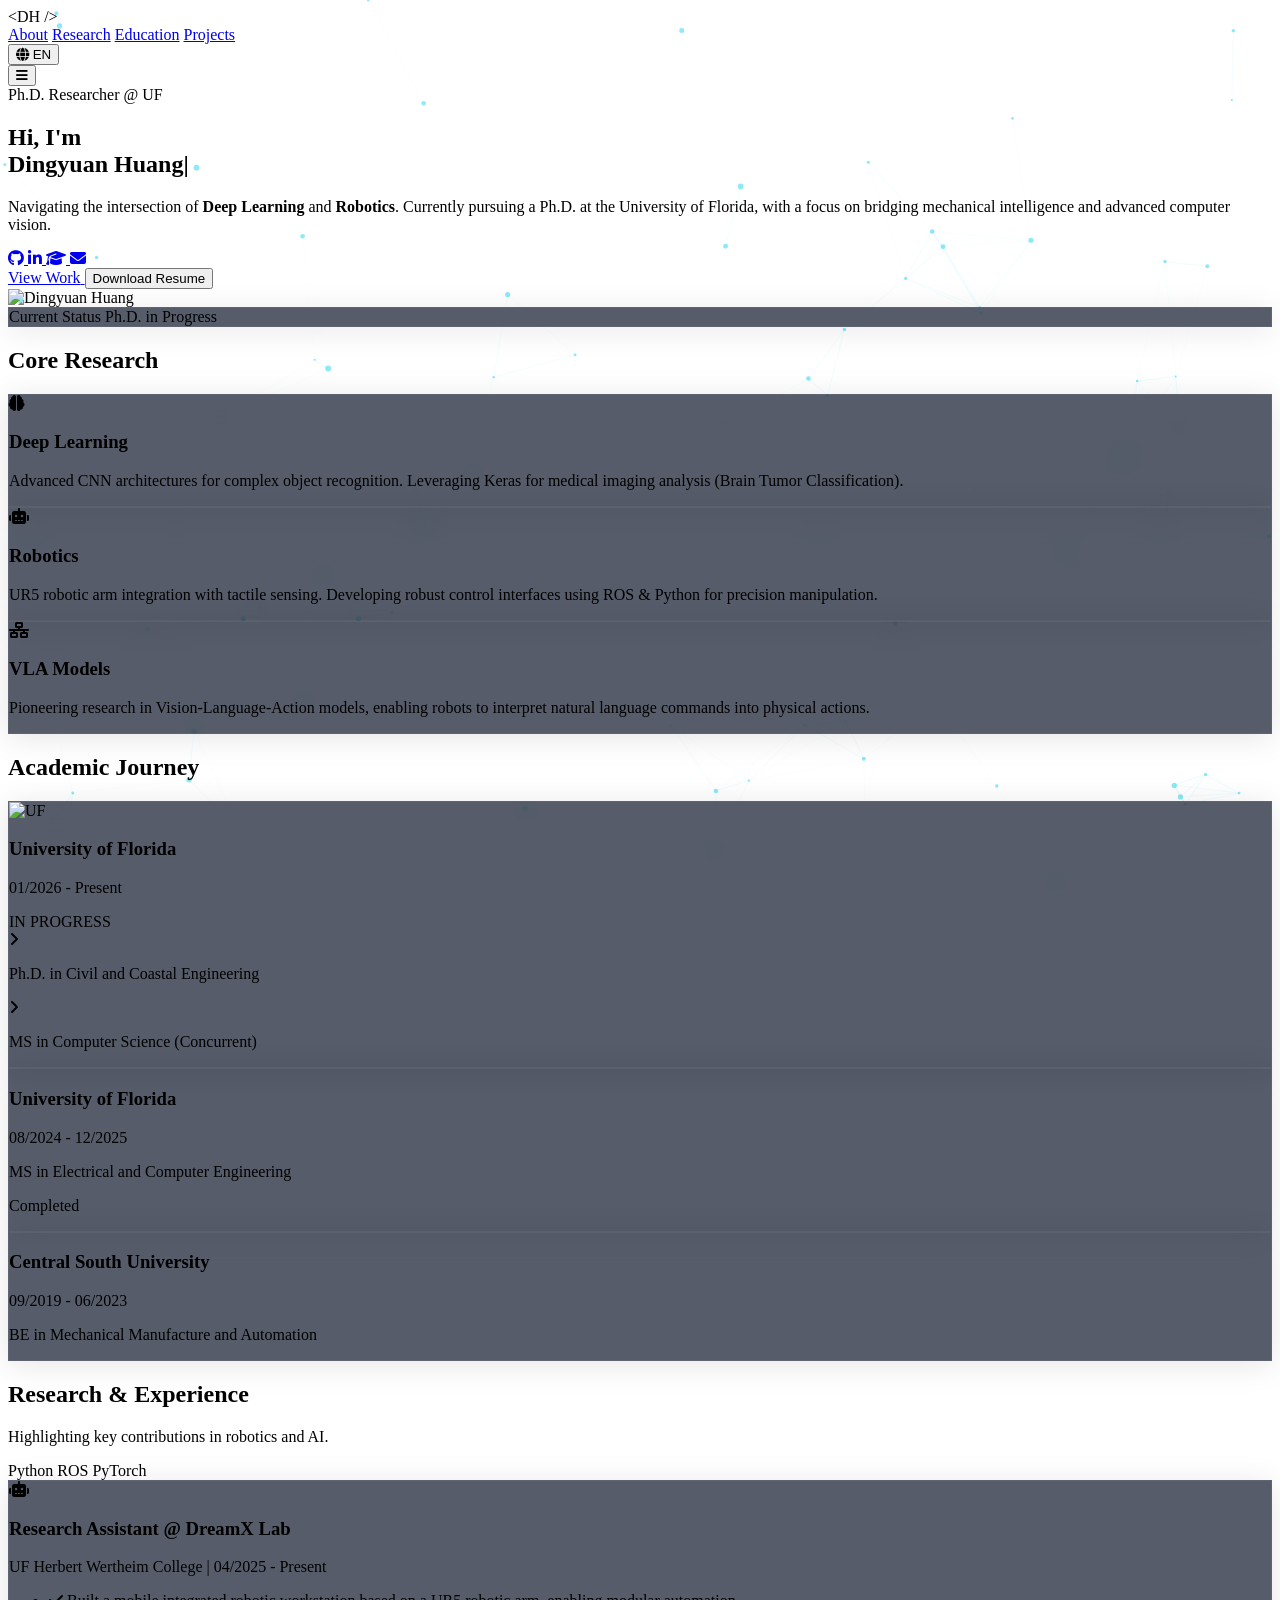
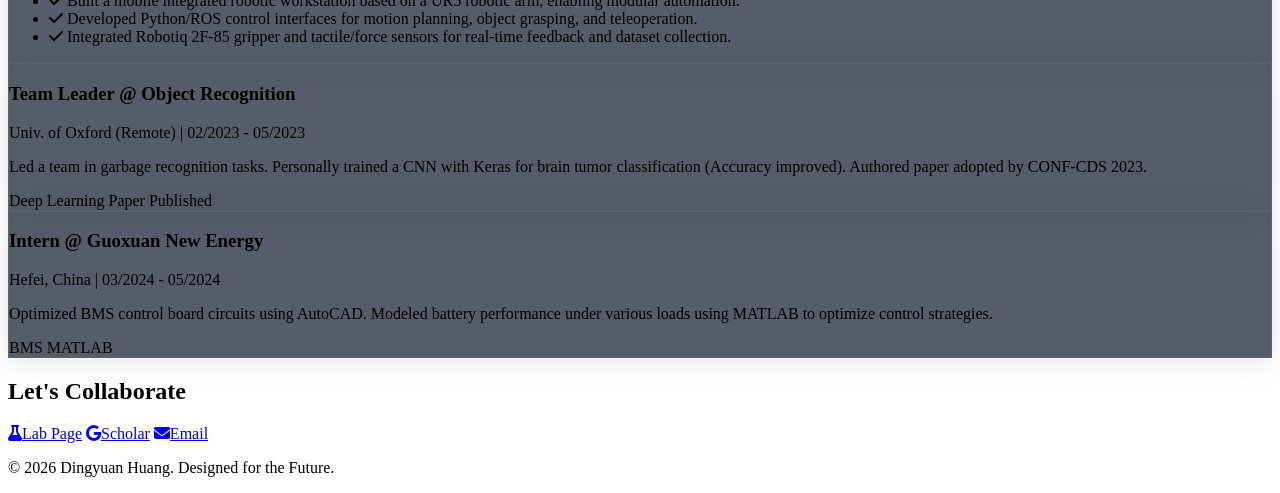
==== index.html @ 72f2bc1f "Add files via upload Initial commit" ====
<!DOCTYPE html>
<html lang="en" class="scroll-smooth">
<head>
    <meta charset="UTF-8">
    <meta name="viewport" content="width=device-width, initial-scale=1.0">
    <title>Dingyuan Huang | Ph.D. Researcher</title>
    <!-- Tailwind CSS -->
    <script src="https://cdn.tailwindcss.com"></script>
    <!-- Google Fonts: Inter & JetBrains Mono -->
    <link href="https://fonts.googleapis.com/css2?family=Inter:wght@300;400;600;700&family=JetBrains+Mono:wght@400;700&display=swap" rel="stylesheet">
    <!-- Font Awesome for Icons -->
    <link rel="stylesheet" href="https://cdnjs.cloudflare.com/ajax/libs/font-awesome/6.4.0/css/all.min.css">
    
    <script>
        tailwind.config = {
            darkMode: 'class',
            theme: {
                extend: {
                    fontFamily: {
                        sans: ['Inter', 'sans-serif'],
                        mono: ['JetBrains Mono', 'monospace'],
                    },
                    colors: {
                        tech: {
                            dark: '#0b1120', 
                            surface: '#1e293b',
                            accent: '#00f2ea', 
                            secondary: '#4f46e5', 
                            text: '#e2e8f0'
                        }
                    },
                    animation: {
                        'pulse-slow': 'pulse 3s cubic-bezier(0.4, 0, 0.6, 1) infinite',
                        'glow': 'glow 2s ease-in-out infinite alternate',
                        'float': 'float 6s ease-in-out infinite',
                    },
                    keyframes: {
                        glow: {
                            '0%': { boxShadow: '0 0 5px #00f2ea, 0 0 10px #00f2ea' },
                            '100%': { boxShadow: '0 0 20px #00f2ea, 0 0 30px #00f2ea' },
                        },
                        float: {
                            '0%, 100%': { transform: 'translateY(0)' },
                            '50%': { transform: 'translateY(-20px)' },
                        }
                    }
                }
            }
        }
    </script>
    <style>
        /* Custom Utilities */
        body {
            overflow-x: hidden;
        }
        #canvas-bg {
            position: fixed;
            top: 0;
            left: 0;
            width: 100%;
            height: 100%;
            z-index: -1;
            pointer-events: none; 
        }
        .glass-panel {
            background: rgba(15, 23, 42, 0.7); /* Slightly more opaque for mobile readability */
            backdrop-filter: blur(12px);
            -webkit-backdrop-filter: blur(12px);
            border: 1px solid rgba(255, 255, 255, 0.05);
            box-shadow: 0 4px 30px rgba(0, 0, 0, 0.1);
            transition: transform 0.3s ease, border-color 0.3s ease, box-shadow 0.3s ease;
        }
        /* Hover effects only on devices that support hover to prevent sticky states on mobile */
        @media (hover: hover) {
            .glass-panel:hover {
                transform: translateY(-5px);
                border-color: rgba(0, 242, 234, 0.3);
                box-shadow: 0 10px 40px -10px rgba(0, 242, 234, 0.15);
            }
        }
        
        /* Typing Cursor */
        .typing-cursor::after {
            content: '|';
            animation: blink 1s step-end infinite;
        }
        @keyframes blink {
            50% { opacity: 0; }
        }

        /* Scroll Reveal Classes */
        .reveal {
            opacity: 0;
            transform: translateY(30px);
            transition: all 0.8s cubic-bezier(0.5, 0, 0, 1);
        }
        .reveal.active {
            opacity: 1;
            transform: translateY(0);
        }
        
        /* Mobile Menu Transition */
        #mobile-menu {
            transition: max-height 0.3s ease-in-out, opacity 0.3s ease-in-out;
            max-height: 0;
            opacity: 0;
            overflow: hidden;
        }
        #mobile-menu.open {
            max-height: 400px;
            opacity: 1;
        }
    </style>
</head>
<body class="bg-tech-dark text-tech-text antialiased selection:bg-tech-accent selection:text-tech-dark relative">

    <!-- Dynamic Background -->
    <canvas id="canvas-bg"></canvas>

    <!-- Navigation -->
    <nav class="fixed w-full z-50 top-0 border-b border-white/5 bg-tech-dark/90 backdrop-blur-md">
        <div class="max-w-7xl mx-auto px-4 sm:px-6 lg:px-8">
            <div class="flex items-center justify-between h-16">
                <!-- Logo -->
                <div class="flex-shrink-0 group cursor-pointer z-50">
                    <span class="font-mono text-xl font-bold text-transparent bg-clip-text bg-gradient-to-r from-tech-accent to-tech-secondary group-hover:opacity-80 transition-opacity">&lt;DH /&gt;</span>
                </div>
                
                <!-- Desktop Menu -->
                <div class="hidden md:block">
                    <div class="ml-10 flex items-baseline space-x-8">
                        <a href="#about" class="hover:text-tech-accent px-3 py-2 rounded-md text-sm font-medium transition-colors duration-300" data-i18n="nav_about">About</a>
                        <a href="#research" class="hover:text-tech-accent px-3 py-2 rounded-md text-sm font-medium transition-colors duration-300" data-i18n="nav_research">Research</a>
                        <a href="#education" class="hover:text-tech-accent px-3 py-2 rounded-md text-sm font-medium transition-colors duration-300" data-i18n="nav_education">Education</a>
                        <a href="#projects" class="hover:text-tech-accent px-3 py-2 rounded-md text-sm font-medium transition-colors duration-300" data-i18n="nav_projects">Projects</a>
                    </div>
                </div>

                <!-- Right Side Controls -->
                <div class="flex items-center gap-4">
                    <!-- Language Toggle -->
                    <button id="langToggle" class="relative inline-flex items-center px-3 py-1.5 overflow-hidden text-xs font-medium text-tech-accent border border-tech-accent/30 rounded hover:text-white group hover:bg-tech-accent/10 transition-all duration-300">
                        <span class="absolute left-0 block w-full h-0 transition-all bg-tech-accent opacity-100 group-hover:h-full top-1/2 group-hover:top-0 duration-400 ease"></span>
                        <span class="relative flex items-center gap-2">
                            <i class="fa-solid fa-globe"></i>
                            <span id="currentLang">EN</span>
                        </span>
                    </button>

                    <!-- Mobile Hamburger Button -->
                    <div class="md:hidden">
                        <button id="mobile-menu-btn" class="text-slate-300 hover:text-white focus:outline-none p-2">
                            <i class="fa-solid fa-bars text-2xl"></i>
                        </button>
                    </div>
                </div>
            </div>
        </div>

        <!-- Mobile Menu Dropdown -->
        <div id="mobile-menu" class="md:hidden bg-tech-dark/95 border-b border-white/5 backdrop-blur-xl">
            <div class="px-4 pt-2 pb-6 space-y-1">
                <a href="#about" class="mobile-link block px-3 py-3 rounded-md text-base font-medium text-slate-300 hover:text-white hover:bg-white/5" data-i18n="nav_about">About</a>
                <a href="#research" class="mobile-link block px-3 py-3 rounded-md text-base font-medium text-slate-300 hover:text-white hover:bg-white/5" data-i18n="nav_research">Research</a>
                <a href="#education" class="mobile-link block px-3 py-3 rounded-md text-base font-medium text-slate-300 hover:text-white hover:bg-white/5" data-i18n="nav_education">Education</a>
                <a href="#projects" class="mobile-link block px-3 py-3 rounded-md text-base font-medium text-slate-300 hover:text-white hover:bg-white/5" data-i18n="nav_projects">Projects</a>
            </div>
        </div>
    </nav>

    <!-- Hero Section -->
    <section id="about" class="pt-28 pb-12 md:pt-32 md:pb-20 px-4 sm:px-6 lg:px-8 max-w-7xl mx-auto min-h-screen flex items-center">
        <div class="lg:grid lg:grid-cols-12 lg:gap-16 items-center w-full">
            <!-- Text Content -->
            <div class="lg:col-span-7 text-center lg:text-left mb-12 lg:mb-0 relative z-10">
                <!-- Status Badge -->
                <div class="inline-flex items-center px-3 py-1 rounded-full border border-tech-secondary/30 bg-tech-secondary/10 text-tech-secondary text-xs font-mono mb-6 reveal">
                    <span class="relative flex h-2 w-2 mr-2">
                      <span class="animate-pulse absolute inline-flex h-full w-full rounded-full bg-tech-secondary opacity-75"></span>
                      <span class="relative inline-flex rounded-full h-2 w-2 bg-tech-secondary"></span>
                    </span>
                    <span data-i18n="status">Ph.D. Researcher @ UF</span>
                </div>
                
                <h1 class="text-4xl sm:text-5xl md:text-6xl lg:text-7xl font-bold tracking-tight mb-6 reveal" style="transition-delay: 100ms;">
                    <span data-i18n="greeting">Hi, I'm</span> <br>
                    <span class="text-transparent bg-clip-text bg-gradient-to-r from-tech-accent via-blue-400 to-tech-secondary typing-cursor" id="typewriter-name">Dingyuan Huang</span>
                </h1>
                
                <p class="text-base sm:text-lg text-slate-400 mb-8 max-w-2xl mx-auto lg:mx-0 leading-relaxed reveal" style="transition-delay: 200ms;" data-i18n="bio">
                    Navigating the intersection of <b>Deep Learning</b> and <b>Robotics</b>. Currently pursuing a Ph.D. at the University of Florida, with a focus on bridging mechanical intelligence and advanced computer vision.
                </p>
                
                <!-- Social Links (UPDATED) -->
                <div class="flex justify-center lg:justify-start space-x-4 sm:space-x-5 mb-10 reveal" style="transition-delay: 300ms;">
                    <!-- Github -->
                    <a href="https://github.com/DingyuanHuang" target="_blank" class="h-10 w-10 sm:h-12 sm:w-12 rounded-full border border-slate-700 bg-slate-800/50 flex items-center justify-center hover:border-tech-accent hover:text-tech-accent hover:shadow-[0_0_15px_rgba(34,211,238,0.3)] transition-all duration-300">
                        <i class="fa-brands fa-github text-lg sm:text-xl"></i>
                    </a>
                    <!-- LinkedIn -->
                    <a href="https://www.linkedin.com/in/dingyuan-huang-0322b0326/" target="_blank" class="h-10 w-10 sm:h-12 sm:w-12 rounded-full border border-slate-700 bg-slate-800/50 flex items-center justify-center hover:border-blue-500 hover:text-blue-500 hover:shadow-[0_0_15px_rgba(59,130,246,0.3)] transition-all duration-300">
                        <i class="fa-brands fa-linkedin-in text-lg sm:text-xl"></i>
                    </a>
                    <!-- Google Scholar -->
                    <a href="https://scholar.google.com/citations?user=oKErA34AAAAJ&hl=en" target="_blank" class="h-10 w-10 sm:h-12 sm:w-12 rounded-full border border-slate-700 bg-slate-800/50 flex items-center justify-center hover:border-white hover:text-white hover:shadow-[0_0_15px_rgba(255,255,255,0.3)] transition-all duration-300">
                        <i class="fa-solid fa-graduation-cap text-lg sm:text-xl"></i>
                    </a>
                    <!-- Email -->
                    <a href="mailto:dingyuanhuang@ufl.edu" class="h-10 w-10 sm:h-12 sm:w-12 rounded-full border border-slate-700 bg-slate-800/50 flex items-center justify-center hover:border-emerald-500 hover:text-emerald-500 hover:shadow-[0_0_15px_rgba(16,185,129,0.3)] transition-all duration-300">
                        <i class="fa-solid fa-envelope text-lg sm:text-xl"></i>
                    </a>
                </div>

                <div class="flex flex-col sm:flex-row gap-4 justify-center lg:justify-start reveal" style="transition-delay: 400ms;">
                    <a href="#projects" class="group relative px-8 py-3 bg-tech-accent text-tech-dark font-bold rounded overflow-hidden transition-all hover:scale-105 text-center">
                        <div class="absolute inset-0 w-full h-full bg-gradient-to-r from-transparent via-white/30 to-transparent -translate-x-full group-hover:animate-[shimmer_1.5s_infinite]"></div>
                        <span data-i18n="btn_work">View Work</span>
                    </a>
                    <button onclick="alert('New resume coming soon!')" class="px-8 py-3 border border-slate-600 rounded text-slate-300 font-medium hover:border-tech-accent hover:text-tech-accent transition-all hover:shadow-[0_0_20px_rgba(34,211,238,0.15)] w-full sm:w-auto" data-i18n="btn_cv">
                        Download Resume
                    </button>
                </div>
            </div>

            <!-- Avatar/Visual -->
            <div class="lg:col-span-5 relative group reveal" style="transition-delay: 500ms;">
                <!-- Decorative Rings -->
                <div class="absolute top-1/2 left-1/2 -translate-x-1/2 -translate-y-1/2 w-[120%] h-[120%] border border-tech-accent/20 rounded-full animate-[spin_10s_linear_infinite]"></div>
                <div class="absolute top-1/2 left-1/2 -translate-x-1/2 -translate-y-1/2 w-[110%] h-[110%] border border-dashed border-tech-secondary/20 rounded-full animate-[spin_15s_linear_infinite_reverse]"></div>
                
                <div class="relative rounded-2xl overflow-hidden aspect-square flex items-center justify-center border border-slate-700/50 bg-slate-900/50 backdrop-blur-sm animate-float mx-auto max-w-sm lg:max-w-full">
                    <!-- Placeholder Image -->
                    <img src="https://placehold.co/600x600/0f172a/22d3ee?text=DH+Avatar" alt="Dingyuan Huang" class="object-cover w-full h-full opacity-90 hover:opacity-100 transition-opacity duration-500 hover:scale-105 transform">
                    
                    <!-- Tech Badge -->
                    <div class="absolute bottom-6 left-6 glass-panel px-4 py-3 rounded-xl flex items-center gap-3 border-l-4 border-tech-accent">
                        <div class="flex flex-col">
                            <span class="text-[10px] font-mono text-tech-accent uppercase tracking-wider">Current Status</span>
                            <span class="text-sm font-bold text-white">Ph.D. in Progress</span>
                        </div>
                    </div>
                </div>
            </div>
        </div>
    </section>

    <!-- Research Interests -->
    <section id="research" class="py-12 md:py-20 relative">
        <!-- Section Background Gradient -->
        <div class="absolute inset-0 bg-gradient-to-b from-transparent via-tech-accent/5 to-transparent pointer-events-none"></div>
        
        <div class="max-w-7xl mx-auto px-4 sm:px-6 lg:px-8 relative z-10">
            <div class="text-center mb-12 md:mb-20 reveal">
                <h2 class="text-3xl md:text-4xl font-bold mb-4" data-i18n="research_title">Core Research</h2>
                <div class="flex justify-center gap-2">
                    <div class="h-1 w-2 bg-tech-accent rounded-full"></div>
                    <div class="h-1 w-20 bg-gradient-to-r from-tech-accent to-tech-secondary rounded-full"></div>
                    <div class="h-1 w-2 bg-tech-secondary rounded-full"></div>
                </div>
            </div>

            <div class="grid md:grid-cols-3 gap-6 md:gap-8">
                <!-- Card 1 -->
                <div class="glass-panel p-6 md:p-8 rounded-2xl group reveal hover:bg-slate-800/50">
                    <div class="relative h-14 w-14 mb-6 md:mb-8">
                        <div class="absolute inset-0 bg-blue-500/20 rounded-xl rotate-6 group-hover:rotate-12 transition-transform"></div>
                        <div class="absolute inset-0 bg-tech-dark border border-blue-500/30 rounded-xl flex items-center justify-center text-blue-400">
                            <i class="fa-solid fa-brain text-2xl"></i>
                        </div>
                    </div>
                    <h3 class="text-xl md:text-2xl font-bold mb-3 md:mb-4 text-white" data-i18n="area_dl">Deep Learning</h3>
                    <p class="text-slate-400 text-sm md:text-base leading-relaxed" data-i18n="desc_dl">
                        Advanced CNN architectures for complex object recognition. Leveraging Keras for medical imaging analysis (Brain Tumor Classification).
                    </p>
                </div>

                <!-- Card 2 -->
                <div class="glass-panel p-6 md:p-8 rounded-2xl group reveal" style="transition-delay: 100ms;">
                    <div class="relative h-14 w-14 mb-6 md:mb-8">
                        <div class="absolute inset-0 bg-tech-accent/20 rounded-xl -rotate-3 group-hover:-rotate-6 transition-transform"></div>
                        <div class="absolute inset-0 bg-tech-dark border border-tech-accent/30 rounded-xl flex items-center justify-center text-tech-accent">
                            <i class="fa-solid fa-robot text-2xl"></i>
                        </div>
                    </div>
                    <h3 class="text-xl md:text-2xl font-bold mb-3 md:mb-4 text-white" data-i18n="area_robotics">Robotics</h3>
                    <p class="text-slate-400 text-sm md:text-base leading-relaxed" data-i18n="desc_robotics">
                        UR5 robotic arm integration with tactile sensing. Developing robust control interfaces using ROS & Python for precision manipulation.
                    </p>
                </div>

                <!-- Card 3 -->
                <div class="glass-panel p-6 md:p-8 rounded-2xl group reveal" style="transition-delay: 200ms;">
                    <div class="relative h-14 w-14 mb-6 md:mb-8">
                        <div class="absolute inset-0 bg-purple-500/20 rounded-xl rotate-3 group-hover:rotate-6 transition-transform"></div>
                        <div class="absolute inset-0 bg-tech-dark border border-purple-500/30 rounded-xl flex items-center justify-center text-purple-400">
                            <i class="fa-solid fa-network-wired text-2xl"></i>
                        </div>
                    </div>
                    <h3 class="text-xl md:text-2xl font-bold mb-3 md:mb-4 text-white" data-i18n="area_vla">VLA Models</h3>
                    <p class="text-slate-400 text-sm md:text-base leading-relaxed" data-i18n="desc_vla">
                        Pioneering research in Vision-Language-Action models, enabling robots to interpret natural language commands into physical actions.
                    </p>
                </div>
            </div>
        </div>
    </section>

    <!-- Education Section -->
    <section id="education" class="py-12 md:py-20">
        <div class="max-w-5xl mx-auto px-4 sm:px-6 lg:px-8">
            <div class="flex items-center mb-12 md:mb-16 reveal">
                <div class="h-8 md:h-12 w-1 bg-tech-accent mr-4 md:mr-6 rounded-full"></div>
                <h2 class="text-3xl md:text-4xl font-bold" data-i18n="edu_title">Academic Journey</h2>
            </div>

            <!-- Timeline Container -->
            <div class="space-y-8 relative before:absolute before:left-4 md:before:left-12 before:top-0 before:h-full before:w-px before:bg-slate-800 before:content-['']">
                
                <!-- Ph.D. (Current) -->
                <div class="relative pl-12 md:pl-24 reveal">
                    <div class="absolute left-2 md:left-10 top-6 w-4 h-4 bg-tech-dark border-4 border-tech-accent rounded-full z-10 shadow-[0_0_10px_#22d3ee]"></div>
                    <div class="glass-panel p-6 md:p-8 rounded-2xl border-l-4 border-l-tech-accent">
                        <div class="flex flex-col md:flex-row justify-between items-start md:items-center mb-4">
                            <div class="flex items-center gap-4">
                                <div class="w-12 h-12 bg-white rounded-lg p-1 flex items-center justify-center">
                                    <img src="https://placehold.co/100x100/orange/white?text=UF" class="object-contain" alt="UF">
                                </div>
                                <div>
                                    <h3 class="text-xl md:text-2xl font-bold text-white" data-i18n="school_uf">University of Florida</h3>
                                    <p class="text-tech-accent font-mono text-xs md:text-sm">01/2026 - Present</p>
                                </div>
                            </div>
                            <span class="mt-3 md:mt-0 px-3 py-1 rounded-full bg-tech-accent/10 text-tech-accent text-[10px] md:text-xs font-bold border border-tech-accent/20 self-start md:self-auto">IN PROGRESS</span>
                        </div>
                        <div class="space-y-2">
                            <div class="flex items-start gap-2">
                                <i class="fa-solid fa-angle-right text-slate-500 mt-1.5"></i>
                                <p class="text-base md:text-lg text-slate-200 font-medium" data-i18n="degree_phd">Ph.D. in Civil and Coastal Engineering</p>
                            </div>
                            <div class="flex items-start gap-2">
                                <i class="fa-solid fa-angle-right text-slate-500 mt-1.5"></i>
                                <p class="text-sm md:text-base text-slate-300" data-i18n="degree_mscs">MS in Computer Science (Concurrent)</p>
                            </div>
                        </div>
                    </div>
                </div>

                <!-- MS ECE (Completed) -->
                <div class="relative pl-12 md:pl-24 reveal" style="transition-delay: 100ms;">
                    <div class="absolute left-2.5 md:left-10.5 top-6 w-3 h-3 bg-slate-600 rounded-full z-10"></div>
                    <div class="glass-panel p-6 rounded-2xl opacity-80 hover:opacity-100 transition-opacity">
                        <div class="flex flex-col md:flex-row justify-between items-start md:items-center mb-2">
                            <h3 class="text-lg md:text-xl font-bold text-white">University of Florida</h3>
                            <span class="text-slate-500 font-mono text-xs md:text-sm">08/2024 - 12/2025</span>
                        </div>
                        <p class="text-slate-300 mb-1 text-sm md:text-base" data-i18n="degree_msece">MS in Electrical and Computer Engineering</p>
                        <p class="text-slate-500 text-[10px] md:text-xs uppercase tracking-wider">Completed</p>
                    </div>
                </div>

                <!-- Bachelor (Completed) -->
                <div class="relative pl-12 md:pl-24 reveal" style="transition-delay: 200ms;">
                    <div class="absolute left-2.5 md:left-10.5 top-6 w-3 h-3 bg-slate-600 rounded-full z-10"></div>
                    <div class="glass-panel p-6 rounded-2xl opacity-80 hover:opacity-100 transition-opacity">
                        <div class="flex flex-col md:flex-row justify-between items-start md:items-center mb-2">
                            <h3 class="text-lg md:text-xl font-bold text-white" data-i18n="school_csu">Central South University</h3>
                            <span class="text-slate-500 font-mono text-xs md:text-sm">09/2019 - 06/2023</span>
                        </div>
                        <p class="text-slate-300 mb-1 text-sm md:text-base" data-i18n="degree_csu">BE in Mechanical Manufacture and Automation</p>
                    </div>
                </div>

            </div>
        </div>
    </section>

    <!-- Experience -->
    <section id="projects" class="py-12 md:py-20 bg-tech-surface/30">
        <div class="max-w-7xl mx-auto px-4 sm:px-6 lg:px-8">
            <div class="flex flex-col md:flex-row md:items-end justify-between mb-12 md:mb-16 reveal">
                <div>
                    <h2 class="text-3xl md:text-4xl font-bold mb-2" data-i18n="exp_title">Research & Experience</h2>
                    <p class="text-slate-400 text-sm md:text-base">Highlighting key contributions in robotics and AI.</p>
                </div>
                <div class="mt-4 md:mt-0 flex gap-2 flex-wrap">
                     <!-- Tech Stack Tags -->
                    <span class="px-3 py-1 rounded bg-slate-800 text-slate-300 text-xs border border-slate-700">Python</span>
                    <span class="px-3 py-1 rounded bg-slate-800 text-slate-300 text-xs border border-slate-700">ROS</span>
                    <span class="px-3 py-1 rounded bg-slate-800 text-slate-300 text-xs border border-slate-700">PyTorch</span>
                </div>
            </div>

            <div class="grid md:grid-cols-2 gap-6">
                
                <!-- Exp 1 -->
                <div class="glass-panel p-6 md:p-8 rounded-2xl md:col-span-2 reveal relative overflow-hidden">
                    <div class="absolute top-0 right-0 p-4 opacity-10 text-8xl md:text-9xl text-white pointer-events-none">
                        <i class="fa-solid fa-robot"></i>
                    </div>
                    <div class="relative z-10">
                        <div class="flex justify-between items-start mb-4">
                            <div>
                                <h3 class="text-xl md:text-2xl font-bold text-white" data-i18n="role_dreamx">Research Assistant @ DreamX Lab</h3>
                                <p class="text-tech-accent text-xs md:text-sm font-mono mt-1">UF Herbert Wertheim College | 04/2025 - Present</p>
                            </div>
                        </div>
                        <ul class="space-y-3 text-slate-300 mb-6 text-sm md:text-base">
                            <li class="flex items-start gap-3">
                                <i class="fa-solid fa-check text-tech-accent mt-1.5 text-xs"></i>
                                <span data-i18n="desc_dreamx_1">Built a mobile integrated robotic workstation based on a UR5 robotic arm, enabling modular automation.</span>
                            </li>
                            <li class="flex items-start gap-3">
                                <i class="fa-solid fa-check text-tech-accent mt-1.5 text-xs"></i>
                                <span data-i18n="desc_dreamx_2">Developed Python/ROS control interfaces for motion planning, object grasping, and teleoperation.</span>
                            </li>
                            <li class="flex items-start gap-3">
                                <i class="fa-solid fa-check text-tech-accent mt-1.5 text-xs"></i>
                                <span data-i18n="desc_dreamx_3">Integrated Robotiq 2F-85 gripper and tactile/force sensors for real-time feedback and dataset collection.</span>
                            </li>
                        </ul>
                    </div>
                </div>

                <!-- Exp 2 -->
                <div class="glass-panel p-6 md:p-8 rounded-2xl reveal">
                    <h3 class="text-lg md:text-xl font-bold text-white mb-1" data-i18n="role_oxford">Team Leader @ Object Recognition</h3>
                    <p class="text-slate-500 text-xs md:text-sm font-mono mb-4">Univ. of Oxford (Remote) | 02/2023 - 05/2023</p>
                    <p class="text-slate-400 text-sm mb-4 leading-relaxed" data-i18n="desc_oxford_sum">
                        Led a team in garbage recognition tasks. Personally trained a CNN with Keras for brain tumor classification (Accuracy improved). Authored paper adopted by CONF-CDS 2023.
                    </p>
                    <div class="flex gap-2 flex-wrap">
                        <span class="px-2 py-1 text-[10px] rounded bg-blue-500/10 text-blue-400 border border-blue-500/20">Deep Learning</span>
                        <span class="px-2 py-1 text-[10px] rounded bg-blue-500/10 text-blue-400 border border-blue-500/20">Paper Published</span>
                    </div>
                </div>

                <!-- Exp 3 -->
                <div class="glass-panel p-6 md:p-8 rounded-2xl reveal">
                    <h3 class="text-lg md:text-xl font-bold text-white mb-1" data-i18n="role_intern">Intern @ Guoxuan New Energy</h3>
                    <p class="text-slate-500 text-xs md:text-sm font-mono mb-4">Hefei, China | 03/2024 - 05/2024</p>
                    <p class="text-slate-400 text-sm mb-4 leading-relaxed" data-i18n="desc_intern">
                        Optimized BMS control board circuits using AutoCAD. Modeled battery performance under various loads using MATLAB to optimize control strategies.
                    </p>
                    <div class="flex gap-2 flex-wrap">
                        <span class="px-2 py-1 text-[10px] rounded bg-emerald-500/10 text-emerald-400 border border-emerald-500/20">BMS</span>
                        <span class="px-2 py-1 text-[10px] rounded bg-emerald-500/10 text-emerald-400 border border-emerald-500/20">MATLAB</span>
                    </div>
                </div>

            </div>
        </div>
    </section>

    <!-- Footer (UPDATED) -->
    <footer class="border-t border-white/5 bg-tech-dark pt-12 pb-8 md:pt-20 md:pb-10">
        <div class="max-w-7xl mx-auto px-4 text-center">
            <h2 class="text-2xl md:text-3xl font-bold text-white mb-6 md:mb-8" data-i18n="contact_title">Let's Collaborate</h2>
            <div class="flex flex-col md:flex-row justify-center gap-4 md:gap-8 mb-8 md:mb-12">
                <a href="https://dreamxlab.github.io/projects/" target="_blank" class="text-slate-400 hover:text-tech-accent transition-colors text-base md:text-lg"><i class="fa-solid fa-flask mr-2"></i>Lab Page</a>
                <a href="https://scholar.google.com/citations?user=oKErA34AAAAJ&hl=en" target="_blank" class="text-slate-400 hover:text-tech-accent transition-colors text-base md:text-lg"><i class="fa-brands fa-google mr-2"></i>Scholar</a>
                <a href="mailto:dingyuanhuang@ufl.edu" class="text-slate-400 hover:text-tech-accent transition-colors text-base md:text-lg"><i class="fa-solid fa-envelope mr-2"></i>Email</a>
            </div>
            <p class="text-slate-700 text-xs md:text-sm">
                &copy; 2026 Dingyuan Huang. Designed for the Future.
            </p>
        </div>
    </footer>

    <!-- Scripts -->
    <script>
        // --- 0. Mobile Menu Toggle ---
        const mobileMenuBtn = document.getElementById('mobile-menu-btn');
        const mobileMenu = document.getElementById('mobile-menu');
        const mobileLinks = document.querySelectorAll('.mobile-link');

        mobileMenuBtn.addEventListener('click', () => {
            mobileMenu.classList.toggle('open');
        });

        // Close mobile menu when a link is clicked
        mobileLinks.forEach(link => {
            link.addEventListener('click', () => {
                mobileMenu.classList.remove('open');
            });
        });

        // --- 1. Canvas Animation (Tech Neural Network) ---
        const canvas = document.getElementById('canvas-bg');
        const ctx = canvas.getContext('2d');
        
        let width, height;
        let particles = [];
        
        function resize() {
            width = canvas.width = window.innerWidth;
            height = canvas.height = window.innerHeight;
            initParticles(); // Re-init particles on resize
        }
        
        window.addEventListener('resize', resize);
        
        class Particle {
            constructor() {
                this.x = Math.random() * width;
                this.y = Math.random() * height;
                this.vx = (Math.random() - 0.5) * 0.5;
                this.vy = (Math.random() - 0.5) * 0.5;
                this.size = Math.random() * 2 + 1;
            }
            
            update() {
                this.x += this.vx;
                this.y += this.vy;
                
                if (this.x < 0 || this.x > width) this.vx *= -1;
                if (this.y < 0 || this.y > height) this.vy *= -1;
            }
            
            draw() {
                ctx.fillStyle = 'rgba(34, 211, 238, 0.5)'; // Tech Cyan
                ctx.beginPath();
                ctx.arc(this.x, this.y, this.size, 0, Math.PI * 2);
                ctx.fill();
            }
        }
        
        function initParticles() {
            particles = [];
            // Responsive particle count: Fewer on mobile for performance
            const isMobile = window.innerWidth < 768;
            const baseCount = isMobile ? 40 : 100; 
            const particleCount = Math.min(window.innerWidth / 15, baseCount); 
            
            for (let i = 0; i < particleCount; i++) {
                particles.push(new Particle());
            }
        }
        
        function animate() {
            ctx.clearRect(0, 0, width, height);
            
            // Draw Connections
            for (let i = 0; i < particles.length; i++) {
                particles[i].update();
                particles[i].draw();
                
                for (let j = i; j < particles.length; j++) {
                    const dx = particles[i].x - particles[j].x;
                    const dy = particles[i].y - particles[j].y;
                    const distance = Math.sqrt(dx * dx + dy * dy);
                    
                    // Smaller connection distance on mobile
                    const connectDistance = window.innerWidth < 768 ? 100 : 150;

                    if (distance < connectDistance) {
                        ctx.beginPath();
                        ctx.strokeStyle = `rgba(34, 211, 238, ${0.1 - distance/(connectDistance*10)})`;
                        ctx.lineWidth = 1;
                        ctx.moveTo(particles[i].x, particles[i].y);
                        ctx.lineTo(particles[j].x, particles[j].y);
                        ctx.stroke();
                    }
                }
            }
            requestAnimationFrame(animate);
        }
        
        // Init
        resize();
        animate();

        // --- 2. Scroll Reveal Observer ---
        const observerOptions = {
            threshold: 0.1,
            rootMargin: "0px 0px -50px 0px"
        };
        
        const observer = new IntersectionObserver((entries) => {
            entries.forEach(entry => {
                if (entry.isIntersecting) {
                    entry.target.classList.add('active');
                }
            });
        }, observerOptions);
        
        document.querySelectorAll('.reveal').forEach(el => observer.observe(el));

        // --- 3. Translations ---
        const translations = {
            en: {
                nav_about: "About",
                nav_research: "Research",
                nav_education: "Academic Journey",
                nav_projects: "Experience",
                status: "Ph.D. Researcher @ UF",
                greeting: "Hi, I'm",
                bio: "Navigating the intersection of <b>Deep Learning</b> and <b>Robotics</b>. Currently pursuing a Ph.D. at the University of Florida, with a focus on bridging mechanical intelligence and advanced computer vision.",
                btn_work: "View Work",
                btn_cv: "Download Resume",
                research_title: "Core Research",
                area_dl: "Deep Learning",
                desc_dl: "Advanced CNN architectures for complex object recognition. Leveraging Keras for medical imaging analysis (Brain Tumor Classification).",
                area_robotics: "Robotics",
                desc_robotics: "UR5 robotic arm integration with tactile sensing. Developing robust control interfaces using ROS & Python for precision manipulation.",
                area_vla: "VLA Models",
                desc_vla: "Pioneering research in Vision-Language-Action models, enabling robots to interpret natural language commands into physical actions.",
                edu_title: "Academic Journey",
                school_uf: "University of Florida",
                degree_phd: "Ph.D. in Civil and Coastal Engineering",
                degree_mscs: "MS in Computer Science (Concurrent)",
                degree_msece: "MS in Electrical and Computer Engineering",
                school_csu: "Central South University",
                degree_csu: "BE in Mechanical Manufacture and Automation",
                exp_title: "Research & Experience",
                role_dreamx: "Research Assistant @ DreamX Lab",
                desc_dreamx_1: "Built a mobile integrated robotic workstation based on a UR5 robotic arm, enabling modular automation.",
                desc_dreamx_2: "Developed Python/ROS control interfaces for motion planning, object grasping, and teleoperation.",
                desc_dreamx_3: "Integrated Robotiq 2F-85 gripper and tactile/force sensors for real-time feedback and dataset collection.",
                role_oxford: "Team Leader @ Object Recognition",
                desc_oxford_sum: "Led a team in garbage recognition tasks. Personally trained a CNN with Keras for brain tumor classification (Accuracy improved). Authored paper adopted by CONF-CDS 2023.",
                role_intern: "Intern @ Guoxuan New Energy",
                desc_intern: "Optimized BMS control board circuits using AutoCAD. Modeled battery performance under various loads using MATLAB to optimize control strategies.",
                contact_title: "Let's Collaborate"
            },
            zh: {
                nav_about: "关于我",
                nav_research: "核心研究",
                nav_education: "学术生涯",
                nav_projects: "项目经历",
                status: "博士研究生 @ 佛罗里达大学",
                greeting: "你好，我是",
                bio: "我致力于探索 **深度学习** 与 **机器人技术** 的交叉领域。目前在佛罗里达大学攻读博士学位，专注于连接机械智能与先进计算机视觉。",
                btn_work: "查看工作",
                btn_cv: "下载简历",
                research_title: "核心研究",
                area_dl: "深度学习",
                desc_dl: "研究用于复杂物体识别的先进 CNN 架构。利用 Keras 进行医学图像分析（脑肿瘤分类研究）。",
                area_robotics: "机器人技术",
                desc_robotics: "UR5 机械臂与触觉传感器的集成。使用 ROS 和 Python 开发鲁棒的控制接口以实现精密操作。",
                area_vla: "VLA 模型",
                desc_vla: "先锋探索视觉-语言-动作 (VLA) 模型，使机器人能够将自然语言指令转化为物理动作。",
                edu_title: "学术生涯",
                school_uf: "佛罗里达大学 (UF)",
                degree_phd: "土木与海岸工程 博士 (Ph.D.)",
                degree_mscs: "计算机科学 硕士 (MS CS - 在读)",
                degree_msece: "电子与计算机工程 硕士 (MS ECE)",
                school_csu: "中南大学 (CSU)",
                degree_csu: "机械设计制造及其自动化 学士",
                exp_title: "研究与经历",
                role_dreamx: "研究助理 @ DreamX Lab",
                desc_dreamx_1: "基于 UR5 机械臂构建移动集成机器人工作站，实现模块化自动化。",
                desc_dreamx_2: "开发基于 Python/ROS 的运动规划、物体抓取和遥操作控制接口。",
                desc_dreamx_3: "集成 Robotiq 2F-85 夹爪和触觉/力传感器，用于实时反馈和数据集收集。",
                role_oxford: "团队负责人 @ 物体识别项目",
                desc_oxford_sum: "带领团队完成垃圾识别任务。基于 Keras 独立训练 CNN 模型用于脑肿瘤分类（提升了准确率）。撰写论文被 CONF-CDS 2023 录用。",
                role_intern: "实习生 @ 国轩高科",
                desc_intern: "使用 AutoCAD 优化 BMS 控制板电路。利用 MATLAB 模拟不同负载下的电池性能，为控制策略优化提供参考。",
                contact_title: "寻求合作"
            }
        };

        let currentLang = 'en';
        const langToggleBtn = document.getElementById('langToggle');
        const langDisplay = document.getElementById('currentLang');

        function updateContent() {
            const elements = document.querySelectorAll('[data-i18n]');
            elements.forEach(el => {
                const key = el.getAttribute('data-i18n');
                if (translations[currentLang][key]) {
                    el.innerHTML = translations[currentLang][key];
                }
            });
            langDisplay.textContent = currentLang === 'en' ? 'EN' : '中';
        }

        langToggleBtn.addEventListener('click', () => {
            currentLang = currentLang === 'en' ? 'zh' : 'en';
            updateContent();
        });
    </script>
</body>
</html>
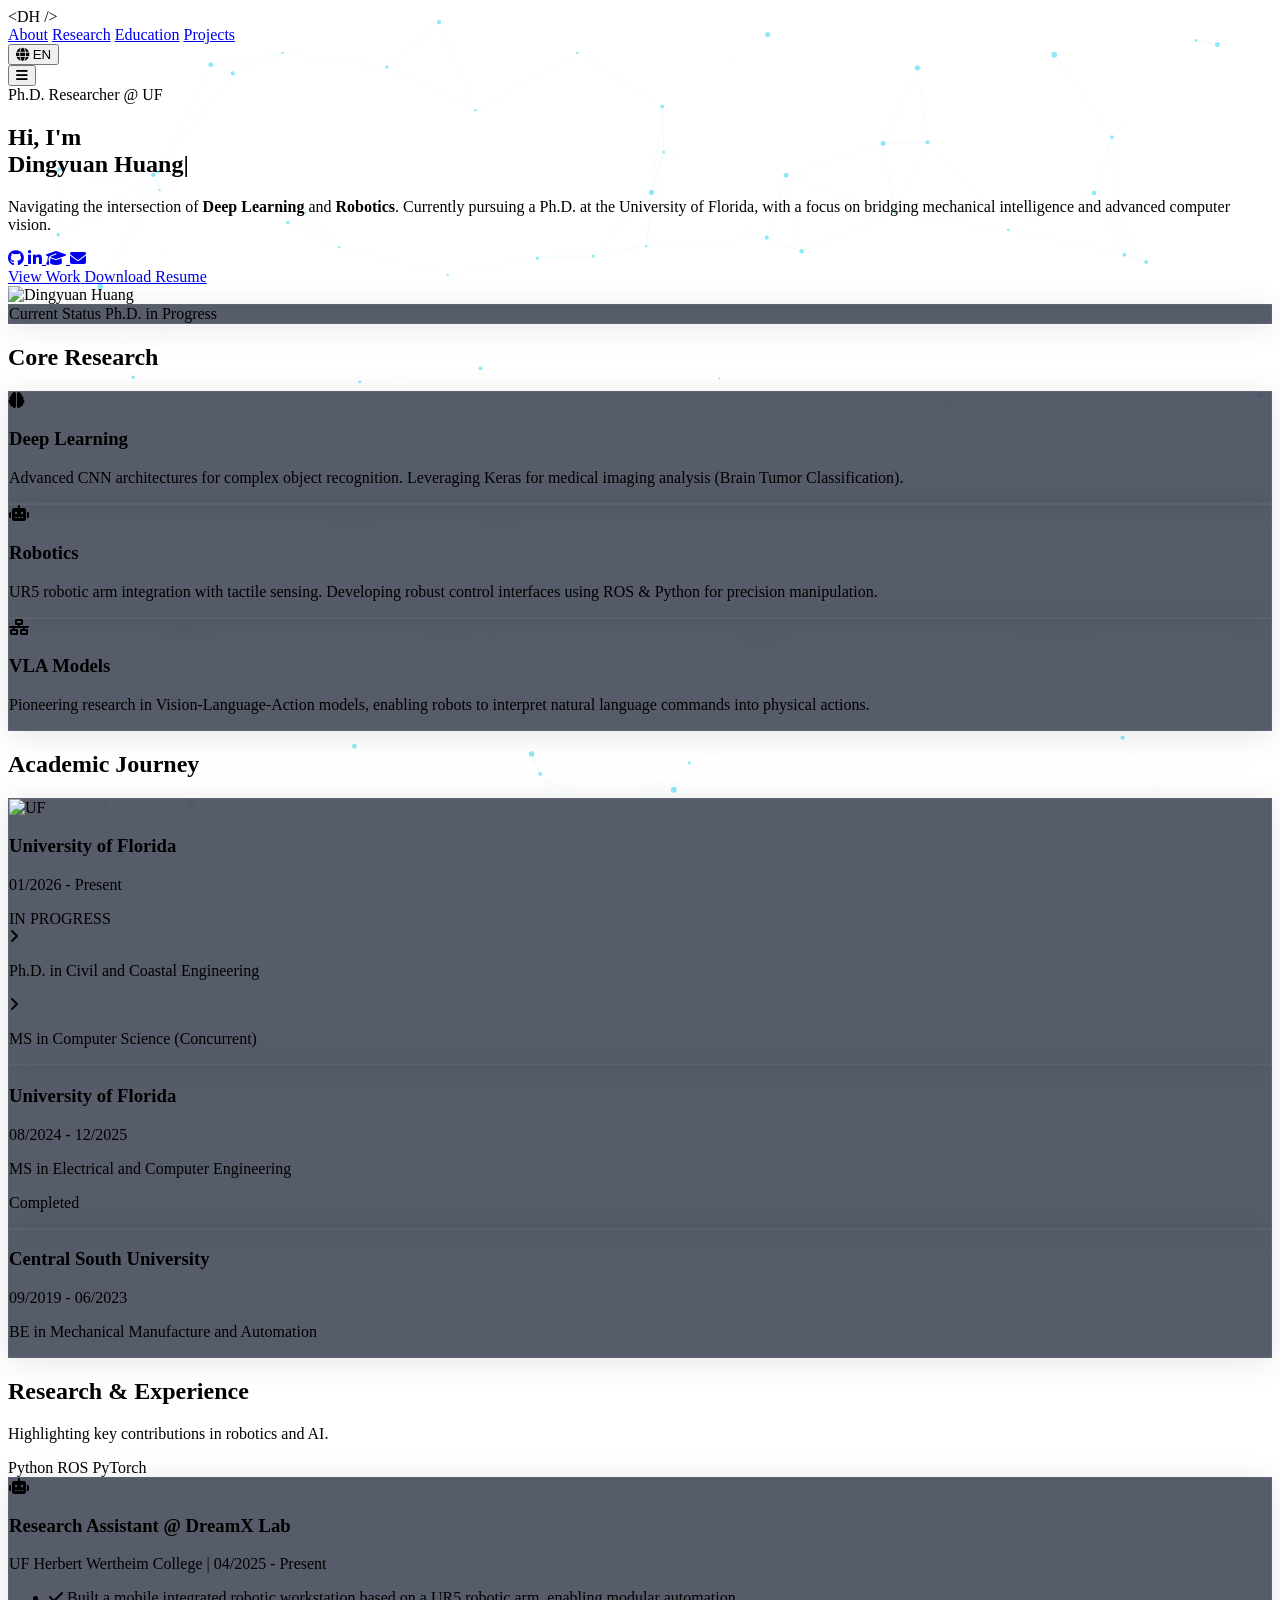
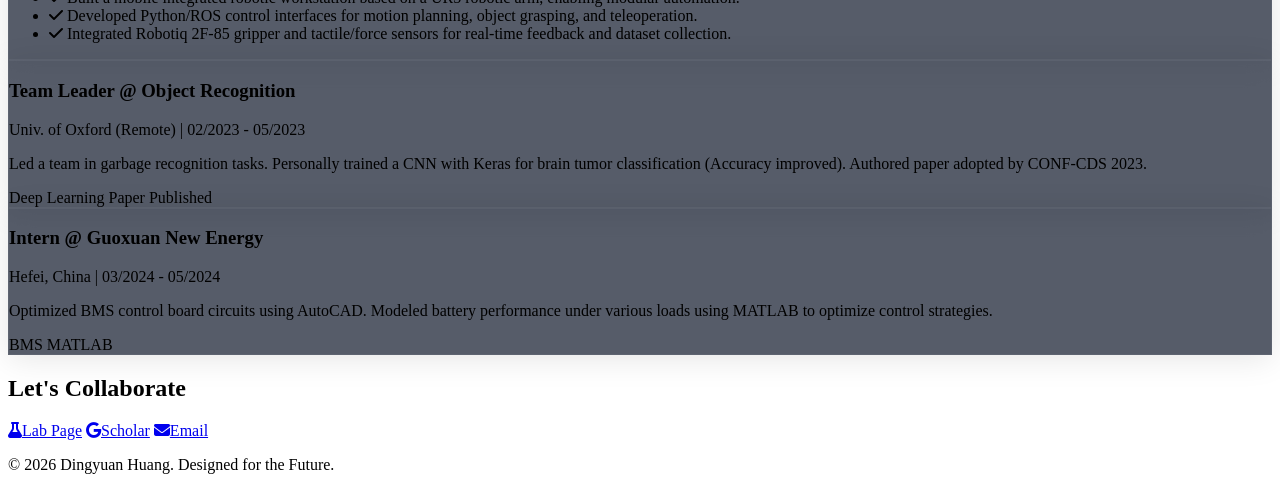
==== commit bf77d9e8: "update" ====
--- a/index.html
+++ b/index.html
@@ -216,21 +216,22 @@
                         <div class="absolute inset-0 w-full h-full bg-gradient-to-r from-transparent via-white/30 to-transparent -translate-x-full group-hover:animate-[shimmer_1.5s_infinite]"></div>
                         <span data-i18n="btn_work">View Work</span>
                     </a>
-                    <button onclick="alert('New resume coming soon!')" class="px-8 py-3 border border-slate-600 rounded text-slate-300 font-medium hover:border-tech-accent hover:text-tech-accent transition-all hover:shadow-[0_0_20px_rgba(34,211,238,0.15)] w-full sm:w-auto" data-i18n="btn_cv">
+                    <!-- Updated Resume Button -->
+                    <a href="Resume.pdf" target="_blank" class="px-8 py-3 border border-slate-600 rounded text-slate-300 font-medium hover:border-tech-accent hover:text-tech-accent transition-all hover:shadow-[0_0_20px_rgba(34,211,238,0.15)] w-full sm:w-auto text-center flex items-center justify-center" data-i18n="btn_cv">
                         Download Resume
-                    </button>
-                </div>
-            </div>
-
-            <!-- Avatar/Visual -->
+                    </a>
+                </div>
+            </div>
+
+            <!-- Avatar/Visual (Updated Image) -->
             <div class="lg:col-span-5 relative group reveal" style="transition-delay: 500ms;">
                 <!-- Decorative Rings -->
                 <div class="absolute top-1/2 left-1/2 -translate-x-1/2 -translate-y-1/2 w-[120%] h-[120%] border border-tech-accent/20 rounded-full animate-[spin_10s_linear_infinite]"></div>
                 <div class="absolute top-1/2 left-1/2 -translate-x-1/2 -translate-y-1/2 w-[110%] h-[110%] border border-dashed border-tech-secondary/20 rounded-full animate-[spin_15s_linear_infinite_reverse]"></div>
                 
                 <div class="relative rounded-2xl overflow-hidden aspect-square flex items-center justify-center border border-slate-700/50 bg-slate-900/50 backdrop-blur-sm animate-float mx-auto max-w-sm lg:max-w-full">
-                    <!-- Placeholder Image -->
-                    <img src="https://placehold.co/600x600/0f172a/22d3ee?text=DH+Avatar" alt="Dingyuan Huang" class="object-cover w-full h-full opacity-90 hover:opacity-100 transition-opacity duration-500 hover:scale-105 transform">
+                    <!-- Real Avatar Image -->
+                    <img src="Gemini_Generated_Image_5ngs1h5ngs1h5ngs.jpg" alt="Dingyuan Huang" class="object-cover w-full h-full opacity-90 hover:opacity-100 transition-opacity duration-500 hover:scale-105 transform">
                     
                     <!-- Tech Badge -->
                     <div class="absolute bottom-6 left-6 glass-panel px-4 py-3 rounded-xl flex items-center gap-3 border-l-4 border-tech-accent">
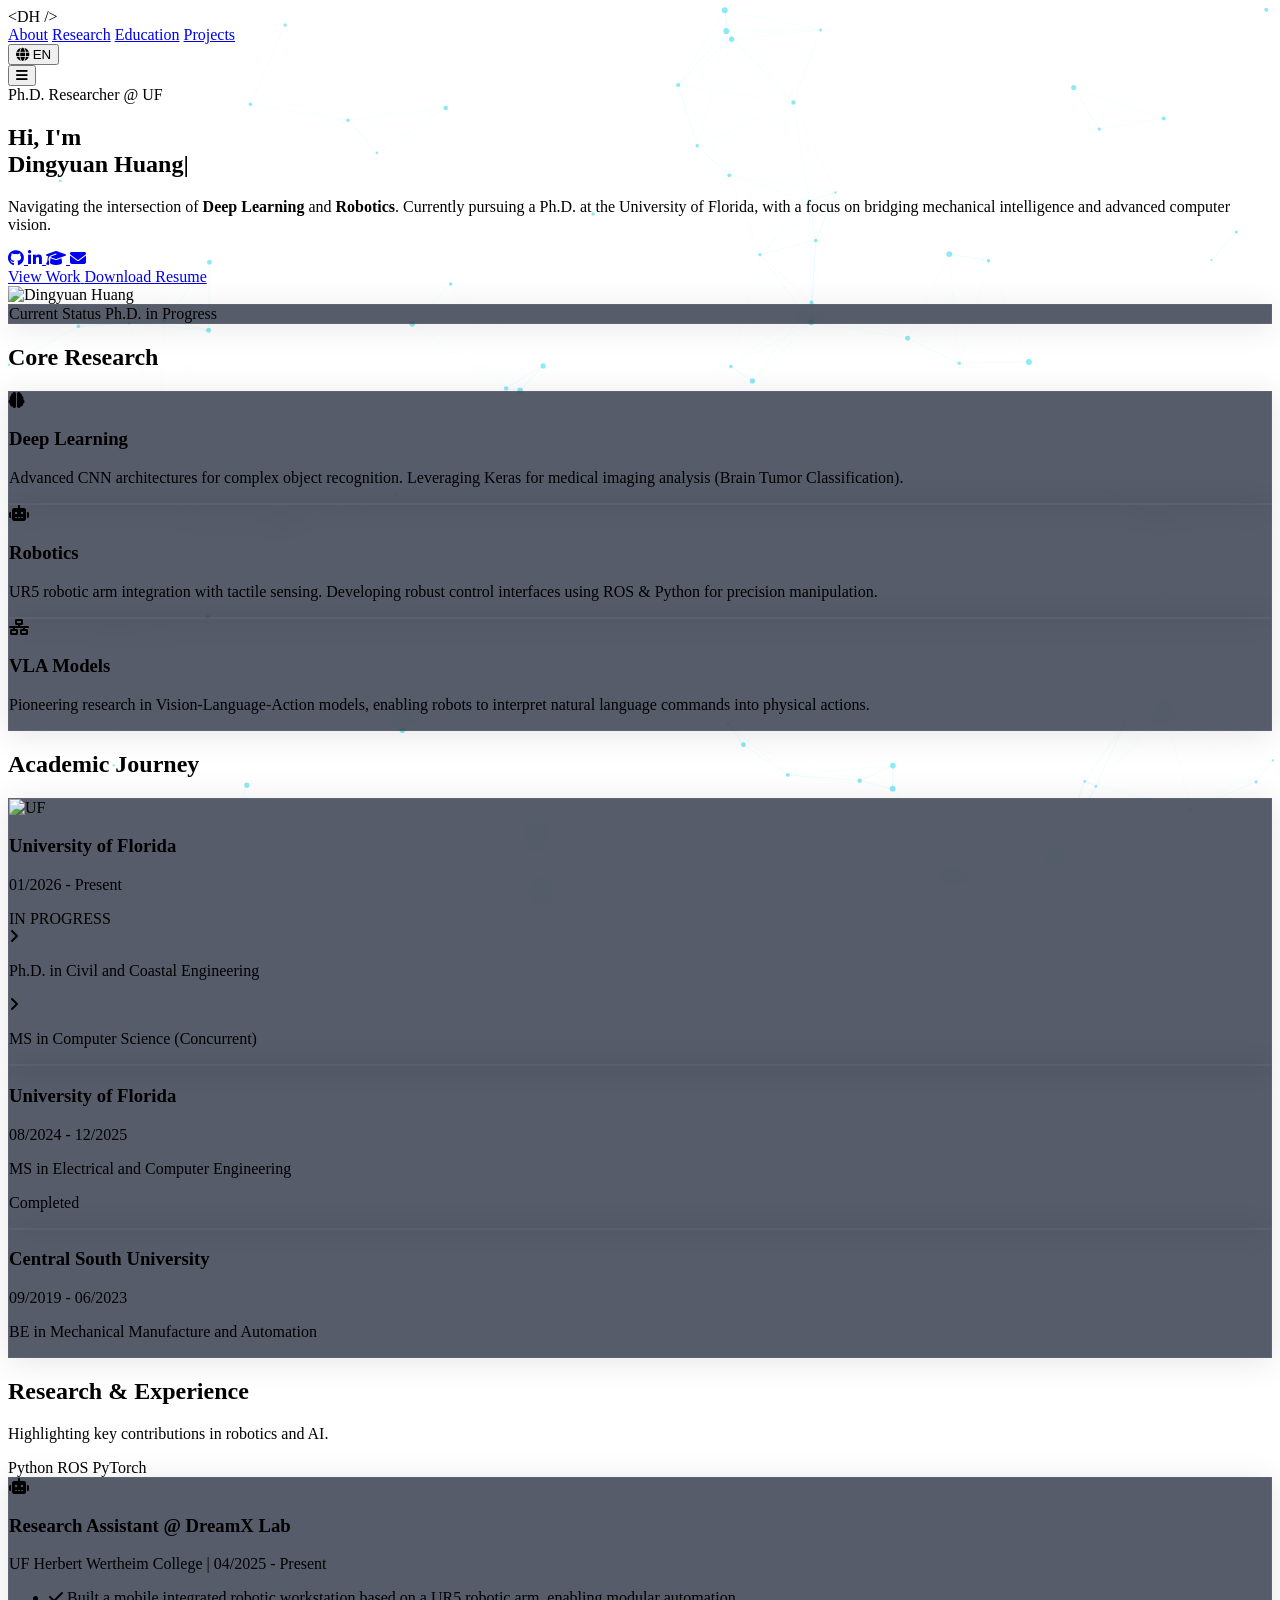
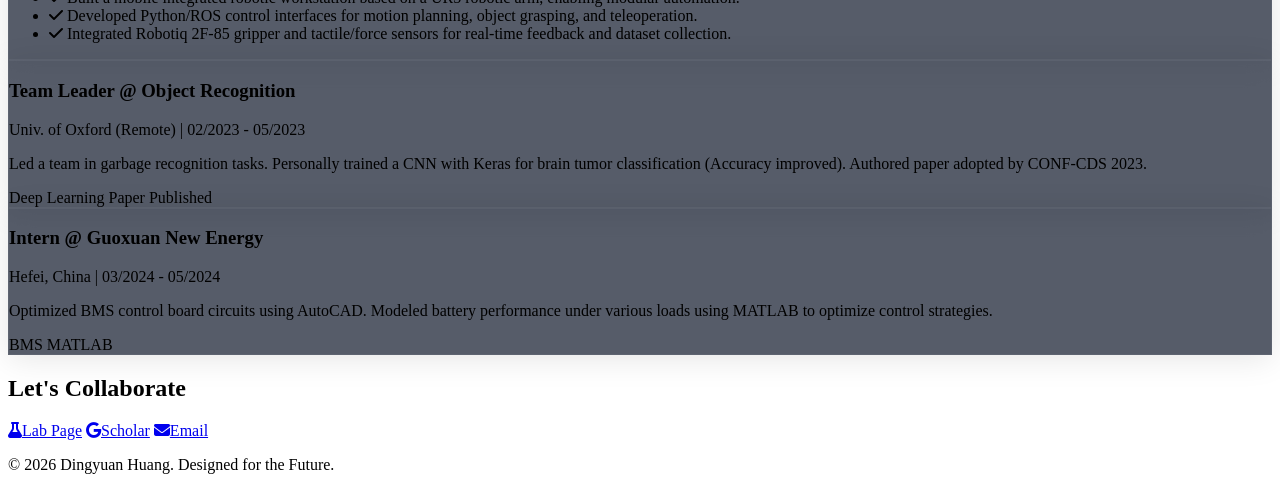
==== commit 72fc5a18: "Add files via upload" ====
--- a/index.html
+++ b/index.html
@@ -63,14 +63,13 @@
             pointer-events: none; 
         }
         .glass-panel {
-            background: rgba(15, 23, 42, 0.7); /* Slightly more opaque for mobile readability */
+            background: rgba(15, 23, 42, 0.7);
             backdrop-filter: blur(12px);
             -webkit-backdrop-filter: blur(12px);
             border: 1px solid rgba(255, 255, 255, 0.05);
             box-shadow: 0 4px 30px rgba(0, 0, 0, 0.1);
             transition: transform 0.3s ease, border-color 0.3s ease, box-shadow 0.3s ease;
         }
-        /* Hover effects only on devices that support hover to prevent sticky states on mobile */
         @media (hover: hover) {
             .glass-panel:hover {
                 transform: translateY(-5px);
@@ -78,8 +77,6 @@
                 box-shadow: 0 10px 40px -10px rgba(0, 242, 234, 0.15);
             }
         }
-        
-        /* Typing Cursor */
         .typing-cursor::after {
             content: '|';
             animation: blink 1s step-end infinite;
@@ -87,8 +84,6 @@
         @keyframes blink {
             50% { opacity: 0; }
         }
-
-        /* Scroll Reveal Classes */
         .reveal {
             opacity: 0;
             transform: translateY(30px);
@@ -98,8 +93,6 @@
             opacity: 1;
             transform: translateY(0);
         }
-        
-        /* Mobile Menu Transition */
         #mobile-menu {
             transition: max-height 0.3s ease-in-out, opacity 0.3s ease-in-out;
             max-height: 0;
@@ -121,12 +114,9 @@
     <nav class="fixed w-full z-50 top-0 border-b border-white/5 bg-tech-dark/90 backdrop-blur-md">
         <div class="max-w-7xl mx-auto px-4 sm:px-6 lg:px-8">
             <div class="flex items-center justify-between h-16">
-                <!-- Logo -->
                 <div class="flex-shrink-0 group cursor-pointer z-50">
                     <span class="font-mono text-xl font-bold text-transparent bg-clip-text bg-gradient-to-r from-tech-accent to-tech-secondary group-hover:opacity-80 transition-opacity">&lt;DH /&gt;</span>
                 </div>
-                
-                <!-- Desktop Menu -->
                 <div class="hidden md:block">
                     <div class="ml-10 flex items-baseline space-x-8">
                         <a href="#about" class="hover:text-tech-accent px-3 py-2 rounded-md text-sm font-medium transition-colors duration-300" data-i18n="nav_about">About</a>
@@ -135,10 +125,7 @@
                         <a href="#projects" class="hover:text-tech-accent px-3 py-2 rounded-md text-sm font-medium transition-colors duration-300" data-i18n="nav_projects">Projects</a>
                     </div>
                 </div>
-
-                <!-- Right Side Controls -->
                 <div class="flex items-center gap-4">
-                    <!-- Language Toggle -->
                     <button id="langToggle" class="relative inline-flex items-center px-3 py-1.5 overflow-hidden text-xs font-medium text-tech-accent border border-tech-accent/30 rounded hover:text-white group hover:bg-tech-accent/10 transition-all duration-300">
                         <span class="absolute left-0 block w-full h-0 transition-all bg-tech-accent opacity-100 group-hover:h-full top-1/2 group-hover:top-0 duration-400 ease"></span>
                         <span class="relative flex items-center gap-2">
@@ -146,8 +133,6 @@
                             <span id="currentLang">EN</span>
                         </span>
                     </button>
-
-                    <!-- Mobile Hamburger Button -->
                     <div class="md:hidden">
                         <button id="mobile-menu-btn" class="text-slate-300 hover:text-white focus:outline-none p-2">
                             <i class="fa-solid fa-bars text-2xl"></i>
@@ -156,8 +141,6 @@
                 </div>
             </div>
         </div>
-
-        <!-- Mobile Menu Dropdown -->
         <div id="mobile-menu" class="md:hidden bg-tech-dark/95 border-b border-white/5 backdrop-blur-xl">
             <div class="px-4 pt-2 pb-6 space-y-1">
                 <a href="#about" class="mobile-link block px-3 py-3 rounded-md text-base font-medium text-slate-300 hover:text-white hover:bg-white/5" data-i18n="nav_about">About</a>
@@ -173,7 +156,6 @@
         <div class="lg:grid lg:grid-cols-12 lg:gap-16 items-center w-full">
             <!-- Text Content -->
             <div class="lg:col-span-7 text-center lg:text-left mb-12 lg:mb-0 relative z-10">
-                <!-- Status Badge -->
                 <div class="inline-flex items-center px-3 py-1 rounded-full border border-tech-secondary/30 bg-tech-secondary/10 text-tech-secondary text-xs font-mono mb-6 reveal">
                     <span class="relative flex h-2 w-2 mr-2">
                       <span class="animate-pulse absolute inline-flex h-full w-full rounded-full bg-tech-secondary opacity-75"></span>
@@ -191,21 +173,17 @@
                     Navigating the intersection of <b>Deep Learning</b> and <b>Robotics</b>. Currently pursuing a Ph.D. at the University of Florida, with a focus on bridging mechanical intelligence and advanced computer vision.
                 </p>
                 
-                <!-- Social Links (UPDATED) -->
+                <!-- Social Links -->
                 <div class="flex justify-center lg:justify-start space-x-4 sm:space-x-5 mb-10 reveal" style="transition-delay: 300ms;">
-                    <!-- Github -->
                     <a href="https://github.com/DingyuanHuang" target="_blank" class="h-10 w-10 sm:h-12 sm:w-12 rounded-full border border-slate-700 bg-slate-800/50 flex items-center justify-center hover:border-tech-accent hover:text-tech-accent hover:shadow-[0_0_15px_rgba(34,211,238,0.3)] transition-all duration-300">
                         <i class="fa-brands fa-github text-lg sm:text-xl"></i>
                     </a>
-                    <!-- LinkedIn -->
                     <a href="https://www.linkedin.com/in/dingyuan-huang-0322b0326/" target="_blank" class="h-10 w-10 sm:h-12 sm:w-12 rounded-full border border-slate-700 bg-slate-800/50 flex items-center justify-center hover:border-blue-500 hover:text-blue-500 hover:shadow-[0_0_15px_rgba(59,130,246,0.3)] transition-all duration-300">
                         <i class="fa-brands fa-linkedin-in text-lg sm:text-xl"></i>
                     </a>
-                    <!-- Google Scholar -->
                     <a href="https://scholar.google.com/citations?user=oKErA34AAAAJ&hl=en" target="_blank" class="h-10 w-10 sm:h-12 sm:w-12 rounded-full border border-slate-700 bg-slate-800/50 flex items-center justify-center hover:border-white hover:text-white hover:shadow-[0_0_15px_rgba(255,255,255,0.3)] transition-all duration-300">
                         <i class="fa-solid fa-graduation-cap text-lg sm:text-xl"></i>
                     </a>
-                    <!-- Email -->
                     <a href="mailto:dingyuanhuang@ufl.edu" class="h-10 w-10 sm:h-12 sm:w-12 rounded-full border border-slate-700 bg-slate-800/50 flex items-center justify-center hover:border-emerald-500 hover:text-emerald-500 hover:shadow-[0_0_15px_rgba(16,185,129,0.3)] transition-all duration-300">
                         <i class="fa-solid fa-envelope text-lg sm:text-xl"></i>
                     </a>
@@ -216,24 +194,22 @@
                         <div class="absolute inset-0 w-full h-full bg-gradient-to-r from-transparent via-white/30 to-transparent -translate-x-full group-hover:animate-[shimmer_1.5s_infinite]"></div>
                         <span data-i18n="btn_work">View Work</span>
                     </a>
-                    <!-- Updated Resume Button -->
-                    <a href="Resume.pdf" target="_blank" class="px-8 py-3 border border-slate-600 rounded text-slate-300 font-medium hover:border-tech-accent hover:text-tech-accent transition-all hover:shadow-[0_0_20px_rgba(34,211,238,0.15)] w-full sm:w-auto text-center flex items-center justify-center" data-i18n="btn_cv">
+                    <!-- RESUME BUTTON - Updated -->
+                    <a href="Resume.pdf" target="_blank" class="relative z-20 px-8 py-3 border border-slate-600 rounded text-slate-300 font-medium hover:border-tech-accent hover:text-tech-accent transition-all hover:shadow-[0_0_20px_rgba(34,211,238,0.15)] w-full sm:w-auto text-center flex items-center justify-center" data-i18n="btn_cv">
                         Download Resume
                     </a>
                 </div>
             </div>
 
-            <!-- Avatar/Visual (Updated Image) -->
+            <!-- Avatar/Visual -->
             <div class="lg:col-span-5 relative group reveal" style="transition-delay: 500ms;">
-                <!-- Decorative Rings -->
                 <div class="absolute top-1/2 left-1/2 -translate-x-1/2 -translate-y-1/2 w-[120%] h-[120%] border border-tech-accent/20 rounded-full animate-[spin_10s_linear_infinite]"></div>
                 <div class="absolute top-1/2 left-1/2 -translate-x-1/2 -translate-y-1/2 w-[110%] h-[110%] border border-dashed border-tech-secondary/20 rounded-full animate-[spin_15s_linear_infinite_reverse]"></div>
                 
                 <div class="relative rounded-2xl overflow-hidden aspect-square flex items-center justify-center border border-slate-700/50 bg-slate-900/50 backdrop-blur-sm animate-float mx-auto max-w-sm lg:max-w-full">
-                    <!-- Real Avatar Image -->
-                    <img src="Gemini_Generated_Image_5ngs1h5ngs1h5ngs.jpg" alt="Dingyuan Huang" class="object-cover w-full h-full opacity-90 hover:opacity-100 transition-opacity duration-500 hover:scale-105 transform">
+                    <!-- SIMPLIFIED IMAGE NAME - Ensure you renamed file in GitHub to 'avatar.jpg' -->
+                    <img src="avatar.jpg" alt="Dingyuan Huang" class="object-cover w-full h-full opacity-90 hover:opacity-100 transition-opacity duration-500 hover:scale-105 transform">
                     
-                    <!-- Tech Badge -->
                     <div class="absolute bottom-6 left-6 glass-panel px-4 py-3 rounded-xl flex items-center gap-3 border-l-4 border-tech-accent">
                         <div class="flex flex-col">
                             <span class="text-[10px] font-mono text-tech-accent uppercase tracking-wider">Current Status</span>
@@ -247,9 +223,7 @@
 
     <!-- Research Interests -->
     <section id="research" class="py-12 md:py-20 relative">
-        <!-- Section Background Gradient -->
         <div class="absolute inset-0 bg-gradient-to-b from-transparent via-tech-accent/5 to-transparent pointer-events-none"></div>
-        
         <div class="max-w-7xl mx-auto px-4 sm:px-6 lg:px-8 relative z-10">
             <div class="text-center mb-12 md:mb-20 reveal">
                 <h2 class="text-3xl md:text-4xl font-bold mb-4" data-i18n="research_title">Core Research</h2>
@@ -261,7 +235,6 @@
             </div>
 
             <div class="grid md:grid-cols-3 gap-6 md:gap-8">
-                <!-- Card 1 -->
                 <div class="glass-panel p-6 md:p-8 rounded-2xl group reveal hover:bg-slate-800/50">
                     <div class="relative h-14 w-14 mb-6 md:mb-8">
                         <div class="absolute inset-0 bg-blue-500/20 rounded-xl rotate-6 group-hover:rotate-12 transition-transform"></div>
@@ -274,8 +247,6 @@
                         Advanced CNN architectures for complex object recognition. Leveraging Keras for medical imaging analysis (Brain Tumor Classification).
                     </p>
                 </div>
-
-                <!-- Card 2 -->
                 <div class="glass-panel p-6 md:p-8 rounded-2xl group reveal" style="transition-delay: 100ms;">
                     <div class="relative h-14 w-14 mb-6 md:mb-8">
                         <div class="absolute inset-0 bg-tech-accent/20 rounded-xl -rotate-3 group-hover:-rotate-6 transition-transform"></div>
@@ -288,8 +259,6 @@
                         UR5 robotic arm integration with tactile sensing. Developing robust control interfaces using ROS & Python for precision manipulation.
                     </p>
                 </div>
-
-                <!-- Card 3 -->
                 <div class="glass-panel p-6 md:p-8 rounded-2xl group reveal" style="transition-delay: 200ms;">
                     <div class="relative h-14 w-14 mb-6 md:mb-8">
                         <div class="absolute inset-0 bg-purple-500/20 rounded-xl rotate-3 group-hover:rotate-6 transition-transform"></div>
@@ -314,7 +283,6 @@
                 <h2 class="text-3xl md:text-4xl font-bold" data-i18n="edu_title">Academic Journey</h2>
             </div>
 
-            <!-- Timeline Container -->
             <div class="space-y-8 relative before:absolute before:left-4 md:before:left-12 before:top-0 before:h-full before:w-px before:bg-slate-800 before:content-['']">
                 
                 <!-- Ph.D. (Current) -->
@@ -384,7 +352,6 @@
                     <p class="text-slate-400 text-sm md:text-base">Highlighting key contributions in robotics and AI.</p>
                 </div>
                 <div class="mt-4 md:mt-0 flex gap-2 flex-wrap">
-                     <!-- Tech Stack Tags -->
                     <span class="px-3 py-1 rounded bg-slate-800 text-slate-300 text-xs border border-slate-700">Python</span>
                     <span class="px-3 py-1 rounded bg-slate-800 text-slate-300 text-xs border border-slate-700">ROS</span>
                     <span class="px-3 py-1 rounded bg-slate-800 text-slate-300 text-xs border border-slate-700">PyTorch</span>
@@ -452,7 +419,7 @@
         </div>
     </section>
 
-    <!-- Footer (UPDATED) -->
+    <!-- Footer -->
     <footer class="border-t border-white/5 bg-tech-dark pt-12 pb-8 md:pt-20 md:pb-10">
         <div class="max-w-7xl mx-auto px-4 text-center">
             <h2 class="text-2xl md:text-3xl font-bold text-white mb-6 md:mb-8" data-i18n="contact_title">Let's Collaborate</h2>
@@ -469,7 +436,6 @@
 
     <!-- Scripts -->
     <script>
-        // --- 0. Mobile Menu Toggle ---
         const mobileMenuBtn = document.getElementById('mobile-menu-btn');
         const mobileMenu = document.getElementById('mobile-menu');
         const mobileLinks = document.querySelectorAll('.mobile-link');
@@ -478,24 +444,21 @@
             mobileMenu.classList.toggle('open');
         });
 
-        // Close mobile menu when a link is clicked
         mobileLinks.forEach(link => {
             link.addEventListener('click', () => {
                 mobileMenu.classList.remove('open');
             });
         });
 
-        // --- 1. Canvas Animation (Tech Neural Network) ---
         const canvas = document.getElementById('canvas-bg');
         const ctx = canvas.getContext('2d');
-        
         let width, height;
         let particles = [];
         
         function resize() {
             width = canvas.width = window.innerWidth;
             height = canvas.height = window.innerHeight;
-            initParticles(); // Re-init particles on resize
+            initParticles();
         }
         
         window.addEventListener('resize', resize);
@@ -508,17 +471,14 @@
                 this.vy = (Math.random() - 0.5) * 0.5;
                 this.size = Math.random() * 2 + 1;
             }
-            
             update() {
                 this.x += this.vx;
                 this.y += this.vy;
-                
                 if (this.x < 0 || this.x > width) this.vx *= -1;
                 if (this.y < 0 || this.y > height) this.vy *= -1;
             }
-            
             draw() {
-                ctx.fillStyle = 'rgba(34, 211, 238, 0.5)'; // Tech Cyan
+                ctx.fillStyle = 'rgba(34, 211, 238, 0.5)';
                 ctx.beginPath();
                 ctx.arc(this.x, this.y, this.size, 0, Math.PI * 2);
                 ctx.fill();
@@ -527,11 +487,9 @@
         
         function initParticles() {
             particles = [];
-            // Responsive particle count: Fewer on mobile for performance
             const isMobile = window.innerWidth < 768;
             const baseCount = isMobile ? 40 : 100; 
             const particleCount = Math.min(window.innerWidth / 15, baseCount); 
-            
             for (let i = 0; i < particleCount; i++) {
                 particles.push(new Particle());
             }
@@ -539,20 +497,14 @@
         
         function animate() {
             ctx.clearRect(0, 0, width, height);
-            
-            // Draw Connections
             for (let i = 0; i < particles.length; i++) {
                 particles[i].update();
                 particles[i].draw();
-                
                 for (let j = i; j < particles.length; j++) {
                     const dx = particles[i].x - particles[j].x;
                     const dy = particles[i].y - particles[j].y;
                     const distance = Math.sqrt(dx * dx + dy * dy);
-                    
-                    // Smaller connection distance on mobile
                     const connectDistance = window.innerWidth < 768 ? 100 : 150;
-
                     if (distance < connectDistance) {
                         ctx.beginPath();
                         ctx.strokeStyle = `rgba(34, 211, 238, ${0.1 - distance/(connectDistance*10)})`;
@@ -566,16 +518,13 @@
             requestAnimationFrame(animate);
         }
         
-        // Init
         resize();
         animate();
 
-        // --- 2. Scroll Reveal Observer ---
         const observerOptions = {
             threshold: 0.1,
             rootMargin: "0px 0px -50px 0px"
         };
-        
         const observer = new IntersectionObserver((entries) => {
             entries.forEach(entry => {
                 if (entry.isIntersecting) {
@@ -583,10 +532,8 @@
                 }
             });
         }, observerOptions);
-        
         document.querySelectorAll('.reveal').forEach(el => observer.observe(el));
 
-        // --- 3. Translations ---
         const translations = {
             en: {
                 nav_about: "About",
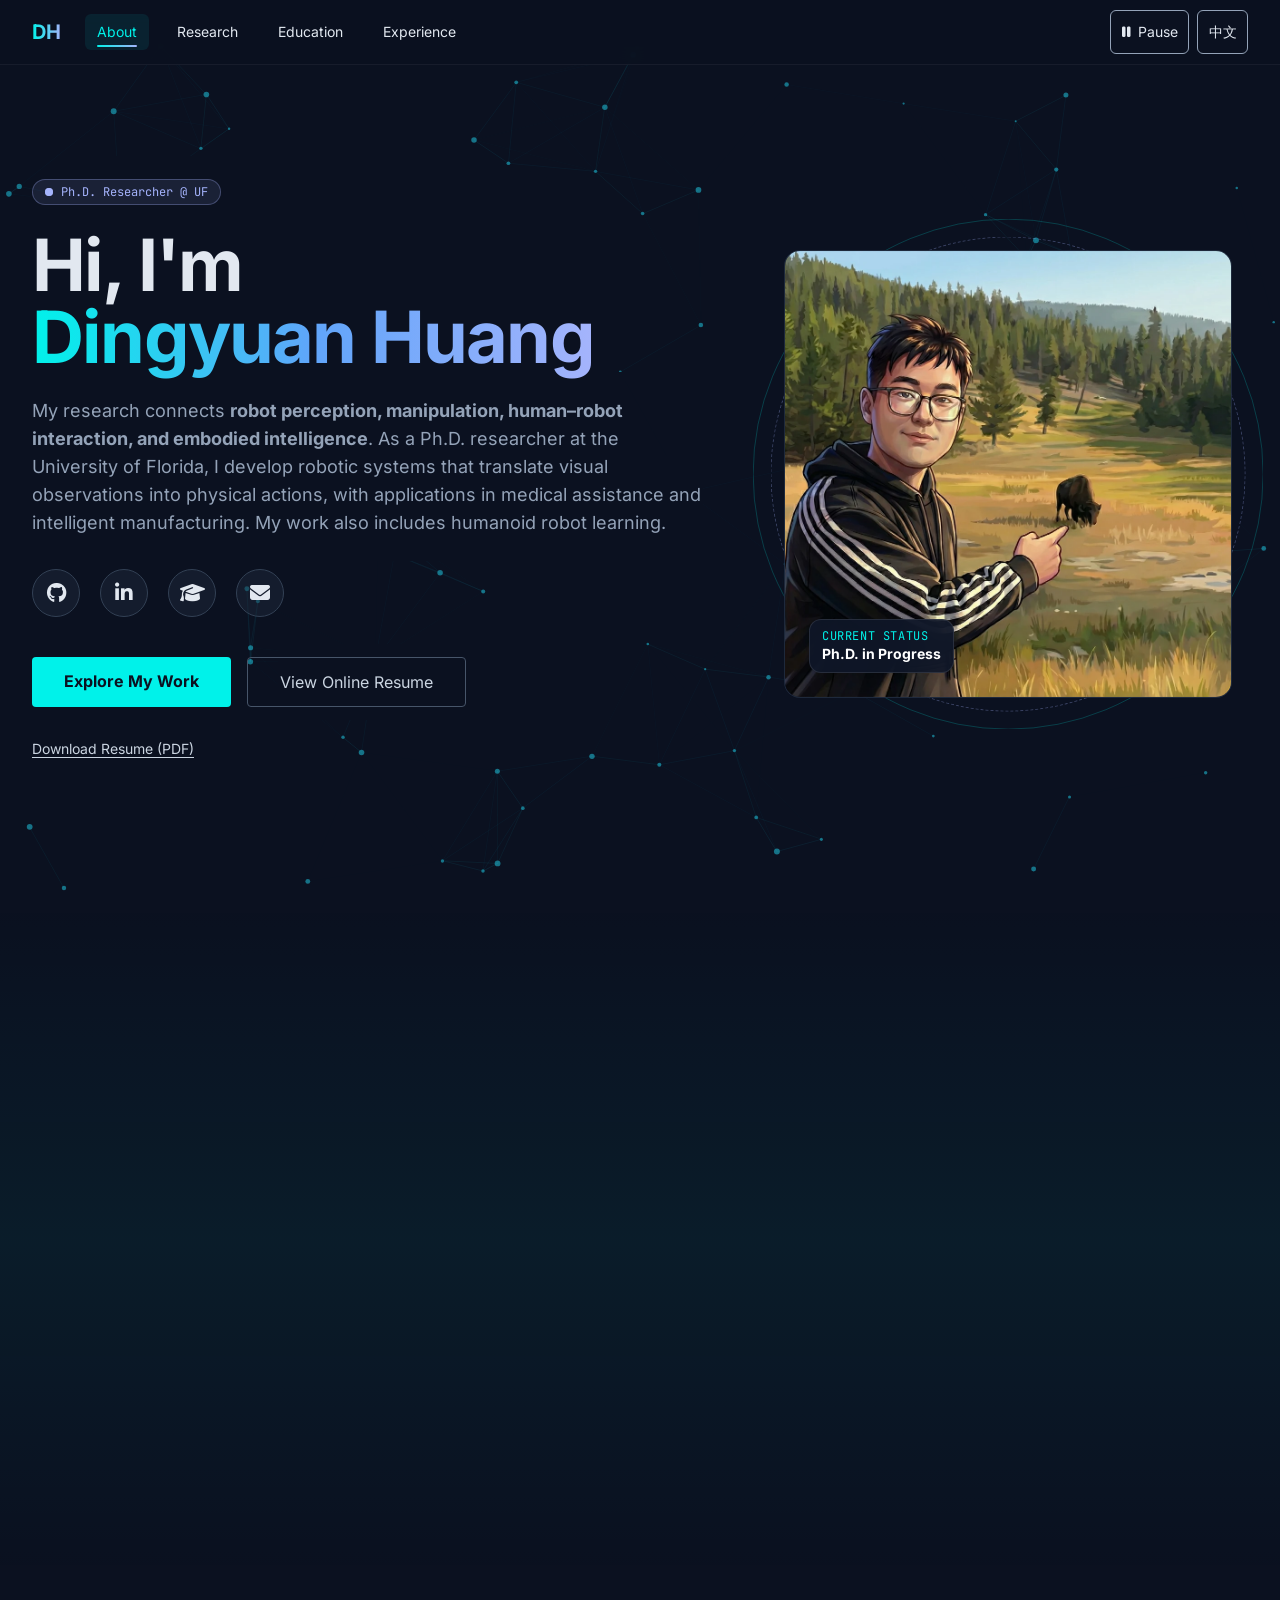
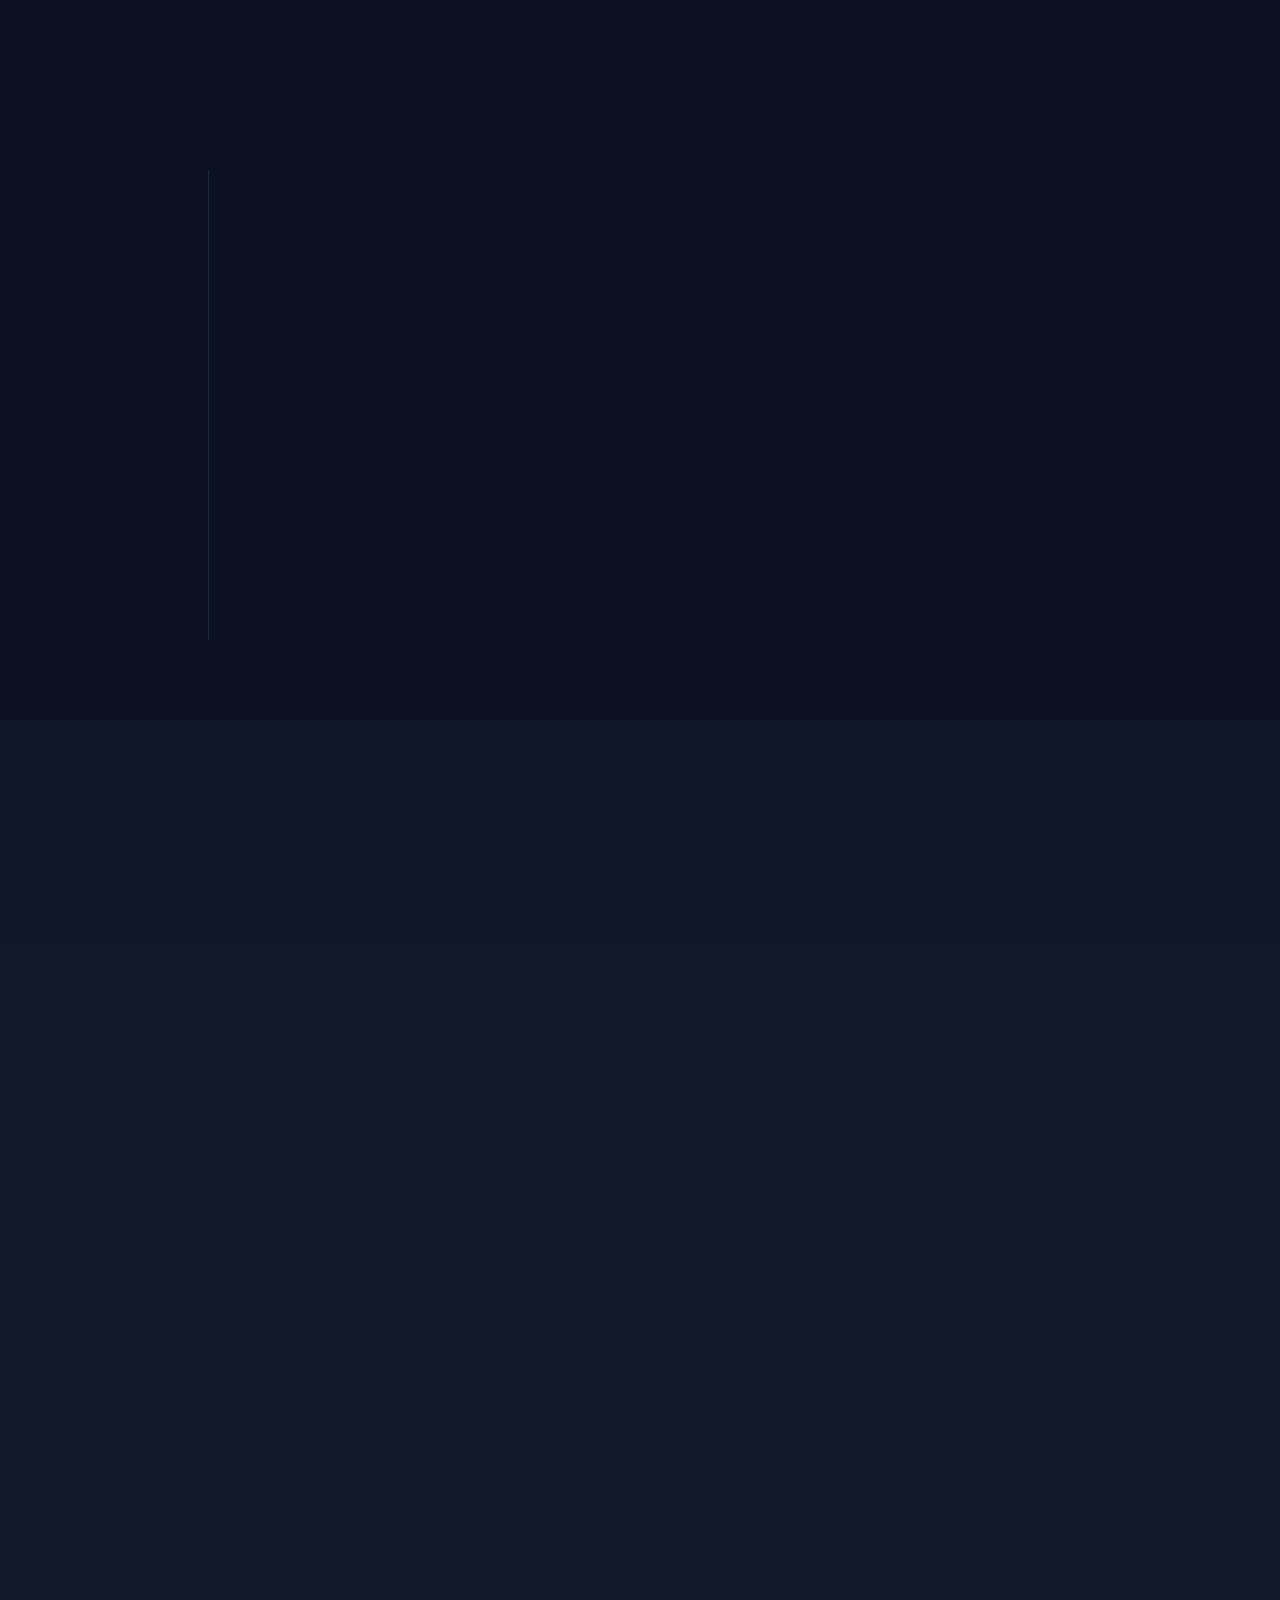
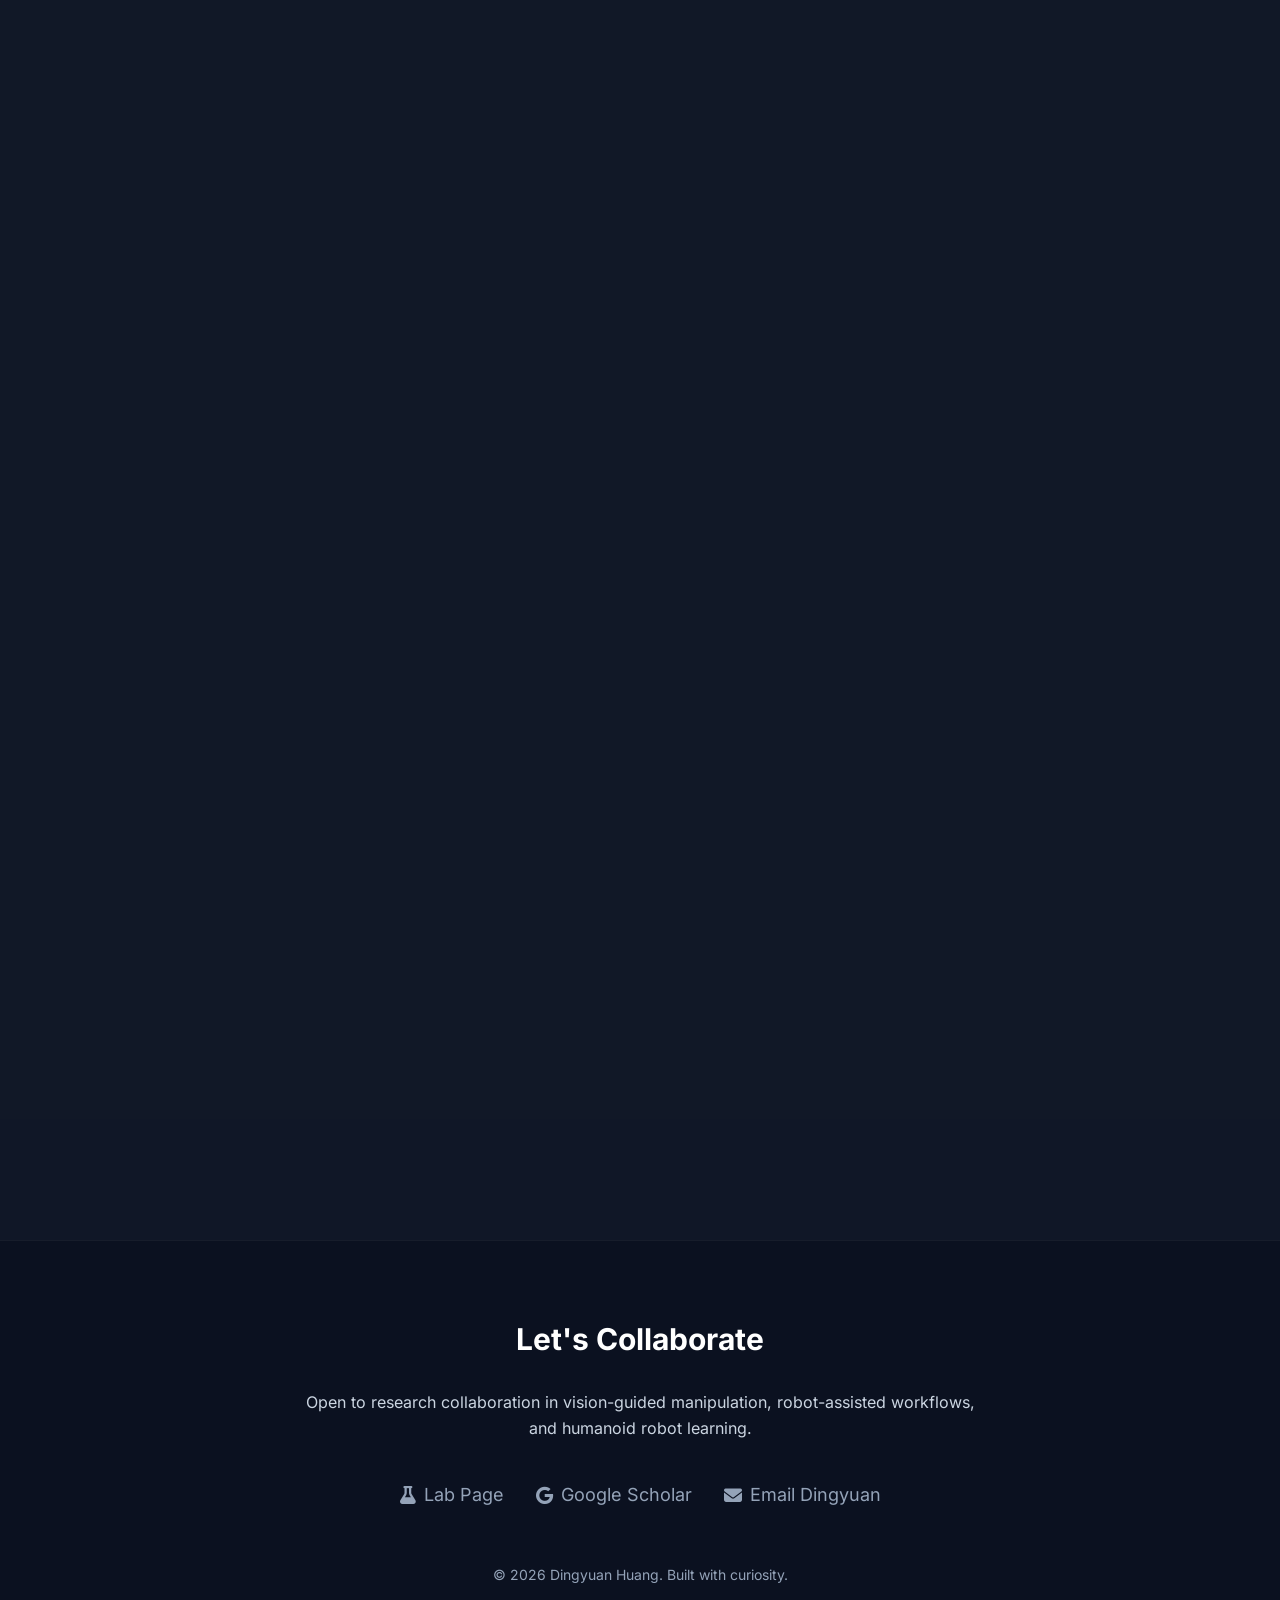
==== commit 53e5a37a: "Publish updated research portfolio and online resume Update bilingual research and experience conten" ====
--- a/index.html
+++ b/index.html
@@ -1,631 +1,288 @@
 <!DOCTYPE html>
-<html lang="en" class="scroll-smooth">
+
+<html data-motion="paused" lang="en">
 <head>
-    <meta charset="UTF-8">
-    <meta name="viewport" content="width=device-width, initial-scale=1.0">
-    <title>Dingyuan Huang | Ph.D. Researcher</title>
-    <!-- Tailwind CSS -->
-    <script src="https://cdn.tailwindcss.com"></script>
-    <!-- Google Fonts: Inter & JetBrains Mono -->
-    <link href="https://fonts.googleapis.com/css2?family=Inter:wght@300;400;600;700&family=JetBrains+Mono:wght@400;700&display=swap" rel="stylesheet">
-    <!-- Font Awesome for Icons -->
-    <link rel="stylesheet" href="https://cdnjs.cloudflare.com/ajax/libs/font-awesome/6.4.0/css/all.min.css">
-    
-    <script>
-        tailwind.config = {
-            darkMode: 'class',
-            theme: {
-                extend: {
-                    fontFamily: {
-                        sans: ['Inter', 'sans-serif'],
-                        mono: ['JetBrains Mono', 'monospace'],
-                    },
-                    colors: {
-                        tech: {
-                            dark: '#0b1120', 
-                            surface: '#1e293b',
-                            accent: '#00f2ea', 
-                            secondary: '#4f46e5', 
-                            text: '#e2e8f0'
-                        }
-                    },
-                    animation: {
-                        'pulse-slow': 'pulse 3s cubic-bezier(0.4, 0, 0.6, 1) infinite',
-                        'glow': 'glow 2s ease-in-out infinite alternate',
-                        'float': 'float 6s ease-in-out infinite',
-                    },
-                    keyframes: {
-                        glow: {
-                            '0%': { boxShadow: '0 0 5px #00f2ea, 0 0 10px #00f2ea' },
-                            '100%': { boxShadow: '0 0 20px #00f2ea, 0 0 30px #00f2ea' },
-                        },
-                        float: {
-                            '0%, 100%': { transform: 'translateY(0)' },
-                            '50%': { transform: 'translateY(-20px)' },
-                        }
-                    }
-                }
-            }
-        }
-    </script>
-    <style>
-        /* Custom Utilities */
-        body {
-            overflow-x: hidden;
-        }
-        #canvas-bg {
-            position: fixed;
-            top: 0;
-            left: 0;
-            width: 100%;
-            height: 100%;
-            z-index: -1;
-            pointer-events: none; 
-        }
-        .glass-panel {
-            background: rgba(15, 23, 42, 0.7);
-            backdrop-filter: blur(12px);
-            -webkit-backdrop-filter: blur(12px);
-            border: 1px solid rgba(255, 255, 255, 0.05);
-            box-shadow: 0 4px 30px rgba(0, 0, 0, 0.1);
-            transition: transform 0.3s ease, border-color 0.3s ease, box-shadow 0.3s ease;
-        }
-        @media (hover: hover) {
-            .glass-panel:hover {
-                transform: translateY(-5px);
-                border-color: rgba(0, 242, 234, 0.3);
-                box-shadow: 0 10px 40px -10px rgba(0, 242, 234, 0.15);
-            }
-        }
-        .typing-cursor::after {
-            content: '|';
-            animation: blink 1s step-end infinite;
-        }
-        @keyframes blink {
-            50% { opacity: 0; }
-        }
-        .reveal {
-            opacity: 0;
-            transform: translateY(30px);
-            transition: all 0.8s cubic-bezier(0.5, 0, 0, 1);
-        }
-        .reveal.active {
-            opacity: 1;
-            transform: translateY(0);
-        }
-        #mobile-menu {
-            transition: max-height 0.3s ease-in-out, opacity 0.3s ease-in-out;
-            max-height: 0;
-            opacity: 0;
-            overflow: hidden;
-        }
-        #mobile-menu.open {
-            max-height: 400px;
-            opacity: 1;
-        }
-    </style>
+<meta charset="utf-8"/>
+<meta content="width=device-width, initial-scale=1.0" name="viewport"/>
+<title>Dingyuan Huang | Robotics &amp; AI Research</title>
+<link href="assets/fonts.css" rel="stylesheet"/>
+<!-- Font Awesome for Icons -->
+<link href="assets/fontawesome.css" rel="stylesheet"/>
+<meta content="Dingyuan Huang researches robot perception, manipulation, human–robot interaction, and embodied intelligence at the University of Florida, with work in dental surgery robotics, humanoid learning, and intelligent manufacturing." name="description"/>
+<meta content="#0b1120" name="theme-color"/>
+<link href="https://dingyuanhuang.github.io/" rel="canonical"/>
+<meta content="profile" property="og:type"/>
+<meta content="Dingyuan Huang | Robotics &amp; AI Research" property="og:title"/>
+<meta content="Dingyuan Huang researches robot perception, manipulation, human–robot interaction, and embodied intelligence at the University of Florida, with work in dental surgery robotics, humanoid learning, and intelligent manufacturing." property="og:description"/>
+<meta content="https://dingyuanhuang.github.io/" property="og:url"/>
+<meta content="https://dingyuanhuang.github.io/avatar.jpg" property="og:image"/>
+<meta content="Illustrated portrait of Dingyuan Huang" property="og:image:alt"/>
+<meta content="en_US" property="og:locale"/>
+<meta content="summary" name="twitter:card"/>
+<link href="assets/tailwind.css" rel="stylesheet"/><link href="assets/site-custom.css" rel="stylesheet"/>
+<script defer="" src="assets/content.js"></script>
+<script defer="" src="assets/site.js"></script>
+<link href="assets/page-transitions.css" rel="stylesheet"/>
+<script defer="" src="assets/page-transitions.js"></script>
 </head>
-<body class="bg-tech-dark text-tech-text antialiased selection:bg-tech-accent selection:text-tech-dark relative">
-
-    <!-- Dynamic Background -->
-    <canvas id="canvas-bg"></canvas>
-
-    <!-- Navigation -->
-    <nav class="fixed w-full z-50 top-0 border-b border-white/5 bg-tech-dark/90 backdrop-blur-md">
-        <div class="max-w-7xl mx-auto px-4 sm:px-6 lg:px-8">
-            <div class="flex items-center justify-between h-16">
-                <div class="flex-shrink-0 group cursor-pointer z-50">
-                    <span class="font-mono text-xl font-bold text-transparent bg-clip-text bg-gradient-to-r from-tech-accent to-tech-secondary group-hover:opacity-80 transition-opacity">&lt;DH /&gt;</span>
-                </div>
-                <div class="hidden md:block">
-                    <div class="ml-10 flex items-baseline space-x-8">
-                        <a href="#about" class="hover:text-tech-accent px-3 py-2 rounded-md text-sm font-medium transition-colors duration-300" data-i18n="nav_about">About</a>
-                        <a href="#research" class="hover:text-tech-accent px-3 py-2 rounded-md text-sm font-medium transition-colors duration-300" data-i18n="nav_research">Research</a>
-                        <a href="#education" class="hover:text-tech-accent px-3 py-2 rounded-md text-sm font-medium transition-colors duration-300" data-i18n="nav_education">Education</a>
-                        <a href="#projects" class="hover:text-tech-accent px-3 py-2 rounded-md text-sm font-medium transition-colors duration-300" data-i18n="nav_projects">Projects</a>
-                    </div>
-                </div>
-                <div class="flex items-center gap-4">
-                    <button id="langToggle" class="relative inline-flex items-center px-3 py-1.5 overflow-hidden text-xs font-medium text-tech-accent border border-tech-accent/30 rounded hover:text-white group hover:bg-tech-accent/10 transition-all duration-300">
-                        <span class="absolute left-0 block w-full h-0 transition-all bg-tech-accent opacity-100 group-hover:h-full top-1/2 group-hover:top-0 duration-400 ease"></span>
-                        <span class="relative flex items-center gap-2">
-                            <i class="fa-solid fa-globe"></i>
-                            <span id="currentLang">EN</span>
-                        </span>
-                    </button>
-                    <div class="md:hidden">
-                        <button id="mobile-menu-btn" class="text-slate-300 hover:text-white focus:outline-none p-2">
-                            <i class="fa-solid fa-bars text-2xl"></i>
-                        </button>
-                    </div>
-                </div>
-            </div>
-        </div>
-        <div id="mobile-menu" class="md:hidden bg-tech-dark/95 border-b border-white/5 backdrop-blur-xl">
-            <div class="px-4 pt-2 pb-6 space-y-1">
-                <a href="#about" class="mobile-link block px-3 py-3 rounded-md text-base font-medium text-slate-300 hover:text-white hover:bg-white/5" data-i18n="nav_about">About</a>
-                <a href="#research" class="mobile-link block px-3 py-3 rounded-md text-base font-medium text-slate-300 hover:text-white hover:bg-white/5" data-i18n="nav_research">Research</a>
-                <a href="#education" class="mobile-link block px-3 py-3 rounded-md text-base font-medium text-slate-300 hover:text-white hover:bg-white/5" data-i18n="nav_education">Education</a>
-                <a href="#projects" class="mobile-link block px-3 py-3 rounded-md text-base font-medium text-slate-300 hover:text-white hover:bg-white/5" data-i18n="nav_projects">Projects</a>
-            </div>
-        </div>
-    </nav>
-
-    <!-- Hero Section -->
-    <section id="about" class="pt-28 pb-12 md:pt-32 md:pb-20 px-4 sm:px-6 lg:px-8 max-w-7xl mx-auto min-h-screen flex items-center">
-        <div class="lg:grid lg:grid-cols-12 lg:gap-16 items-center w-full">
-            <!-- Text Content -->
-            <div class="lg:col-span-7 text-center lg:text-left mb-12 lg:mb-0 relative z-10">
-                <div class="inline-flex items-center px-3 py-1 rounded-full border border-tech-secondary/30 bg-tech-secondary/10 text-tech-secondary text-xs font-mono mb-6 reveal">
-                    <span class="relative flex h-2 w-2 mr-2">
-                      <span class="animate-pulse absolute inline-flex h-full w-full rounded-full bg-tech-secondary opacity-75"></span>
-                      <span class="relative inline-flex rounded-full h-2 w-2 bg-tech-secondary"></span>
-                    </span>
-                    <span data-i18n="status">Ph.D. Researcher @ UF</span>
-                </div>
-                
-                <h1 class="text-4xl sm:text-5xl md:text-6xl lg:text-7xl font-bold tracking-tight mb-6 reveal" style="transition-delay: 100ms;">
-                    <span data-i18n="greeting">Hi, I'm</span> <br>
-                    <span class="text-transparent bg-clip-text bg-gradient-to-r from-tech-accent via-blue-400 to-tech-secondary typing-cursor" id="typewriter-name">Dingyuan Huang</span>
-                </h1>
-                
-                <p class="text-base sm:text-lg text-slate-400 mb-8 max-w-2xl mx-auto lg:mx-0 leading-relaxed reveal" style="transition-delay: 200ms;" data-i18n="bio">
-                    Navigating the intersection of <b>Deep Learning</b> and <b>Robotics</b>. Currently pursuing a Ph.D. at the University of Florida, with a focus on bridging mechanical intelligence and advanced computer vision.
-                </p>
-                
-                <!-- Social Links -->
-                <div class="flex justify-center lg:justify-start space-x-4 sm:space-x-5 mb-10 reveal" style="transition-delay: 300ms;">
-                    <a href="https://github.com/DingyuanHuang" target="_blank" class="h-10 w-10 sm:h-12 sm:w-12 rounded-full border border-slate-700 bg-slate-800/50 flex items-center justify-center hover:border-tech-accent hover:text-tech-accent hover:shadow-[0_0_15px_rgba(34,211,238,0.3)] transition-all duration-300">
-                        <i class="fa-brands fa-github text-lg sm:text-xl"></i>
-                    </a>
-                    <a href="https://www.linkedin.com/in/dingyuan-huang-0322b0326/" target="_blank" class="h-10 w-10 sm:h-12 sm:w-12 rounded-full border border-slate-700 bg-slate-800/50 flex items-center justify-center hover:border-blue-500 hover:text-blue-500 hover:shadow-[0_0_15px_rgba(59,130,246,0.3)] transition-all duration-300">
-                        <i class="fa-brands fa-linkedin-in text-lg sm:text-xl"></i>
-                    </a>
-                    <a href="https://scholar.google.com/citations?user=oKErA34AAAAJ&hl=en" target="_blank" class="h-10 w-10 sm:h-12 sm:w-12 rounded-full border border-slate-700 bg-slate-800/50 flex items-center justify-center hover:border-white hover:text-white hover:shadow-[0_0_15px_rgba(255,255,255,0.3)] transition-all duration-300">
-                        <i class="fa-solid fa-graduation-cap text-lg sm:text-xl"></i>
-                    </a>
-                    <a href="mailto:dingyuanhuang@ufl.edu" class="h-10 w-10 sm:h-12 sm:w-12 rounded-full border border-slate-700 bg-slate-800/50 flex items-center justify-center hover:border-emerald-500 hover:text-emerald-500 hover:shadow-[0_0_15px_rgba(16,185,129,0.3)] transition-all duration-300">
-                        <i class="fa-solid fa-envelope text-lg sm:text-xl"></i>
-                    </a>
-                </div>
-
-                <div class="flex flex-col sm:flex-row gap-4 justify-center lg:justify-start reveal" style="transition-delay: 400ms;">
-                    <a href="#projects" class="group relative px-8 py-3 bg-tech-accent text-tech-dark font-bold rounded overflow-hidden transition-all hover:scale-105 text-center">
-                        <div class="absolute inset-0 w-full h-full bg-gradient-to-r from-transparent via-white/30 to-transparent -translate-x-full group-hover:animate-[shimmer_1.5s_infinite]"></div>
-                        <span data-i18n="btn_work">View Work</span>
-                    </a>
-                    <!-- RESUME BUTTON - Updated -->
-                    <a href="Resume.pdf" target="_blank" class="relative z-20 px-8 py-3 border border-slate-600 rounded text-slate-300 font-medium hover:border-tech-accent hover:text-tech-accent transition-all hover:shadow-[0_0_20px_rgba(34,211,238,0.15)] w-full sm:w-auto text-center flex items-center justify-center" data-i18n="btn_cv">
-                        Download Resume
-                    </a>
-                </div>
-            </div>
-
-            <!-- Avatar/Visual -->
-            <div class="lg:col-span-5 relative group reveal" style="transition-delay: 500ms;">
-                <div class="absolute top-1/2 left-1/2 -translate-x-1/2 -translate-y-1/2 w-[120%] h-[120%] border border-tech-accent/20 rounded-full animate-[spin_10s_linear_infinite]"></div>
-                <div class="absolute top-1/2 left-1/2 -translate-x-1/2 -translate-y-1/2 w-[110%] h-[110%] border border-dashed border-tech-secondary/20 rounded-full animate-[spin_15s_linear_infinite_reverse]"></div>
-                
-                <div class="relative rounded-2xl overflow-hidden aspect-square flex items-center justify-center border border-slate-700/50 bg-slate-900/50 backdrop-blur-sm animate-float mx-auto max-w-sm lg:max-w-full">
-                    <!-- SIMPLIFIED IMAGE NAME - Ensure you renamed file in GitHub to 'avatar.jpg' -->
-                    <img src="avatar.jpg" alt="Dingyuan Huang" class="object-cover w-full h-full opacity-90 hover:opacity-100 transition-opacity duration-500 hover:scale-105 transform">
-                    
-                    <div class="absolute bottom-6 left-6 glass-panel px-4 py-3 rounded-xl flex items-center gap-3 border-l-4 border-tech-accent">
-                        <div class="flex flex-col">
-                            <span class="text-[10px] font-mono text-tech-accent uppercase tracking-wider">Current Status</span>
-                            <span class="text-sm font-bold text-white">Ph.D. in Progress</span>
-                        </div>
-                    </div>
-                </div>
-            </div>
-        </div>
-    </section>
-
-    <!-- Research Interests -->
-    <section id="research" class="py-12 md:py-20 relative">
-        <div class="absolute inset-0 bg-gradient-to-b from-transparent via-tech-accent/5 to-transparent pointer-events-none"></div>
-        <div class="max-w-7xl mx-auto px-4 sm:px-6 lg:px-8 relative z-10">
-            <div class="text-center mb-12 md:mb-20 reveal">
-                <h2 class="text-3xl md:text-4xl font-bold mb-4" data-i18n="research_title">Core Research</h2>
-                <div class="flex justify-center gap-2">
-                    <div class="h-1 w-2 bg-tech-accent rounded-full"></div>
-                    <div class="h-1 w-20 bg-gradient-to-r from-tech-accent to-tech-secondary rounded-full"></div>
-                    <div class="h-1 w-2 bg-tech-secondary rounded-full"></div>
-                </div>
-            </div>
-
-            <div class="grid md:grid-cols-3 gap-6 md:gap-8">
-                <div class="glass-panel p-6 md:p-8 rounded-2xl group reveal hover:bg-slate-800/50">
-                    <div class="relative h-14 w-14 mb-6 md:mb-8">
-                        <div class="absolute inset-0 bg-blue-500/20 rounded-xl rotate-6 group-hover:rotate-12 transition-transform"></div>
-                        <div class="absolute inset-0 bg-tech-dark border border-blue-500/30 rounded-xl flex items-center justify-center text-blue-400">
-                            <i class="fa-solid fa-brain text-2xl"></i>
-                        </div>
-                    </div>
-                    <h3 class="text-xl md:text-2xl font-bold mb-3 md:mb-4 text-white" data-i18n="area_dl">Deep Learning</h3>
-                    <p class="text-slate-400 text-sm md:text-base leading-relaxed" data-i18n="desc_dl">
-                        Advanced CNN architectures for complex object recognition. Leveraging Keras for medical imaging analysis (Brain Tumor Classification).
-                    </p>
-                </div>
-                <div class="glass-panel p-6 md:p-8 rounded-2xl group reveal" style="transition-delay: 100ms;">
-                    <div class="relative h-14 w-14 mb-6 md:mb-8">
-                        <div class="absolute inset-0 bg-tech-accent/20 rounded-xl -rotate-3 group-hover:-rotate-6 transition-transform"></div>
-                        <div class="absolute inset-0 bg-tech-dark border border-tech-accent/30 rounded-xl flex items-center justify-center text-tech-accent">
-                            <i class="fa-solid fa-robot text-2xl"></i>
-                        </div>
-                    </div>
-                    <h3 class="text-xl md:text-2xl font-bold mb-3 md:mb-4 text-white" data-i18n="area_robotics">Robotics</h3>
-                    <p class="text-slate-400 text-sm md:text-base leading-relaxed" data-i18n="desc_robotics">
-                        UR5 robotic arm integration with tactile sensing. Developing robust control interfaces using ROS & Python for precision manipulation.
-                    </p>
-                </div>
-                <div class="glass-panel p-6 md:p-8 rounded-2xl group reveal" style="transition-delay: 200ms;">
-                    <div class="relative h-14 w-14 mb-6 md:mb-8">
-                        <div class="absolute inset-0 bg-purple-500/20 rounded-xl rotate-3 group-hover:rotate-6 transition-transform"></div>
-                        <div class="absolute inset-0 bg-tech-dark border border-purple-500/30 rounded-xl flex items-center justify-center text-purple-400">
-                            <i class="fa-solid fa-network-wired text-2xl"></i>
-                        </div>
-                    </div>
-                    <h3 class="text-xl md:text-2xl font-bold mb-3 md:mb-4 text-white" data-i18n="area_vla">VLA Models</h3>
-                    <p class="text-slate-400 text-sm md:text-base leading-relaxed" data-i18n="desc_vla">
-                        Pioneering research in Vision-Language-Action models, enabling robots to interpret natural language commands into physical actions.
-                    </p>
-                </div>
-            </div>
-        </div>
-    </section>
-
-    <!-- Education Section -->
-    <section id="education" class="py-12 md:py-20">
-        <div class="max-w-5xl mx-auto px-4 sm:px-6 lg:px-8">
-            <div class="flex items-center mb-12 md:mb-16 reveal">
-                <div class="h-8 md:h-12 w-1 bg-tech-accent mr-4 md:mr-6 rounded-full"></div>
-                <h2 class="text-3xl md:text-4xl font-bold" data-i18n="edu_title">Academic Journey</h2>
-            </div>
-
-            <div class="space-y-8 relative before:absolute before:left-4 md:before:left-12 before:top-0 before:h-full before:w-px before:bg-slate-800 before:content-['']">
-                
-                <!-- Ph.D. (Current) -->
-                <div class="relative pl-12 md:pl-24 reveal">
-                    <div class="absolute left-2 md:left-10 top-6 w-4 h-4 bg-tech-dark border-4 border-tech-accent rounded-full z-10 shadow-[0_0_10px_#22d3ee]"></div>
-                    <div class="glass-panel p-6 md:p-8 rounded-2xl border-l-4 border-l-tech-accent">
-                        <div class="flex flex-col md:flex-row justify-between items-start md:items-center mb-4">
-                            <div class="flex items-center gap-4">
-                                <div class="w-12 h-12 bg-white rounded-lg p-1 flex items-center justify-center">
-                                    <img src="https://placehold.co/100x100/orange/white?text=UF" class="object-contain" alt="UF">
-                                </div>
-                                <div>
-                                    <h3 class="text-xl md:text-2xl font-bold text-white" data-i18n="school_uf">University of Florida</h3>
-                                    <p class="text-tech-accent font-mono text-xs md:text-sm">01/2026 - Present</p>
-                                </div>
-                            </div>
-                            <span class="mt-3 md:mt-0 px-3 py-1 rounded-full bg-tech-accent/10 text-tech-accent text-[10px] md:text-xs font-bold border border-tech-accent/20 self-start md:self-auto">IN PROGRESS</span>
-                        </div>
-                        <div class="space-y-2">
-                            <div class="flex items-start gap-2">
-                                <i class="fa-solid fa-angle-right text-slate-500 mt-1.5"></i>
-                                <p class="text-base md:text-lg text-slate-200 font-medium" data-i18n="degree_phd">Ph.D. in Civil and Coastal Engineering</p>
-                            </div>
-                            <div class="flex items-start gap-2">
-                                <i class="fa-solid fa-angle-right text-slate-500 mt-1.5"></i>
-                                <p class="text-sm md:text-base text-slate-300" data-i18n="degree_mscs">MS in Computer Science (Concurrent)</p>
-                            </div>
-                        </div>
-                    </div>
-                </div>
-
-                <!-- MS ECE (Completed) -->
-                <div class="relative pl-12 md:pl-24 reveal" style="transition-delay: 100ms;">
-                    <div class="absolute left-2.5 md:left-10.5 top-6 w-3 h-3 bg-slate-600 rounded-full z-10"></div>
-                    <div class="glass-panel p-6 rounded-2xl opacity-80 hover:opacity-100 transition-opacity">
-                        <div class="flex flex-col md:flex-row justify-between items-start md:items-center mb-2">
-                            <h3 class="text-lg md:text-xl font-bold text-white">University of Florida</h3>
-                            <span class="text-slate-500 font-mono text-xs md:text-sm">08/2024 - 12/2025</span>
-                        </div>
-                        <p class="text-slate-300 mb-1 text-sm md:text-base" data-i18n="degree_msece">MS in Electrical and Computer Engineering</p>
-                        <p class="text-slate-500 text-[10px] md:text-xs uppercase tracking-wider">Completed</p>
-                    </div>
-                </div>
-
-                <!-- Bachelor (Completed) -->
-                <div class="relative pl-12 md:pl-24 reveal" style="transition-delay: 200ms;">
-                    <div class="absolute left-2.5 md:left-10.5 top-6 w-3 h-3 bg-slate-600 rounded-full z-10"></div>
-                    <div class="glass-panel p-6 rounded-2xl opacity-80 hover:opacity-100 transition-opacity">
-                        <div class="flex flex-col md:flex-row justify-between items-start md:items-center mb-2">
-                            <h3 class="text-lg md:text-xl font-bold text-white" data-i18n="school_csu">Central South University</h3>
-                            <span class="text-slate-500 font-mono text-xs md:text-sm">09/2019 - 06/2023</span>
-                        </div>
-                        <p class="text-slate-300 mb-1 text-sm md:text-base" data-i18n="degree_csu">BE in Mechanical Manufacture and Automation</p>
-                    </div>
-                </div>
-
-            </div>
-        </div>
-    </section>
-
-    <!-- Experience -->
-    <section id="projects" class="py-12 md:py-20 bg-tech-surface/30">
-        <div class="max-w-7xl mx-auto px-4 sm:px-6 lg:px-8">
-            <div class="flex flex-col md:flex-row md:items-end justify-between mb-12 md:mb-16 reveal">
-                <div>
-                    <h2 class="text-3xl md:text-4xl font-bold mb-2" data-i18n="exp_title">Research & Experience</h2>
-                    <p class="text-slate-400 text-sm md:text-base">Highlighting key contributions in robotics and AI.</p>
-                </div>
-                <div class="mt-4 md:mt-0 flex gap-2 flex-wrap">
-                    <span class="px-3 py-1 rounded bg-slate-800 text-slate-300 text-xs border border-slate-700">Python</span>
-                    <span class="px-3 py-1 rounded bg-slate-800 text-slate-300 text-xs border border-slate-700">ROS</span>
-                    <span class="px-3 py-1 rounded bg-slate-800 text-slate-300 text-xs border border-slate-700">PyTorch</span>
-                </div>
-            </div>
-
-            <div class="grid md:grid-cols-2 gap-6">
-                
-                <!-- Exp 1 -->
-                <div class="glass-panel p-6 md:p-8 rounded-2xl md:col-span-2 reveal relative overflow-hidden">
-                    <div class="absolute top-0 right-0 p-4 opacity-10 text-8xl md:text-9xl text-white pointer-events-none">
-                        <i class="fa-solid fa-robot"></i>
-                    </div>
-                    <div class="relative z-10">
-                        <div class="flex justify-between items-start mb-4">
-                            <div>
-                                <h3 class="text-xl md:text-2xl font-bold text-white" data-i18n="role_dreamx">Research Assistant @ DreamX Lab</h3>
-                                <p class="text-tech-accent text-xs md:text-sm font-mono mt-1">UF Herbert Wertheim College | 04/2025 - Present</p>
-                            </div>
-                        </div>
-                        <ul class="space-y-3 text-slate-300 mb-6 text-sm md:text-base">
-                            <li class="flex items-start gap-3">
-                                <i class="fa-solid fa-check text-tech-accent mt-1.5 text-xs"></i>
-                                <span data-i18n="desc_dreamx_1">Built a mobile integrated robotic workstation based on a UR5 robotic arm, enabling modular automation.</span>
-                            </li>
-                            <li class="flex items-start gap-3">
-                                <i class="fa-solid fa-check text-tech-accent mt-1.5 text-xs"></i>
-                                <span data-i18n="desc_dreamx_2">Developed Python/ROS control interfaces for motion planning, object grasping, and teleoperation.</span>
-                            </li>
-                            <li class="flex items-start gap-3">
-                                <i class="fa-solid fa-check text-tech-accent mt-1.5 text-xs"></i>
-                                <span data-i18n="desc_dreamx_3">Integrated Robotiq 2F-85 gripper and tactile/force sensors for real-time feedback and dataset collection.</span>
-                            </li>
-                        </ul>
-                    </div>
-                </div>
-
-                <!-- Exp 2 -->
-                <div class="glass-panel p-6 md:p-8 rounded-2xl reveal">
-                    <h3 class="text-lg md:text-xl font-bold text-white mb-1" data-i18n="role_oxford">Team Leader @ Object Recognition</h3>
-                    <p class="text-slate-500 text-xs md:text-sm font-mono mb-4">Univ. of Oxford (Remote) | 02/2023 - 05/2023</p>
-                    <p class="text-slate-400 text-sm mb-4 leading-relaxed" data-i18n="desc_oxford_sum">
-                        Led a team in garbage recognition tasks. Personally trained a CNN with Keras for brain tumor classification (Accuracy improved). Authored paper adopted by CONF-CDS 2023.
-                    </p>
-                    <div class="flex gap-2 flex-wrap">
-                        <span class="px-2 py-1 text-[10px] rounded bg-blue-500/10 text-blue-400 border border-blue-500/20">Deep Learning</span>
-                        <span class="px-2 py-1 text-[10px] rounded bg-blue-500/10 text-blue-400 border border-blue-500/20">Paper Published</span>
-                    </div>
-                </div>
-
-                <!-- Exp 3 -->
-                <div class="glass-panel p-6 md:p-8 rounded-2xl reveal">
-                    <h3 class="text-lg md:text-xl font-bold text-white mb-1" data-i18n="role_intern">Intern @ Guoxuan New Energy</h3>
-                    <p class="text-slate-500 text-xs md:text-sm font-mono mb-4">Hefei, China | 03/2024 - 05/2024</p>
-                    <p class="text-slate-400 text-sm mb-4 leading-relaxed" data-i18n="desc_intern">
-                        Optimized BMS control board circuits using AutoCAD. Modeled battery performance under various loads using MATLAB to optimize control strategies.
-                    </p>
-                    <div class="flex gap-2 flex-wrap">
-                        <span class="px-2 py-1 text-[10px] rounded bg-emerald-500/10 text-emerald-400 border border-emerald-500/20">BMS</span>
-                        <span class="px-2 py-1 text-[10px] rounded bg-emerald-500/10 text-emerald-400 border border-emerald-500/20">MATLAB</span>
-                    </div>
-                </div>
-
-            </div>
-        </div>
-    </section>
-
-    <!-- Footer -->
-    <footer class="border-t border-white/5 bg-tech-dark pt-12 pb-8 md:pt-20 md:pb-10">
-        <div class="max-w-7xl mx-auto px-4 text-center">
-            <h2 class="text-2xl md:text-3xl font-bold text-white mb-6 md:mb-8" data-i18n="contact_title">Let's Collaborate</h2>
-            <div class="flex flex-col md:flex-row justify-center gap-4 md:gap-8 mb-8 md:mb-12">
-                <a href="https://dreamxlab.github.io/projects/" target="_blank" class="text-slate-400 hover:text-tech-accent transition-colors text-base md:text-lg"><i class="fa-solid fa-flask mr-2"></i>Lab Page</a>
-                <a href="https://scholar.google.com/citations?user=oKErA34AAAAJ&hl=en" target="_blank" class="text-slate-400 hover:text-tech-accent transition-colors text-base md:text-lg"><i class="fa-brands fa-google mr-2"></i>Scholar</a>
-                <a href="mailto:dingyuanhuang@ufl.edu" class="text-slate-400 hover:text-tech-accent transition-colors text-base md:text-lg"><i class="fa-solid fa-envelope mr-2"></i>Email</a>
-            </div>
-            <p class="text-slate-700 text-xs md:text-sm">
-                &copy; 2026 Dingyuan Huang. Designed for the Future.
-            </p>
-        </div>
-    </footer>
-
-    <!-- Scripts -->
-    <script>
-        const mobileMenuBtn = document.getElementById('mobile-menu-btn');
-        const mobileMenu = document.getElementById('mobile-menu');
-        const mobileLinks = document.querySelectorAll('.mobile-link');
-
-        mobileMenuBtn.addEventListener('click', () => {
-            mobileMenu.classList.toggle('open');
-        });
-
-        mobileLinks.forEach(link => {
-            link.addEventListener('click', () => {
-                mobileMenu.classList.remove('open');
-            });
-        });
-
-        const canvas = document.getElementById('canvas-bg');
-        const ctx = canvas.getContext('2d');
-        let width, height;
-        let particles = [];
-        
-        function resize() {
-            width = canvas.width = window.innerWidth;
-            height = canvas.height = window.innerHeight;
-            initParticles();
-        }
-        
-        window.addEventListener('resize', resize);
-        
-        class Particle {
-            constructor() {
-                this.x = Math.random() * width;
-                this.y = Math.random() * height;
-                this.vx = (Math.random() - 0.5) * 0.5;
-                this.vy = (Math.random() - 0.5) * 0.5;
-                this.size = Math.random() * 2 + 1;
-            }
-            update() {
-                this.x += this.vx;
-                this.y += this.vy;
-                if (this.x < 0 || this.x > width) this.vx *= -1;
-                if (this.y < 0 || this.y > height) this.vy *= -1;
-            }
-            draw() {
-                ctx.fillStyle = 'rgba(34, 211, 238, 0.5)';
-                ctx.beginPath();
-                ctx.arc(this.x, this.y, this.size, 0, Math.PI * 2);
-                ctx.fill();
-            }
-        }
-        
-        function initParticles() {
-            particles = [];
-            const isMobile = window.innerWidth < 768;
-            const baseCount = isMobile ? 40 : 100; 
-            const particleCount = Math.min(window.innerWidth / 15, baseCount); 
-            for (let i = 0; i < particleCount; i++) {
-                particles.push(new Particle());
-            }
-        }
-        
-        function animate() {
-            ctx.clearRect(0, 0, width, height);
-            for (let i = 0; i < particles.length; i++) {
-                particles[i].update();
-                particles[i].draw();
-                for (let j = i; j < particles.length; j++) {
-                    const dx = particles[i].x - particles[j].x;
-                    const dy = particles[i].y - particles[j].y;
-                    const distance = Math.sqrt(dx * dx + dy * dy);
-                    const connectDistance = window.innerWidth < 768 ? 100 : 150;
-                    if (distance < connectDistance) {
-                        ctx.beginPath();
-                        ctx.strokeStyle = `rgba(34, 211, 238, ${0.1 - distance/(connectDistance*10)})`;
-                        ctx.lineWidth = 1;
-                        ctx.moveTo(particles[i].x, particles[i].y);
-                        ctx.lineTo(particles[j].x, particles[j].y);
-                        ctx.stroke();
-                    }
-                }
-            }
-            requestAnimationFrame(animate);
-        }
-        
-        resize();
-        animate();
-
-        const observerOptions = {
-            threshold: 0.1,
-            rootMargin: "0px 0px -50px 0px"
-        };
-        const observer = new IntersectionObserver((entries) => {
-            entries.forEach(entry => {
-                if (entry.isIntersecting) {
-                    entry.target.classList.add('active');
-                }
-            });
-        }, observerOptions);
-        document.querySelectorAll('.reveal').forEach(el => observer.observe(el));
-
-        const translations = {
-            en: {
-                nav_about: "About",
-                nav_research: "Research",
-                nav_education: "Academic Journey",
-                nav_projects: "Experience",
-                status: "Ph.D. Researcher @ UF",
-                greeting: "Hi, I'm",
-                bio: "Navigating the intersection of <b>Deep Learning</b> and <b>Robotics</b>. Currently pursuing a Ph.D. at the University of Florida, with a focus on bridging mechanical intelligence and advanced computer vision.",
-                btn_work: "View Work",
-                btn_cv: "Download Resume",
-                research_title: "Core Research",
-                area_dl: "Deep Learning",
-                desc_dl: "Advanced CNN architectures for complex object recognition. Leveraging Keras for medical imaging analysis (Brain Tumor Classification).",
-                area_robotics: "Robotics",
-                desc_robotics: "UR5 robotic arm integration with tactile sensing. Developing robust control interfaces using ROS & Python for precision manipulation.",
-                area_vla: "VLA Models",
-                desc_vla: "Pioneering research in Vision-Language-Action models, enabling robots to interpret natural language commands into physical actions.",
-                edu_title: "Academic Journey",
-                school_uf: "University of Florida",
-                degree_phd: "Ph.D. in Civil and Coastal Engineering",
-                degree_mscs: "MS in Computer Science (Concurrent)",
-                degree_msece: "MS in Electrical and Computer Engineering",
-                school_csu: "Central South University",
-                degree_csu: "BE in Mechanical Manufacture and Automation",
-                exp_title: "Research & Experience",
-                role_dreamx: "Research Assistant @ DreamX Lab",
-                desc_dreamx_1: "Built a mobile integrated robotic workstation based on a UR5 robotic arm, enabling modular automation.",
-                desc_dreamx_2: "Developed Python/ROS control interfaces for motion planning, object grasping, and teleoperation.",
-                desc_dreamx_3: "Integrated Robotiq 2F-85 gripper and tactile/force sensors for real-time feedback and dataset collection.",
-                role_oxford: "Team Leader @ Object Recognition",
-                desc_oxford_sum: "Led a team in garbage recognition tasks. Personally trained a CNN with Keras for brain tumor classification (Accuracy improved). Authored paper adopted by CONF-CDS 2023.",
-                role_intern: "Intern @ Guoxuan New Energy",
-                desc_intern: "Optimized BMS control board circuits using AutoCAD. Modeled battery performance under various loads using MATLAB to optimize control strategies.",
-                contact_title: "Let's Collaborate"
-            },
-            zh: {
-                nav_about: "关于我",
-                nav_research: "核心研究",
-                nav_education: "学术生涯",
-                nav_projects: "项目经历",
-                status: "博士研究生 @ 佛罗里达大学",
-                greeting: "你好，我是",
-                bio: "我致力于探索 **深度学习** 与 **机器人技术** 的交叉领域。目前在佛罗里达大学攻读博士学位，专注于连接机械智能与先进计算机视觉。",
-                btn_work: "查看工作",
-                btn_cv: "下载简历",
-                research_title: "核心研究",
-                area_dl: "深度学习",
-                desc_dl: "研究用于复杂物体识别的先进 CNN 架构。利用 Keras 进行医学图像分析（脑肿瘤分类研究）。",
-                area_robotics: "机器人技术",
-                desc_robotics: "UR5 机械臂与触觉传感器的集成。使用 ROS 和 Python 开发鲁棒的控制接口以实现精密操作。",
-                area_vla: "VLA 模型",
-                desc_vla: "先锋探索视觉-语言-动作 (VLA) 模型，使机器人能够将自然语言指令转化为物理动作。",
-                edu_title: "学术生涯",
-                school_uf: "佛罗里达大学 (UF)",
-                degree_phd: "土木与海岸工程 博士 (Ph.D.)",
-                degree_mscs: "计算机科学 硕士 (MS CS - 在读)",
-                degree_msece: "电子与计算机工程 硕士 (MS ECE)",
-                school_csu: "中南大学 (CSU)",
-                degree_csu: "机械设计制造及其自动化 学士",
-                exp_title: "研究与经历",
-                role_dreamx: "研究助理 @ DreamX Lab",
-                desc_dreamx_1: "基于 UR5 机械臂构建移动集成机器人工作站，实现模块化自动化。",
-                desc_dreamx_2: "开发基于 Python/ROS 的运动规划、物体抓取和遥操作控制接口。",
-                desc_dreamx_3: "集成 Robotiq 2F-85 夹爪和触觉/力传感器，用于实时反馈和数据集收集。",
-                role_oxford: "团队负责人 @ 物体识别项目",
-                desc_oxford_sum: "带领团队完成垃圾识别任务。基于 Keras 独立训练 CNN 模型用于脑肿瘤分类（提升了准确率）。撰写论文被 CONF-CDS 2023 录用。",
-                role_intern: "实习生 @ 国轩高科",
-                desc_intern: "使用 AutoCAD 优化 BMS 控制板电路。利用 MATLAB 模拟不同负载下的电池性能，为控制策略优化提供参考。",
-                contact_title: "寻求合作"
-            }
-        };
-
-        let currentLang = 'en';
-        const langToggleBtn = document.getElementById('langToggle');
-        const langDisplay = document.getElementById('currentLang');
-
-        function updateContent() {
-            const elements = document.querySelectorAll('[data-i18n]');
-            elements.forEach(el => {
-                const key = el.getAttribute('data-i18n');
-                if (translations[currentLang][key]) {
-                    el.innerHTML = translations[currentLang][key];
-                }
-            });
-            langDisplay.textContent = currentLang === 'en' ? 'EN' : '中';
-        }
-
-        langToggleBtn.addEventListener('click', () => {
-            currentLang = currentLang === 'en' ? 'zh' : 'en';
-            updateContent();
-        });
-    </script>
+<body class="bg-tech-dark text-tech-text antialiased selection:bg-tech-accent selection:text-tech-dark relative"><a class="skip-link" data-i18n="skip_link" href="#main-content">Skip to main content</a><div aria-atomic="true" aria-live="polite" class="sr-only" id="site-status" role="status"></div>
+<!-- Dynamic Background -->
+<canvas aria-hidden="true" id="canvas-bg"></canvas>
+<!-- Navigation -->
+<nav aria-label="Main navigation" class="fixed w-full z-50 top-0 border-b border-white/5 bg-tech-dark/90 backdrop-blur-md" data-i18n-aria="nav_label">
+<div class="max-w-7xl mx-auto px-4 sm:px-6 lg:px-8">
+<div class="flex items-center justify-between h-16 nav-row">
+<a aria-label="DH — Dingyuan Huang, back to introduction" class="flex-shrink-0 group cursor-pointer z-50" data-i18n-aria="home_label" href="#about">
+<span class="text-xl font-bold text-transparent bg-clip-text bg-gradient-to-r from-tech-accent to-tech-secondary group-hover:opacity-80 transition-opacity">DH</span>
+</a>
+<div class="hidden lg:block desktop-nav">
+<div class="ml-4 flex items-baseline gap-1 xl:gap-4">
+<a class="hover:text-tech-accent px-3 py-2 rounded-md text-sm font-medium transition-colors duration-300" data-i18n="nav_about" href="#about">About</a>
+<a class="hover:text-tech-accent px-3 py-2 rounded-md text-sm font-medium transition-colors duration-300" data-i18n="nav_research" href="#research">Research</a>
+<a class="hover:text-tech-accent px-3 py-2 rounded-md text-sm font-medium transition-colors duration-300" data-i18n="nav_education" href="#education">Education</a>
+<a class="hover:text-tech-accent px-3 py-2 rounded-md text-sm font-medium transition-colors duration-300" data-i18n="nav_projects" href="#projects">Experience</a>
+</div>
+</div>
+<div class="flex items-center gap-2 nav-controls">
+<button aria-label="Pause animations" class="nav-control" hidden="" id="motionToggle" type="button"><i aria-hidden="true" class="fa-solid fa-pause"></i><span>Pause</span></button><button aria-label="切换到中文 / Switch to Chinese" class="nav-control" hidden="" id="langToggle" type="button"><span lang="zh-Hans">中文</span></button>
+<div class="lg:hidden">
+<button aria-controls="mobile-menu" aria-expanded="false" aria-label="Open navigation menu" class="nav-control" hidden="" id="mobile-menu-btn" type="button">
+<i aria-hidden="true" class="fa-solid fa-bars text-2xl"></i>
+</button>
+</div>
+</div>
+</div>
+</div>
+<div class="lg:hidden bg-tech-dark border-b border-white/10" id="mobile-menu">
+<div class="px-4 pt-2 pb-6 space-y-1">
+<a class="mobile-link block px-3 py-3 rounded-md text-base font-medium text-slate-300 hover:text-white hover:bg-white/5" data-i18n="nav_about" href="#about">About</a>
+<a class="mobile-link block px-3 py-3 rounded-md text-base font-medium text-slate-300 hover:text-white hover:bg-white/5" data-i18n="nav_research" href="#research">Research</a>
+<a class="mobile-link block px-3 py-3 rounded-md text-base font-medium text-slate-300 hover:text-white hover:bg-white/5" data-i18n="nav_education" href="#education">Education</a>
+<a class="mobile-link block px-3 py-3 rounded-md text-base font-medium text-slate-300 hover:text-white hover:bg-white/5" data-i18n="nav_projects" href="#projects">Experience</a>
+</div>
+</div>
+</nav><main id="main-content" tabindex="-1"><section aria-labelledby="about-heading" class="pt-28 pb-12 md:pt-32 md:pb-20 px-4 sm:px-6 lg:px-8 max-w-7xl mx-auto min-h-screen flex items-center" id="about" tabindex="-1">
+<div class="lg:grid lg:grid-cols-12 lg:gap-16 items-center w-full">
+<!-- Text Content -->
+<div class="lg:col-span-7 text-center lg:text-left mb-12 lg:mb-0 relative z-10">
+<div class="inline-flex items-center px-3 py-1 rounded-full border border-tech-secondary/30 bg-tech-secondary/10 text-tech-secondary text-xs font-mono mb-6 reveal">
+<span class="relative flex h-2 w-2 mr-2">
+<span class="animate-pulse absolute inline-flex h-full w-full rounded-full bg-tech-secondary opacity-75"></span>
+<span class="relative inline-flex rounded-full h-2 w-2 bg-tech-secondary"></span>
+</span>
+<span data-i18n="status">Ph.D. Researcher @ UF</span>
+</div>
+<h1 class="text-4xl sm:text-5xl md:text-6xl lg:text-7xl font-bold tracking-tight mb-6 reveal" id="about-heading" style="transition-delay: 100ms;">
+<span data-i18n="greeting">Hi, I'm</span> <br/>
+<span class="text-transparent bg-clip-text bg-gradient-to-r from-tech-accent via-blue-400 to-tech-secondary" id="typewriter-name">Dingyuan Huang</span>
+</h1>
+<p class="text-base sm:text-lg text-slate-400 mb-8 max-w-2xl mx-auto lg:mx-0 leading-relaxed reveal" data-i18n="bio" data-i18n-html="" style="transition-delay: 200ms;">My research connects <strong>robot perception, manipulation, human–robot interaction, and embodied intelligence</strong>. As a Ph.D. researcher at the University of Florida, I develop robotic systems that translate visual observations into physical actions, with applications in medical assistance and intelligent manufacturing. My work also includes humanoid robot learning.</p>
+<!-- Social Links -->
+<div class="flex justify-center lg:justify-start space-x-4 sm:space-x-5 mb-10 reveal" style="transition-delay: 300ms;">
+<a aria-label="Dingyuan Huang on GitHub" class="h-10 w-10 sm:h-12 sm:w-12 rounded-full border border-slate-700 bg-slate-800/50 flex items-center justify-center hover:border-tech-accent hover:text-tech-accent hover:shadow-[0_0_15px_rgba(34,211,238,0.3)] transition-all duration-300 social-link" data-i18n-aria="github_label" href="https://github.com/DingyuanHuang">
+<i aria-hidden="true" class="fa-brands fa-github text-lg sm:text-xl"></i>
+</a>
+<a aria-label="Dingyuan Huang on LinkedIn" class="h-10 w-10 sm:h-12 sm:w-12 rounded-full border border-slate-700 bg-slate-800/50 flex items-center justify-center hover:border-blue-500 hover:text-blue-400 hover:shadow-[0_0_15px_rgba(59,130,246,0.3)] transition-all duration-300 social-link" data-i18n-aria="linkedin_label" href="https://www.linkedin.com/in/dingyuan-huang-0322b0326/">
+<i aria-hidden="true" class="fa-brands fa-linkedin-in text-lg sm:text-xl"></i>
+</a>
+<a aria-label="Dingyuan Huang on Google Scholar" class="h-10 w-10 sm:h-12 sm:w-12 rounded-full border border-slate-700 bg-slate-800/50 flex items-center justify-center hover:border-white hover:text-white hover:shadow-[0_0_15px_rgba(255,255,255,0.3)] transition-all duration-300 social-link" data-i18n-aria="scholar_label" href="https://scholar.google.com/citations?user=oKErA34AAAAJ&amp;hl=en">
+<i aria-hidden="true" class="fa-solid fa-graduation-cap text-lg sm:text-xl"></i>
+</a>
+<a aria-label="Email Dingyuan Huang" class="h-10 w-10 sm:h-12 sm:w-12 rounded-full border border-slate-700 bg-slate-800/50 flex items-center justify-center hover:border-emerald-500 hover:text-emerald-300 hover:shadow-[0_0_15px_rgba(16,185,129,0.3)] transition-all duration-300 social-link" data-i18n-aria="email_label" href="mailto:dingyuanhuang@ufl.edu">
+<i aria-hidden="true" class="fa-solid fa-envelope text-lg sm:text-xl"></i>
+</a>
+</div>
+<div class="flex flex-col sm:flex-row gap-4 justify-center lg:justify-start reveal" style="transition-delay: 400ms;">
+<a class="group relative px-8 py-3 bg-tech-accent text-tech-dark font-bold rounded overflow-hidden transition-all hover:scale-105 text-center work-link" href="#projects">
+<div aria-hidden="true" class="shimmer absolute inset-0 w-full h-full bg-gradient-to-r from-transparent via-white/30 to-transparent -translate-x-full"></div>
+<span data-i18n="btn_work">Explore My Work</span>
+</a>
+<a class="relative z-20 px-8 py-3 border border-slate-600 rounded text-slate-300 font-medium hover:border-tech-accent hover:text-tech-accent transition-all hover:shadow-[0_0_20px_rgba(34,211,238,0.15)] w-full sm:w-auto text-center flex items-center justify-center" data-i18n="btn_cv" href="resume.html">View Online Resume</a>
+</div><p class="mt-5 text-sm text-slate-300 text-center lg:text-left"><a class="text-link hover:text-tech-accent inline-flex items-center min-h-11" data-i18n="download_pdf" download="Dingyuan-Huang-Resume.pdf" href="Resume.pdf">Download Resume (PDF)</a></p>
+</div>
+<!-- Avatar/Visual -->
+<div class="lg:col-span-5 relative group reveal avatar-frame" style="transition-delay: 500ms;"><div aria-hidden="true" class="avatar-orbits"><div aria-hidden="true" class="avatar-ring"></div><div aria-hidden="true" class="avatar-ring inner"></div></div>
+<div class="relative rounded-2xl overflow-hidden aspect-square flex items-center justify-center border border-slate-700/50 bg-slate-900/50 backdrop-blur-sm animate-float mx-auto max-w-sm lg:max-w-full">
+<picture><source srcset="assets/avatar.webp" type="image/webp"/><img alt="Illustrated portrait of Dingyuan Huang" class="object-cover w-full h-full transition-opacity duration-500 hover:scale-105 transform" data-i18n-alt="portrait_alt" decoding="async" fetchpriority="high" height="983" src="avatar.jpg" width="1200"/></picture>
+<div class="absolute bottom-6 left-6 glass-panel px-4 py-3 rounded-xl flex items-center gap-3 border-l-4 border-tech-accent">
+<div class="flex flex-col">
+<span class="text-xs font-mono text-tech-accent uppercase tracking-wider" data-i18n="current_status">Current Status</span>
+<span class="text-sm font-bold text-white" data-i18n="phd_progress">Ph.D. in Progress</span>
+</div>
+</div>
+</div>
+</div>
+</div>
+</section><section aria-labelledby="research-heading" class="py-12 md:py-20 relative" id="research" tabindex="-1">
+<div class="absolute inset-0 bg-gradient-to-b from-transparent via-tech-accent/5 to-transparent pointer-events-none"></div>
+<div class="max-w-7xl mx-auto px-4 sm:px-6 lg:px-8 relative z-10">
+<div class="text-center mb-12 md:mb-20 reveal">
+<h2 class="text-3xl md:text-4xl font-bold mb-4" data-i18n="research_title" id="research-heading">Research Focus</h2>
+<div class="flex justify-center gap-2">
+<div class="h-1 w-2 bg-tech-accent rounded-full"></div>
+<div class="h-1 w-20 bg-gradient-to-r from-tech-accent to-tech-secondary rounded-full"></div>
+<div class="h-1 w-2 bg-tech-secondary rounded-full"></div>
+</div>
+</div>
+<div class="grid md:grid-cols-3 gap-6 md:gap-8">
+<div class="glass-panel p-6 md:p-8 rounded-2xl group reveal">
+<div class="relative h-14 w-14 mb-6 md:mb-8">
+<div class="absolute inset-0 bg-blue-500/20 rounded-xl rotate-6 group-hover:rotate-12 transition-transform"></div>
+<div class="absolute inset-0 bg-tech-dark border border-blue-500/30 rounded-xl flex items-center justify-center text-blue-400">
+<i aria-hidden="true" class="fa-solid fa-brain text-2xl"></i>
+</div>
+</div>
+<h3 class="text-xl md:text-2xl font-bold mb-3 md:mb-4 text-white" data-i18n="area_dl">Visual Perception for Robotic Action</h3>
+<p class="text-slate-400 text-sm md:text-base leading-relaxed" data-i18n="desc_dl">Connecting visual recognition with physical action through 3D target localization, grasp guidance, and action verification. This work builds on experience in object recognition and medical image classification.</p>
+</div>
+<div class="glass-panel p-6 md:p-8 rounded-2xl group reveal" style="transition-delay: 100ms;">
+<div class="relative h-14 w-14 mb-6 md:mb-8">
+<div class="absolute inset-0 bg-tech-accent/20 rounded-xl -rotate-3 group-hover:-rotate-6 transition-transform"></div>
+<div class="absolute inset-0 bg-tech-dark border border-tech-accent/30 rounded-xl flex items-center justify-center text-tech-accent">
+<i aria-hidden="true" class="fa-solid fa-robot text-2xl"></i>
+</div>
+</div>
+<h3 class="text-xl md:text-2xl font-bold mb-3 md:mb-4 text-white" data-i18n="area_robotics">Sensor-Guided Manipulation</h3>
+<p class="text-slate-400 text-sm md:text-base leading-relaxed" data-i18n="desc_robotics">Combining motion planning, end-effector control, and force and tactile feedback for physical manipulation. My work spans modular robot platforms, teleoperation, and the integration of perception with hardware execution.</p>
+</div>
+<div class="glass-panel p-6 md:p-8 rounded-2xl group reveal" style="transition-delay: 200ms;">
+<div class="relative h-14 w-14 mb-6 md:mb-8">
+<div class="absolute inset-0 bg-purple-500/20 rounded-xl rotate-3 group-hover:rotate-6 transition-transform"></div>
+<div class="absolute inset-0 bg-tech-dark border border-purple-500/30 rounded-xl flex items-center justify-center text-purple-400">
+<i aria-hidden="true" class="fa-solid fa-network-wired text-2xl"></i>
+</div>
+</div>
+<h3 class="text-xl md:text-2xl font-bold mb-3 md:mb-4 text-white" data-i18n="area_vla">Humanoid Learning &amp; Embodied Intelligence</h3>
+<p class="text-slate-400 text-sm md:text-base leading-relaxed" data-i18n="desc_vla">Exploring vision–language–action models, imitation learning, and reinforcement learning for humanoid robot behavior. Contributing as a co-author to JIC 2026 and HOIST 2026 research in this area.</p>
+</div>
+</div>
+</div>
+</section><section aria-labelledby="education-heading" class="py-12 md:py-20" id="education" tabindex="-1">
+<div class="max-w-5xl mx-auto px-4 sm:px-6 lg:px-8">
+<div class="flex items-center mb-12 md:mb-16 reveal">
+<div class="h-8 md:h-12 w-1 bg-tech-accent mr-4 md:mr-6 rounded-full"></div>
+<h2 class="text-3xl md:text-4xl font-bold" data-i18n="edu_title" id="education-heading">Academic Journey</h2>
+</div>
+<div class="space-y-8 relative before:absolute before:left-4 md:before:left-12 before:top-0 before:h-full before:w-px before:bg-slate-800 before:content-['']">
+<!-- Ph.D. (Current) -->
+<div class="relative pl-12 md:pl-24 reveal">
+<div class="absolute left-2 md:left-10 top-6 w-4 h-4 bg-tech-dark border-4 border-tech-accent rounded-full z-10 shadow-[0_0_10px_#22d3ee]"></div>
+<div class="glass-panel p-6 md:p-8 rounded-2xl border-l-4 border-l-tech-accent">
+<div class="flex flex-col md:flex-row justify-between items-start md:items-center mb-4">
+<div class="flex items-center gap-4 education-school">
+<div aria-hidden="true" class="w-12 h-12 bg-white rounded-lg p-1 flex items-center justify-center">
+<span aria-hidden="true" class="bg-orange-500 text-white font-bold w-full h-full flex items-center justify-center rounded">UF</span>
+</div>
+<div>
+<h3 class="text-xl md:text-2xl font-bold text-white" data-i18n="school_uf">University of Florida</h3>
+<p class="text-tech-accent font-mono text-xs md:text-sm"><time datetime="2026-01">01/2026</time> – <span data-i18n="present">Present</span></p>
+</div>
+</div>
+<span class="mt-3 md:mt-0 px-3 py-1 rounded-full bg-tech-accent/10 text-tech-accent text-xs md:text-xs font-bold border border-tech-accent/20 self-start md:self-auto" data-i18n="in_progress">IN PROGRESS</span>
+</div>
+<div class="space-y-2">
+<div class="flex items-start gap-2">
+<i aria-hidden="true" class="fa-solid fa-angle-right text-slate-400 mt-1.5"></i>
+<p class="text-base md:text-lg text-slate-200 font-medium" data-i18n="degree_phd">Ph.D. in Civil and Coastal Engineering</p>
+</div>
+</div>
+</div>
+</div>
+<!-- MS ECE (Completed) -->
+<div class="relative pl-12 md:pl-24 reveal" style="transition-delay: 100ms;">
+<div aria-hidden="true" class="timeline-dot"></div>
+<div class="glass-panel p-6 rounded-2xl hover:opacity-100 transition-opacity">
+<div class="flex flex-col md:flex-row justify-between items-start md:items-center mb-2">
+<h3 class="text-lg md:text-xl font-bold text-white" data-i18n="school_uf">University of Florida</h3>
+<span class="text-slate-400 font-mono text-xs md:text-sm"><time datetime="2024-08">08/2024</time> – <time datetime="2025-12">12/2025</time></span>
+</div>
+<p class="text-slate-300 mb-1 text-sm md:text-base" data-i18n="degree_msece">M.S. in Electrical and Computer Engineering</p>
+<p class="text-slate-400 text-xs md:text-xs uppercase tracking-wider" data-i18n="completed">Completed</p>
+</div>
+</div>
+<!-- Bachelor (Completed) -->
+<div class="relative pl-12 md:pl-24 reveal" style="transition-delay: 200ms;">
+<div aria-hidden="true" class="timeline-dot"></div>
+<div class="glass-panel p-6 rounded-2xl hover:opacity-100 transition-opacity">
+<div class="flex flex-col md:flex-row justify-between items-start md:items-center mb-2">
+<h3 class="text-lg md:text-xl font-bold text-white" data-i18n="school_csu">Central South University</h3>
+<span class="text-slate-400 font-mono text-xs md:text-sm"><time datetime="2019-09">09/2019</time> – <time datetime="2023-06">06/2023</time></span>
+</div>
+<p class="text-slate-300 mb-1 text-sm md:text-base" data-i18n="degree_csu">B.E. in Mechanical Manufacture and Automation</p>
+</div>
+</div>
+</div>
+</div>
+</section><section aria-labelledby="projects-heading" class="py-12 md:py-20 bg-tech-surface/30" id="projects" tabindex="-1">
+<div class="max-w-7xl mx-auto px-4 sm:px-6 lg:px-8">
+<div class="flex flex-col md:flex-row md:items-end justify-between mb-12 md:mb-16 reveal">
+<div>
+<h2 class="text-3xl md:text-4xl font-bold mb-2" data-i18n="exp_title" id="projects-heading">Research &amp; Engineering Experience</h2>
+<p class="text-slate-400 text-sm md:text-base" data-i18n="exp_subtitle">Research and engineering across robotic assistance, robot learning, visual recognition, and manufacturing automation.</p>
+</div>
+<div class="mt-4 md:mt-0 flex gap-2 flex-wrap"><span class="px-3 py-1 rounded bg-slate-800 text-slate-300 text-xs border border-slate-700" data-i18n="tag_manipulation">Robot Manipulation</span><span class="px-3 py-1 rounded bg-slate-800 text-slate-300 text-xs border border-slate-700" data-i18n="tag_perception">Visual Perception</span><span class="px-3 py-1 rounded bg-slate-800 text-slate-300 text-xs border border-slate-700" data-i18n="tag_robot_learning">Robot Learning</span><span class="px-3 py-1 rounded bg-slate-800 text-slate-300 text-xs border border-slate-700" data-i18n="tag_human_robot_interaction">Human–Robot Interaction</span></div>
+</div>
+<div class="grid md:grid-cols-2 gap-6">
+<!-- Exp 1 -->
+<article class="glass-panel p-6 md:p-8 rounded-2xl md:col-span-2 reveal relative overflow-hidden">
+<div class="absolute top-0 right-0 p-4 opacity-10 text-8xl md:text-9xl text-white pointer-events-none">
+<i aria-hidden="true" class="fa-solid fa-robot"></i>
+</div>
+<div class="relative z-10">
+<div class="flex justify-between items-start mb-4">
+<div>
+<h3 class="text-xl md:text-2xl font-bold text-white" data-i18n="role_dreamx">Robot Manipulation &amp; Systems Integration</h3>
+<p class="text-tech-accent text-xs md:text-sm font-mono mt-1"><span data-i18n="org_dreamx">Research Assistant · DreamX Lab, University of Florida</span><br/><time datetime="2025-04">04/2025</time> – <span data-i18n="present">Present</span></p>
+</div>
+</div>
+<ul class="space-y-3 text-slate-300 mb-6 text-sm md:text-base"><li class="flex items-start gap-3"><i aria-hidden="true" class="fa-solid fa-check text-tech-accent mt-1.5 text-xs"></i><span data-i18n="desc_dreamx_1">Develop integrated experimental systems that connect visual perception, motion control, and manipulation across industrial arms, research manipulators, and humanoid platforms.</span></li><li class="flex items-start gap-3"><i aria-hidden="true" class="fa-solid fa-check text-tech-accent mt-1.5 text-xs"></i><span data-i18n="desc_dreamx_2">Engineer motion-planning, grasping, and teleoperation interfaces that connect perception and sensor feedback with physical robot execution.</span></li><li class="flex items-start gap-3"><i aria-hidden="true" class="fa-solid fa-check text-tech-accent mt-1.5 text-xs"></i><span data-i18n="desc_dreamx_3">Built a modular, relocatable robotic workstation to support automation and precision-manipulation experiments.</span></li><li class="flex items-start gap-3"><i aria-hidden="true" class="fa-solid fa-check text-tech-accent mt-1.5 text-xs"></i><span data-i18n="desc_dreamx_4">Integrated force and tactile sensing with robotic gripping to support feedback-informed manipulation experiments and experimental data collection.</span></li></ul><div class="flex gap-2 flex-wrap"><span class="px-2 py-1 text-xs rounded bg-blue-500/10 text-blue-400 border border-blue-500/20" data-i18n="tag_systems">Robotic Systems Integration</span><span class="px-2 py-1 text-xs rounded bg-blue-500/10 text-blue-400 border border-blue-500/20" data-i18n="tag_sensor_manipulation">Sensor-Guided Manipulation</span></div>
+</div>
+</article><article class="glass-panel p-6 md:p-8 rounded-2xl reveal md:col-span-2">
+<h3 class="text-xl md:text-2xl font-bold text-white mb-1" data-i18n="role_orthodontic">Vision-Guided Robotics for Dental Surgery</h3>
+<p class="text-tech-accent text-xs md:text-sm font-mono mb-4"><span data-i18n="org_orthodontic">Robotics Researcher · University of Florida</span><br/><time datetime="2025">2025</time> – <span data-i18n="present">Present</span></p>
+<ul class="space-y-3 text-slate-300 mb-6 text-sm md:text-base"><li class="flex items-start gap-3"><i aria-hidden="true" class="fa-solid fa-check text-tech-accent mt-1.5 text-xs"></i><span data-i18n="desc_orthodontic_1">Developed a vision-guided robotic system for dental surgical assistance.</span></li><li class="flex items-start gap-3"><i aria-hidden="true" class="fa-solid fa-check text-tech-accent mt-1.5 text-xs"></i><span data-i18n="desc_orthodontic_2">Supports instrument preparation and delivery for orthodontic procedures, voice interaction, and AI agent assistance.</span></li></ul><div class="flex gap-2 flex-wrap"><span class="px-2 py-1 text-xs rounded bg-blue-500/10 text-blue-400 border border-blue-500/20" data-i18n="tag_medical_robotics">Medical Robotics</span><span class="px-2 py-1 text-xs rounded bg-blue-500/10 text-blue-400 border border-blue-500/20" data-i18n="tag_vision_manipulation">Vision-Guided Manipulation</span><span class="px-2 py-1 text-xs rounded bg-blue-500/10 text-blue-400 border border-blue-500/20" data-i18n="tag_robot_tool_use">Robotic Tool Use</span></div>
+</article><article class="glass-panel p-6 md:p-8 rounded-2xl reveal">
+<h3 class="text-lg md:text-xl font-bold text-white mb-1" data-i18n="role_humanoid">Humanoid Learning &amp; Embodied Intelligence</h3>
+<p class="text-slate-400 text-xs md:text-sm font-mono mb-4" data-i18n="org_humanoid">Co-author · JIC 2026 &amp; HOIST 2026</p>
+<ul class="space-y-3 text-slate-300 mb-6 text-sm md:text-base"><li class="flex items-start gap-3"><i aria-hidden="true" class="fa-solid fa-check text-tech-accent mt-1.5 text-xs"></i><span data-i18n="desc_humanoid_1">Co-authored research on humanoid robot learning spanning vision–language–action models, imitation learning, and reinforcement learning.</span></li></ul><div class="flex gap-2 flex-wrap"><span class="px-2 py-1 text-xs rounded bg-purple-500/10 text-purple-300 border border-purple-500/20" data-i18n="tag_vla">Vision–Language–Action</span><span class="px-2 py-1 text-xs rounded bg-purple-500/10 text-purple-300 border border-purple-500/20" data-i18n="tag_imitation">Imitation Learning</span><span class="px-2 py-1 text-xs rounded bg-purple-500/10 text-purple-300 border border-purple-500/20" data-i18n="tag_reinforcement">Reinforcement Learning</span></div>
+<div class="project-publications"><p class="publication-label" data-i18n="publications_label">Related publications</p><ul class="publication-list"><li><a class="publication-link" data-publication="jic" href="https://www.sciopen.com/article/10.26599/JIC.2026.9180110" lang="en">Learning humanoid locomotion skills for material handling and transportation in construction sites</a><span class="publication-meta" data-i18n="paper_jic_meta">Journal of Intelligent Construction · 2026</span></li><li><a class="publication-link" data-publication="hoist" href="https://arxiv.org/abs/2606.00252" lang="en">HOIST: Humanoid Optimization with Imitation and Sample-efficient Tuning for Manipulating Suspended Loads</a><span class="publication-meta" data-i18n="paper_hoist_meta">arXiv preprint · 2026</span></li></ul></div></article>
+<!-- Exp 2 -->
+<article class="glass-panel p-6 md:p-8 rounded-2xl reveal">
+<h3 class="text-lg md:text-xl font-bold text-white mb-1" data-i18n="role_intern">Battery Systems Design &amp; Modeling</h3>
+<p class="text-slate-400 text-xs md:text-sm font-mono mb-4"><span data-i18n="org_intern">Engineering Intern · Guoxuan New Energy · Hefei, China</span> · <time datetime="2024-03">03/2024</time> – <time datetime="2024-05">05/2024</time></p>
+<ul class="space-y-3 text-slate-300 mb-6 text-sm md:text-base"><li class="flex items-start gap-3"><i aria-hidden="true" class="fa-solid fa-check text-tech-accent mt-1.5 text-xs"></i><span data-i18n="desc_intern_1">Contributed to battery-management control-board design through component selection, circuit optimization, and engineering drawing review.</span></li><li class="flex items-start gap-3"><i aria-hidden="true" class="fa-solid fa-check text-tech-accent mt-1.5 text-xs"></i><span data-i18n="desc_intern_2">Developed battery-performance models across operating loads to analyze system behavior and inform control-strategy evaluation.</span></li><li class="flex items-start gap-3"><i aria-hidden="true" class="fa-solid fa-check text-tech-accent mt-1.5 text-xs"></i><span data-i18n="desc_intern_3">Worked with mechanical engineers on structural and thermal solutions for the battery-management system, connecting circuit design with physical integration.</span></li></ul>
+<div class="flex gap-2 flex-wrap"><span class="px-2 py-1 text-xs rounded bg-emerald-500/10 text-emerald-400 border border-emerald-500/20" data-i18n="tag_battery_modeling">Battery System Modeling</span><span class="px-2 py-1 text-xs rounded bg-emerald-500/10 text-emerald-400 border border-emerald-500/20" data-i18n="tag_control_evaluation">Control-Strategy Evaluation</span></div>
+</article><article class="glass-panel p-6 md:p-8 rounded-2xl reveal">
+<h3 class="text-lg md:text-xl font-bold text-white mb-1"><a class="project-title-link" data-i18n="role_oxford" href="https://ace.ewapub.com/article/view/4684">Deep Learning for Visual Recognition</a></h3>
+<p class="text-slate-400 text-xs md:text-sm font-mono mb-4"><span data-i18n="org_oxford">Project Team Leader · Supervised by Prof. Alex Rogers, University of Oxford</span><br/><time datetime="2023-02">02/2023</time> – <time datetime="2023-05">05/2023</time></p>
+<ul class="space-y-3 text-slate-300 mb-6 text-sm md:text-base"><li class="flex items-start gap-3"><i aria-hidden="true" class="fa-solid fa-check text-tech-accent mt-1.5 text-xs"></i><span data-i18n="desc_oxford_1">Led a waste-recognition project from dataset annotation through model training and iterative refinement, coordinating the team’s research tasks.</span></li><li class="flex items-start gap-3"><i aria-hidden="true" class="fa-solid fa-check text-tech-accent mt-1.5 text-xs"></i><span data-i18n="desc_oxford_2">Independently developed a convolutional neural network for brain-tumor image classification, extending the work from object recognition to medical image analysis.</span></li><li class="flex items-start gap-3"><i aria-hidden="true" class="fa-solid fa-check text-tech-accent mt-1.5 text-xs"></i><span data-i18n="desc_oxford_3">Independently authored a paper on the classification model, published in the proceedings of the International Conference on Computing and Data Science (CONF-CDS 2023).</span></li></ul>
+<div class="flex gap-2 flex-wrap"><span class="px-2 py-1 text-xs rounded bg-blue-500/10 text-blue-400 border border-blue-500/20" data-i18n="tag_visual_recognition">Visual Recognition</span><span class="px-2 py-1 text-xs rounded bg-blue-500/10 text-blue-400 border border-blue-500/20" data-i18n="tag_medical_imaging">Medical Image Classification</span><span class="px-2 py-1 text-xs rounded bg-blue-500/10 text-blue-400 border border-blue-500/20" data-i18n="paper_badge">Paper Published · CONF-CDS 2023</span></div>
+<div class="project-publications"><p class="publication-label" data-i18n="publications_label">Related publications</p><ul class="publication-list"><li><a class="publication-link" data-publication="brain" href="https://ace.ewapub.com/article/view/4684" lang="en">Edge impulse-based convolutional neural network for brain tumor classification</a><span class="publication-meta" data-i18n="paper_brain_meta">CONF-CDS 2023 · Applied and Computational Engineering</span></li></ul></div></article>
+<!-- Exp 3 -->
+<article class="glass-panel p-6 md:p-8 rounded-2xl reveal">
+<h3 class="text-lg md:text-xl font-bold text-white mb-1" data-i18n="role_rwth">Intelligent Manufacturing &amp; Industrial Automation</h3>
+<p class="text-slate-400 text-xs md:text-sm font-mono mb-4"><span data-i18n="org_rwth">Research Course Team Member · RWTH Aachen University</span><br/><time datetime="2022-07">07/2022</time> – <time datetime="2022-08">08/2022</time></p>
+<ul class="space-y-3 text-slate-300 mb-6 text-sm md:text-base"><li class="flex items-start gap-3"><i aria-hidden="true" class="fa-solid fa-check text-tech-accent mt-1.5 text-xs"></i><span data-i18n="desc_rwth_1">Co-designed a smart-factory layout and mobile-robot control interface, connecting production planning with robotic material handling.</span></li><li class="flex items-start gap-3"><i aria-hidden="true" class="fa-solid fa-check text-tech-accent mt-1.5 text-xs"></i><span data-i18n="desc_rwth_2">Designed an integrated manufacturing sequence linking material conveying, CNC milling, and unloading on a robot training platform.</span></li><li class="flex items-start gap-3"><i aria-hidden="true" class="fa-solid fa-check text-tech-accent mt-1.5 text-xs"></i><span data-i18n="desc_rwth_3">Translated the manufacturing sequence into PLC control logic and executed the milling workflow under the supervision of Prof. Alexander Mertens.</span></li></ul>
+<div class="flex gap-2 flex-wrap"><span class="px-2 py-1 text-xs rounded bg-purple-500/10 text-purple-300 border border-purple-500/20" data-i18n="tag_industrial_automation">Industrial Automation</span><span class="px-2 py-1 text-xs rounded bg-purple-500/10 text-purple-300 border border-purple-500/20" data-i18n="tag_industrial_control">Industrial Control</span></div>
+</article></div>
+</div>
+</section></main>
+<!-- Hero Section -->
+<!-- Research Interests -->
+<!-- Education Section -->
+<!-- Experience -->
+<!-- Footer -->
+<footer aria-labelledby="contact-heading" class="border-t border-white/5 bg-tech-dark pt-12 pb-8 md:pt-20 md:pb-10">
+<div class="max-w-7xl mx-auto px-4 text-center">
+<h2 class="text-2xl md:text-3xl font-bold text-white mb-6 md:mb-8" data-i18n="contact_title" id="contact-heading">Let's Collaborate</h2><p class="max-w-2xl mx-auto text-slate-300 mb-8 leading-relaxed" data-i18n="contact_description">Open to research collaboration in vision-guided manipulation, robot-assisted workflows, and humanoid robot learning.</p>
+<div class="flex flex-col md:flex-row justify-center gap-4 md:gap-8 mb-8 md:mb-12">
+<a class="text-slate-400 hover:text-tech-accent transition-colors text-base md:text-lg inline-flex items-center justify-center min-h-11" href="https://dreamxlab.github.io/projects/"><i aria-hidden="true" class="fa-solid fa-flask mr-2"></i> <span data-i18n="lab_page">Lab Page</span></a>
+<a class="text-slate-400 hover:text-tech-accent transition-colors text-base md:text-lg inline-flex items-center justify-center min-h-11" href="https://scholar.google.com/citations?user=oKErA34AAAAJ&amp;hl=en"><i aria-hidden="true" class="fa-brands fa-google mr-2"></i> <span data-i18n="scholar_page">Google Scholar</span></a>
+<a class="text-slate-400 hover:text-tech-accent transition-colors text-base md:text-lg inline-flex items-center justify-center min-h-11" href="mailto:dingyuanhuang@ufl.edu"><i aria-hidden="true" class="fa-solid fa-envelope mr-2"></i> <span data-i18n="email_link">Email Dingyuan</span></a>
+</div>
+<p class="text-slate-400 text-xs md:text-sm" data-i18n="credit">© 2026 Dingyuan Huang. Built with curiosity.</p>
+</div>
+</footer>
+<!-- Scripts -->
 </body>
-</html>+</html>
--- a/assets/fonts.css
+++ b/assets/fonts.css
@@ -0,0 +1,48 @@
+@font-face {
+  font-family: 'Inter';
+  font-style: normal;
+  font-weight: 300;
+  font-display: swap;
+  src: url(fonts/inter-0.woff2) format('woff2');
+  unicode-range: U+0000-00FF, U+0131, U+0152-0153, U+02BB-02BC, U+02C6, U+02DA, U+02DC, U+0304, U+0308, U+0329, U+2000-206F, U+20AC, U+2122, U+2191, U+2193, U+2212, U+2215, U+FEFF, U+FFFD;
+}
+@font-face {
+  font-family: 'Inter';
+  font-style: normal;
+  font-weight: 400;
+  font-display: swap;
+  src: url(fonts/inter-0.woff2) format('woff2');
+  unicode-range: U+0000-00FF, U+0131, U+0152-0153, U+02BB-02BC, U+02C6, U+02DA, U+02DC, U+0304, U+0308, U+0329, U+2000-206F, U+20AC, U+2122, U+2191, U+2193, U+2212, U+2215, U+FEFF, U+FFFD;
+}
+@font-face {
+  font-family: 'Inter';
+  font-style: normal;
+  font-weight: 600;
+  font-display: swap;
+  src: url(fonts/inter-0.woff2) format('woff2');
+  unicode-range: U+0000-00FF, U+0131, U+0152-0153, U+02BB-02BC, U+02C6, U+02DA, U+02DC, U+0304, U+0308, U+0329, U+2000-206F, U+20AC, U+2122, U+2191, U+2193, U+2212, U+2215, U+FEFF, U+FFFD;
+}
+@font-face {
+  font-family: 'Inter';
+  font-style: normal;
+  font-weight: 700;
+  font-display: swap;
+  src: url(fonts/inter-0.woff2) format('woff2');
+  unicode-range: U+0000-00FF, U+0131, U+0152-0153, U+02BB-02BC, U+02C6, U+02DA, U+02DC, U+0304, U+0308, U+0329, U+2000-206F, U+20AC, U+2122, U+2191, U+2193, U+2212, U+2215, U+FEFF, U+FFFD;
+}
+@font-face {
+  font-family: 'JetBrains Mono';
+  font-style: normal;
+  font-weight: 400;
+  font-display: swap;
+  src: url(fonts/jetbrains-mono-1.woff2) format('woff2');
+  unicode-range: U+0000-00FF, U+0131, U+0152-0153, U+02BB-02BC, U+02C6, U+02DA, U+02DC, U+0304, U+0308, U+0329, U+2000-206F, U+20AC, U+2122, U+2191, U+2193, U+2212, U+2215, U+FEFF, U+FFFD;
+}
+@font-face {
+  font-family: 'JetBrains Mono';
+  font-style: normal;
+  font-weight: 700;
+  font-display: swap;
+  src: url(fonts/jetbrains-mono-1.woff2) format('woff2');
+  unicode-range: U+0000-00FF, U+0131, U+0152-0153, U+02BB-02BC, U+02C6, U+02DA, U+02DC, U+0304, U+0308, U+0329, U+2000-206F, U+20AC, U+2122, U+2191, U+2193, U+2212, U+2215, U+FEFF, U+FFFD;
+}
--- a/assets/site-custom.css
+++ b/assets/site-custom.css
@@ -0,0 +1,158 @@
+/* Theme extensions. The original Tailwind layout is retained in tailwind.css. */
+:root { color-scheme: dark; --focus: #00f2ea; }
+html { scroll-padding-top: var(--header-offset, 6rem); }
+html[data-motion="running"] { scroll-behavior: smooth; }
+body { overflow-x: clip; isolation: isolate; overflow-wrap: anywhere; }
+[hidden] { display: none !important; }
+main, section, footer { scroll-margin-top: 0; }
+main:focus { outline: none; }
+a, button { -webkit-tap-highlight-color: transparent; }
+button, .social-link { min-width: 44px; min-height: 44px; }
+a:focus-visible, button:focus-visible, [tabindex]:focus-visible {
+    outline: 3px solid var(--focus); outline-offset: 4px; border-radius: 4px;
+}
+.skip-link {
+    position: fixed; top: .5rem; left: .5rem; z-index: 100;
+    padding: .75rem 1rem; color: #0b1120; background: #00f2ea;
+    font-weight: 700; border-radius: .375rem; transform: translateY(-200%);
+}
+.skip-link:focus { transform: translateY(0); }
+.sr-only {
+    position: absolute; width: 1px; height: 1px; padding: 0; margin: -1px;
+    overflow: hidden; clip: rect(0, 0, 0, 0); white-space: nowrap; border: 0;
+}
+/* Original starfield intensity; site.js protects text locally on the canvas. */
+#canvas-bg { position: fixed; inset: 0; width: 100%; height: 100%; z-index: -1; pointer-events: none; }
+.glass-panel {
+    background: rgba(15, 23, 42, .88); backdrop-filter: blur(12px);
+    -webkit-backdrop-filter: blur(12px); border: 1px solid rgba(255,255,255,.1);
+    box-shadow: 0 4px 30px rgba(0,0,0,.1);
+    transition: transform .3s ease, border-color .3s ease, box-shadow .3s ease;
+}
+.reveal { opacity: 1; transform: translateY(0); transition: transform .3s ease, border-color .3s ease, box-shadow .3s ease; transition-delay: 0ms !important; }
+.reveal-pending {
+    opacity: 0; transform: translateY(var(--reveal-shift, 24px));
+    transition: none;
+}
+.reveal.active { opacity: 1; transform: translateY(0); }
+.reveal.reveal-entering { transition: none; }
+.reveal:focus-within { opacity: 1; transform: none; }
+@media (hover: hover) {
+    .glass-panel:hover, .glass-panel.reveal.active:hover {
+        transform: translateY(-5px); border-color: rgba(0,242,234,.4);
+        box-shadow: 0 10px 40px -10px rgba(0,242,234,.15);
+    }
+}
+.glass-panel:focus-within { border-color: #00f2ea; }
+/* Let enlarged text and tablet widths reduce the column count naturally. */
+#research .grid { grid-template-columns: repeat(auto-fit, minmax(min(100%, 18rem), 1fr)); }
+#projects .grid { grid-template-columns: repeat(auto-fit, minmax(min(100%, max(24rem, 45%)), 1fr)); }
+#projects .grid > [class~="md:col-span-2"] { grid-column: 1 / -1; }
+#education .glass-panel > .flex { flex-wrap: wrap; gap: 1rem; }
+#education .education-school { flex: 1 1 16rem; min-width: 0; flex-wrap: wrap; }
+#education .education-school > [aria-hidden="true"] { flex-shrink: 0; }
+#education .education-school > div:last-child { flex: 1 1 10rem; min-width: 0; }
+#education .education-school + [data-i18n="in_progress"] { flex: none; max-width: 100%; }
+@keyframes shimmer { to { transform: translateX(100%); } }
+@keyframes orbit { to { transform: translate(-50%, -50%) rotate(360deg); } }
+.avatar-frame { width: 100%; max-width: 28rem; margin-inline: auto; min-width: 0; }
+.avatar-orbits { position: absolute; inset: -7%; overflow: clip; pointer-events: none; }
+.avatar-ring {
+    position: absolute; top: 50%; left: 50%; width: 100%; aspect-ratio: 1;
+    border: 1px solid rgba(0,242,234,.2); border-radius: 50%;
+    transform: translate(-50%, -50%); animation: orbit 15s linear infinite;
+    pointer-events: none;
+}
+.avatar-ring.inner { width: 93%; border-style: dashed; border-color: rgba(165,180,252,.3); animation-direction: reverse; animation-duration: 20s; }
+.avatar-frame picture { display: block; width: 100%; height: 100%; }
+.avatar-frame img { width: 100%; height: 100%; object-fit: cover; }
+.avatar-frame .glass-panel { left: clamp(16px, 1.5rem, 24px); bottom: clamp(16px, 1.5rem, 24px); max-width: calc(100% - 48px); padding: .5rem .75rem; }
+.avatar-frame .glass-panel > div { min-width: 0; }
+.shimmer { pointer-events: none; }
+.work-link:hover .shimmer, .work-link:focus-visible .shimmer { animation: shimmer 1.5s infinite; }
+.timeline-dot { position: absolute; left: .625rem; top: 1.5rem; width: .75rem; height: .75rem; border-radius: 50%; background: #94a3b8; z-index: 10; }
+@media (min-width: 768px) { .timeline-dot { left: 2.625rem; } }
+.nav-row { height: auto; min-height: 4rem; flex-wrap: wrap; gap: .5rem; padding-block: .5rem; }
+.nav-controls { flex-wrap: wrap; justify-content: flex-end; max-width: 100%; margin-left: auto; }
+.nav-control { display: inline-flex; align-items: center; justify-content: center; gap: .45rem; padding: .35rem .65rem; border: 1px solid #94a3b8; border-radius: .375rem; color: #e2e8f0; background: #0b1120; font-size: .875rem; line-height: 1.4; }
+.nav-control { flex-shrink: 0; }
+.nav-control:hover { color: #00f2ea; border-color: #00f2ea; }
+nav[aria-label] { transition: background-color .25s ease, border-color .25s ease, box-shadow .25s ease; }
+nav.nav-scrolled { background-color: rgba(11,17,32,.98); border-bottom-color: rgba(0,242,234,.22); box-shadow: 0 12px 35px rgba(0,0,0,.32); }
+.reading-progress { position: absolute; left: 0; bottom: -1px; width: 100%; height: 3px; pointer-events: none; background: linear-gradient(90deg,#00f2ea,#a5b4fc); box-shadow: 0 0 12px rgba(0,242,234,.55); transform: scaleX(0); transform-origin: left center; }
+.desktop-nav a, #mobile-menu a { position: relative; }
+.desktop-nav a::after, #mobile-menu a::after { content: ''; position: absolute; left: .75rem; right: .75rem; bottom: .2rem; height: 2px; border-radius: 2px; background: linear-gradient(90deg,#00f2ea,#a5b4fc); transform: scaleX(0); transform-origin: left; transition: transform .25s ease; }
+.desktop-nav a.is-current, #mobile-menu a.is-current { color: #00f2ea; background: rgba(0,242,234,.08); }
+.desktop-nav a.is-current::after, #mobile-menu a.is-current::after { transform: scaleX(1); }
+.nav-control:active, .desktop-nav a:active, #mobile-menu a:active { transform: translateY(1px); }
+#mobile-menu { max-height: calc(100dvh - 65px); overflow-y: auto; }
+#mobile-menu.open { animation: menu-in .2s ease-out; }
+@keyframes menu-in { from { opacity: 0; transform: translateY(-6px); } to { opacity: 1; transform: translateY(0); } }
+.text-link { text-decoration: underline; text-underline-offset: .22em; }
+.project-title-link { text-decoration: underline; text-decoration-thickness: 1px; text-underline-offset: .2em; }
+.project-title-link:hover { color: #00f2ea; }
+.project-publications { margin-top: 1.5rem; padding-top: 1rem; border-top: 1px solid rgba(255,255,255,.1); }
+.publication-label { color: #e2e8f0; font-size: .875rem; font-weight: 600; }
+.publication-list { list-style: none; padding: 0; margin: .75rem 0 0; }
+.publication-list li + li { margin-top: 1rem; }
+.publication-link { display: block; color: #67e8f9; font-size: .875rem; line-height: 1.6; text-decoration: underline; text-underline-offset: .2em; }
+.publication-link:hover { color: #fff; }
+.publication-meta { display: block; margin-top: .25rem; color: #b8c6d9; font-size: .75rem; line-height: 1.5; }
+.no-js-note { padding: .75rem 1rem; color: #cbd5e1; background: #0f172a; }
+html:not(.js) nav { position: static; }
+html:not(.js) #mobile-menu { display: block; }
+html.js #about { padding-top: max(7rem, calc(var(--header-offset, 80px) + 2rem)); }
+@media (min-width: 768px) {
+    html.js #about { padding-top: max(8rem, calc(var(--header-offset, 80px) + 2rem)); }
+}
+@media (min-width: 1024px) {
+    #about > div { grid-template-columns: minmax(0, 7fr) minmax(0, 5fr); column-gap: 64px; }
+    #about > div > div { grid-column: auto; min-width: 0; }
+}
+html[data-motion="paused"] *, html[data-motion="paused"] *::before, html[data-motion="paused"] *::after {
+    animation-play-state: paused !important; transition: none !important;
+}
+html[data-motion="paused"] { scroll-behavior: auto; }
+html[data-motion="paused"] .reveal { opacity: 1; transform: none; }
+@media (prefers-reduced-motion: reduce) {
+    html:not([data-motion="running"]) { scroll-behavior: auto !important; }
+    html:not([data-motion="running"]) *, html:not([data-motion="running"]) *::before, html:not([data-motion="running"]) *::after { animation: none !important; transition: none !important; }
+    html:not([data-motion="running"]) .reveal { opacity: 1 !important; transform: none !important; }
+}
+@media (max-width: 639px) {
+    .avatar-frame { max-width: min(21rem, calc(100vw - 4rem)); }
+    #typewriter-name { overflow-wrap: anywhere; }
+    .nav-control { padding-inline: .5rem; font-size: .8125rem; }
+    #education > div { padding-inline: clamp(16px, 1rem, 24px); }
+    #education .pl-12 { padding-left: clamp(40px, 2.5rem, 64px); }
+    #education .glass-panel { padding: clamp(16px, 1.5rem, 24px); }
+    .education-school { flex-wrap: wrap; gap: 12px; }
+    .education-school > div:last-child { flex: 1 1 8rem; min-width: 0; }
+}
+#education .flex > p, #education .flex > div { min-width: 0; }
+@media (forced-colors: active) {
+    #canvas-bg, .avatar-ring { display: none; }
+    .glass-panel, .nav-control { border: 1px solid CanvasText; }
+    .text-transparent { color: CanvasText !important; background: none !important; }
+    a:focus-visible, button:focus-visible { outline-color: Highlight; }
+    .reading-progress { background: Highlight; box-shadow: none; }
+    .desktop-nav a.is-current, #mobile-menu a.is-current { color: LinkText; outline: 1px solid Highlight; }
+    .desktop-nav a.is-current::after, #mobile-menu a.is-current::after { background: Highlight; }
+}
+@media print {
+    :root { color-scheme: light; }
+    body { background: #fff !important; color: #111 !important; }
+    body * {
+        color: #111 !important; background-color: transparent !important;
+        background-image: none !important; box-shadow: none !important; text-shadow: none !important;
+        animation: none !important; transition: none !important;
+    }
+    nav, .skip-link, #canvas-bg, #site-status, .avatar-orbits, .avatar-frame .glass-panel, .shimmer { display: none !important; }
+    .reveal { opacity: 1 !important; transform: none !important; }
+    #about { min-height: 0; padding-top: 1.5rem !important; }
+    main section, footer { padding-block: 1.5rem !important; }
+    #research .grid, #projects .grid { grid-template-columns: 1fr; }
+    .glass-panel { backdrop-filter: none; -webkit-backdrop-filter: none; border-color: #aaa; break-inside: avoid; }
+    h1, h2, h3 { break-after: avoid; }
+    a { text-decoration: underline; }
+}
--- a/assets/page-transitions.css
+++ b/assets/page-transitions.css
@@ -0,0 +1,50 @@
+/* Finite enhancements: content is fully visible unless JavaScript starts a transition. */
+.page-entering main,
+.page-entering footer {
+    animation: site-page-enter-fade 300ms ease-out both;
+}
+.page-exiting main,
+.page-exiting footer {
+    animation: site-page-exit-fade 180ms ease-in both;
+}
+/* The resume has no moving starfield or nested scroll reveals. */
+.page-entering .page > main,
+.page-entering .page > footer {
+    animation-name: site-page-enter;
+}
+.page-exiting .page > main,
+.page-exiting .page > footer {
+    animation-name: site-page-exit;
+}
+.page-link-active {
+    box-shadow: 0 0 0 3px rgb(0 242 234 / 25%);
+}
+@keyframes site-page-enter-fade {
+    from { opacity: .72; }
+    to { opacity: 1; }
+}
+@keyframes site-page-exit-fade {
+    from { opacity: 1; }
+    to { opacity: .45; }
+}
+@keyframes site-page-enter {
+    from { opacity: .72; transform: translateY(8px); }
+    to { opacity: 1; transform: none; }
+}
+@keyframes site-page-exit {
+    from { opacity: 1; transform: none; }
+    to { opacity: .45; transform: translateY(-6px); }
+}
+html[data-motion="paused"]:is(.page-entering, .page-exiting) :is(main, footer) {
+    animation: none !important;
+    opacity: 1 !important;
+    transform: none !important;
+}
+@media (prefers-reduced-motion: reduce), print {
+    :is(.page-entering, .page-exiting) :is(main, footer) {
+        animation: none !important;
+        opacity: 1 !important;
+        transform: none !important;
+    }
+    .page-link-active { box-shadow: none !important; }
+}
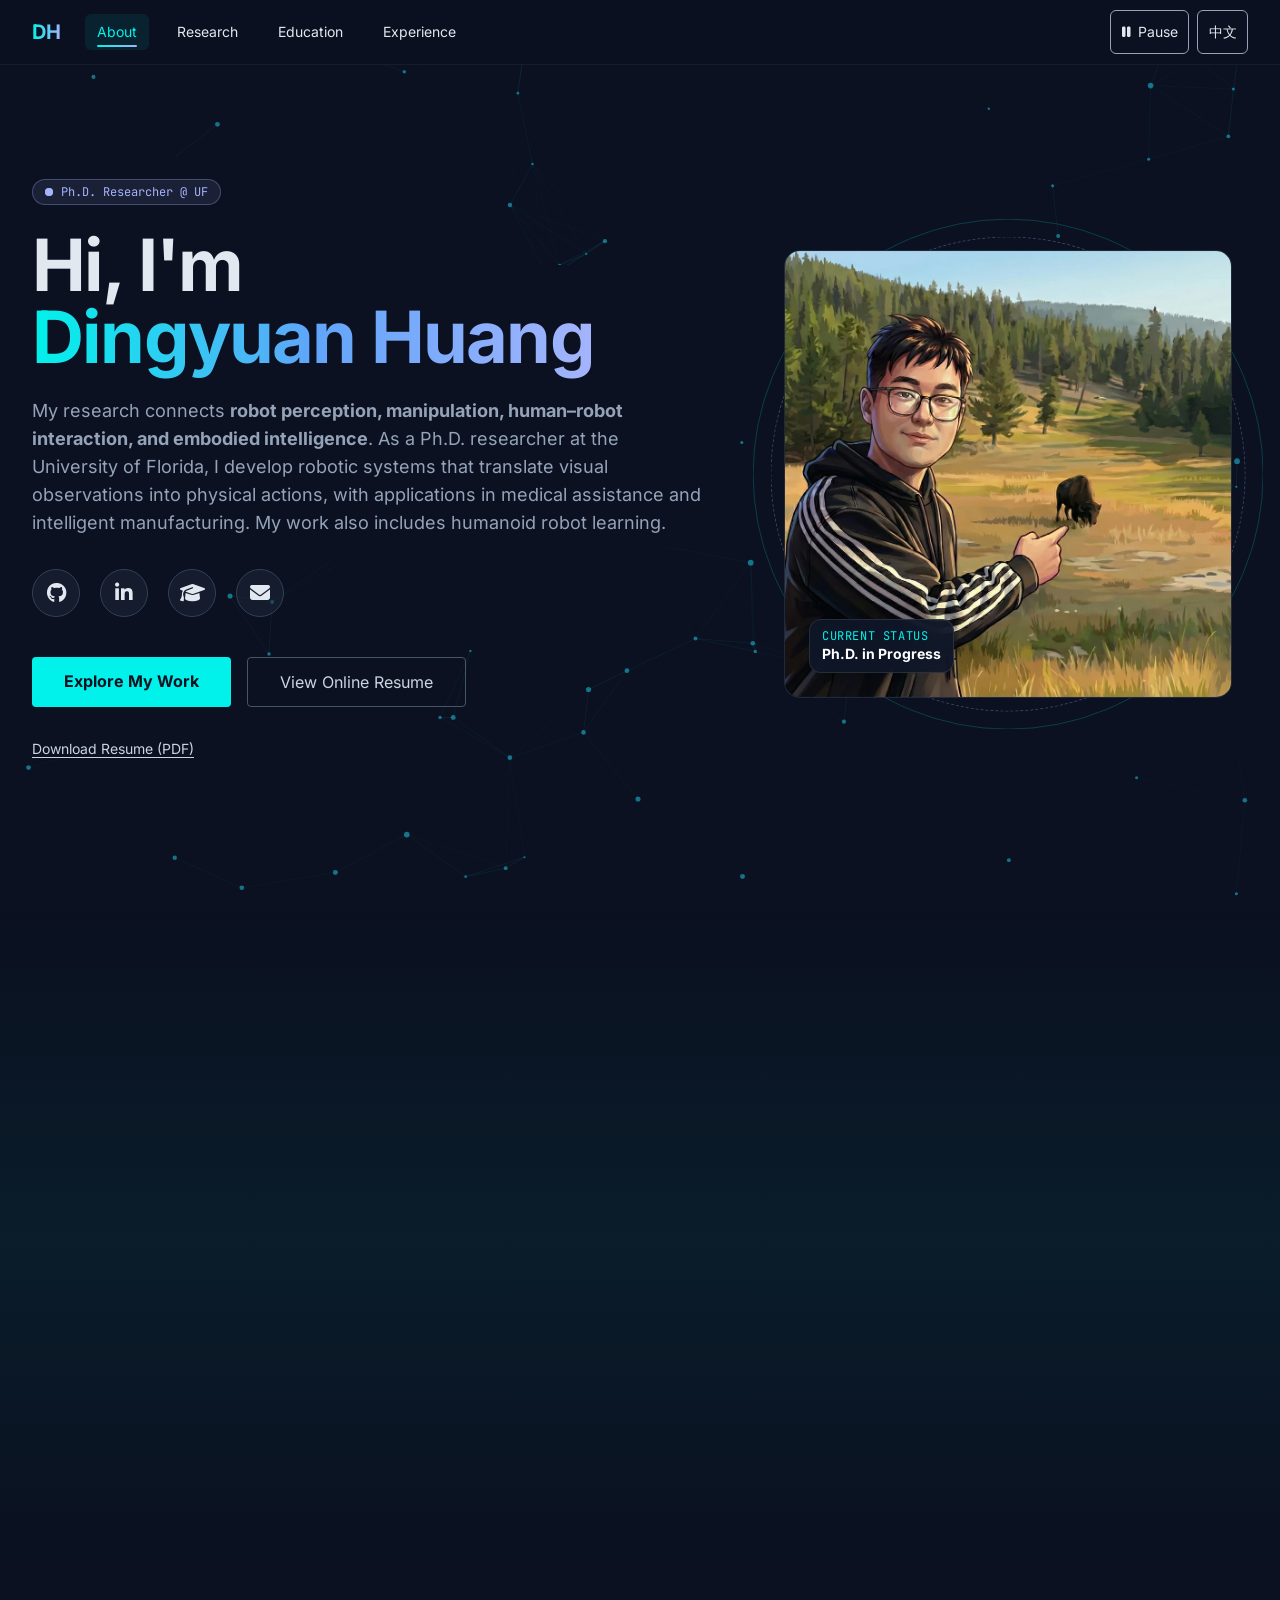
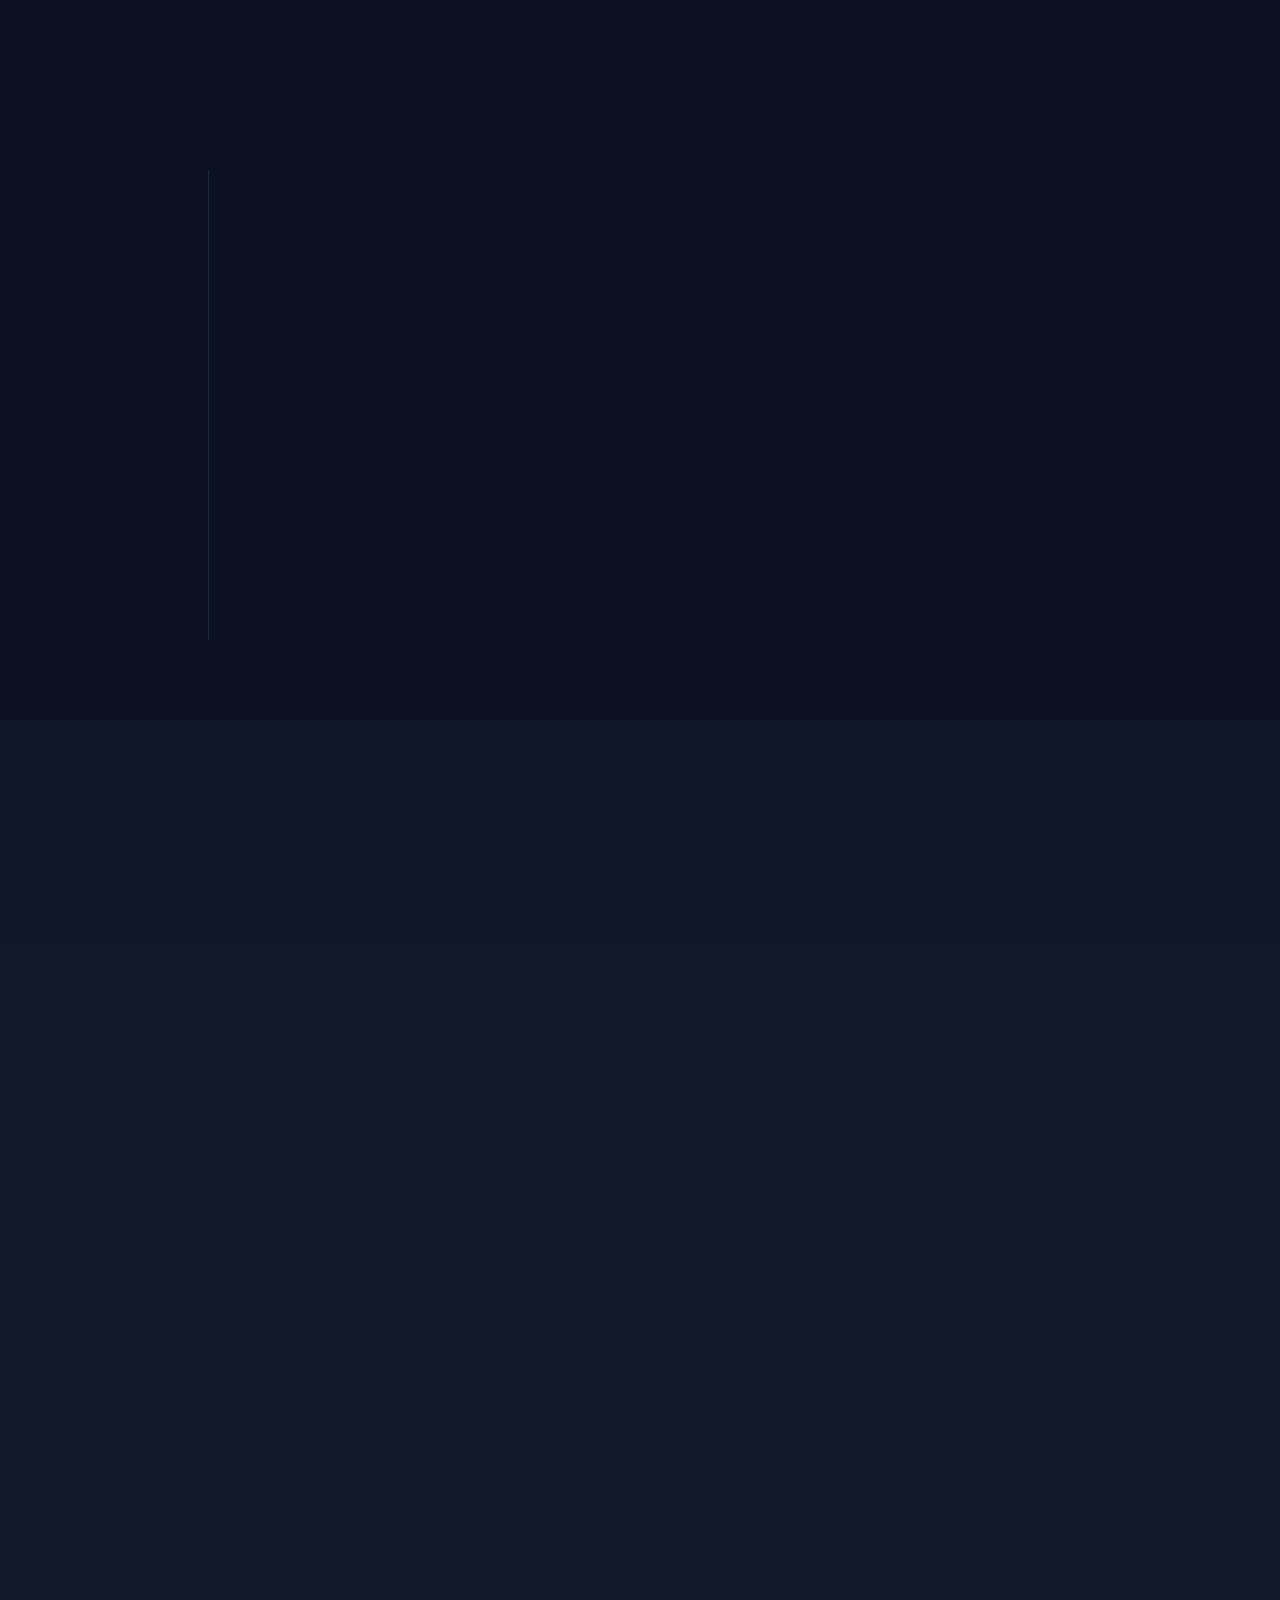
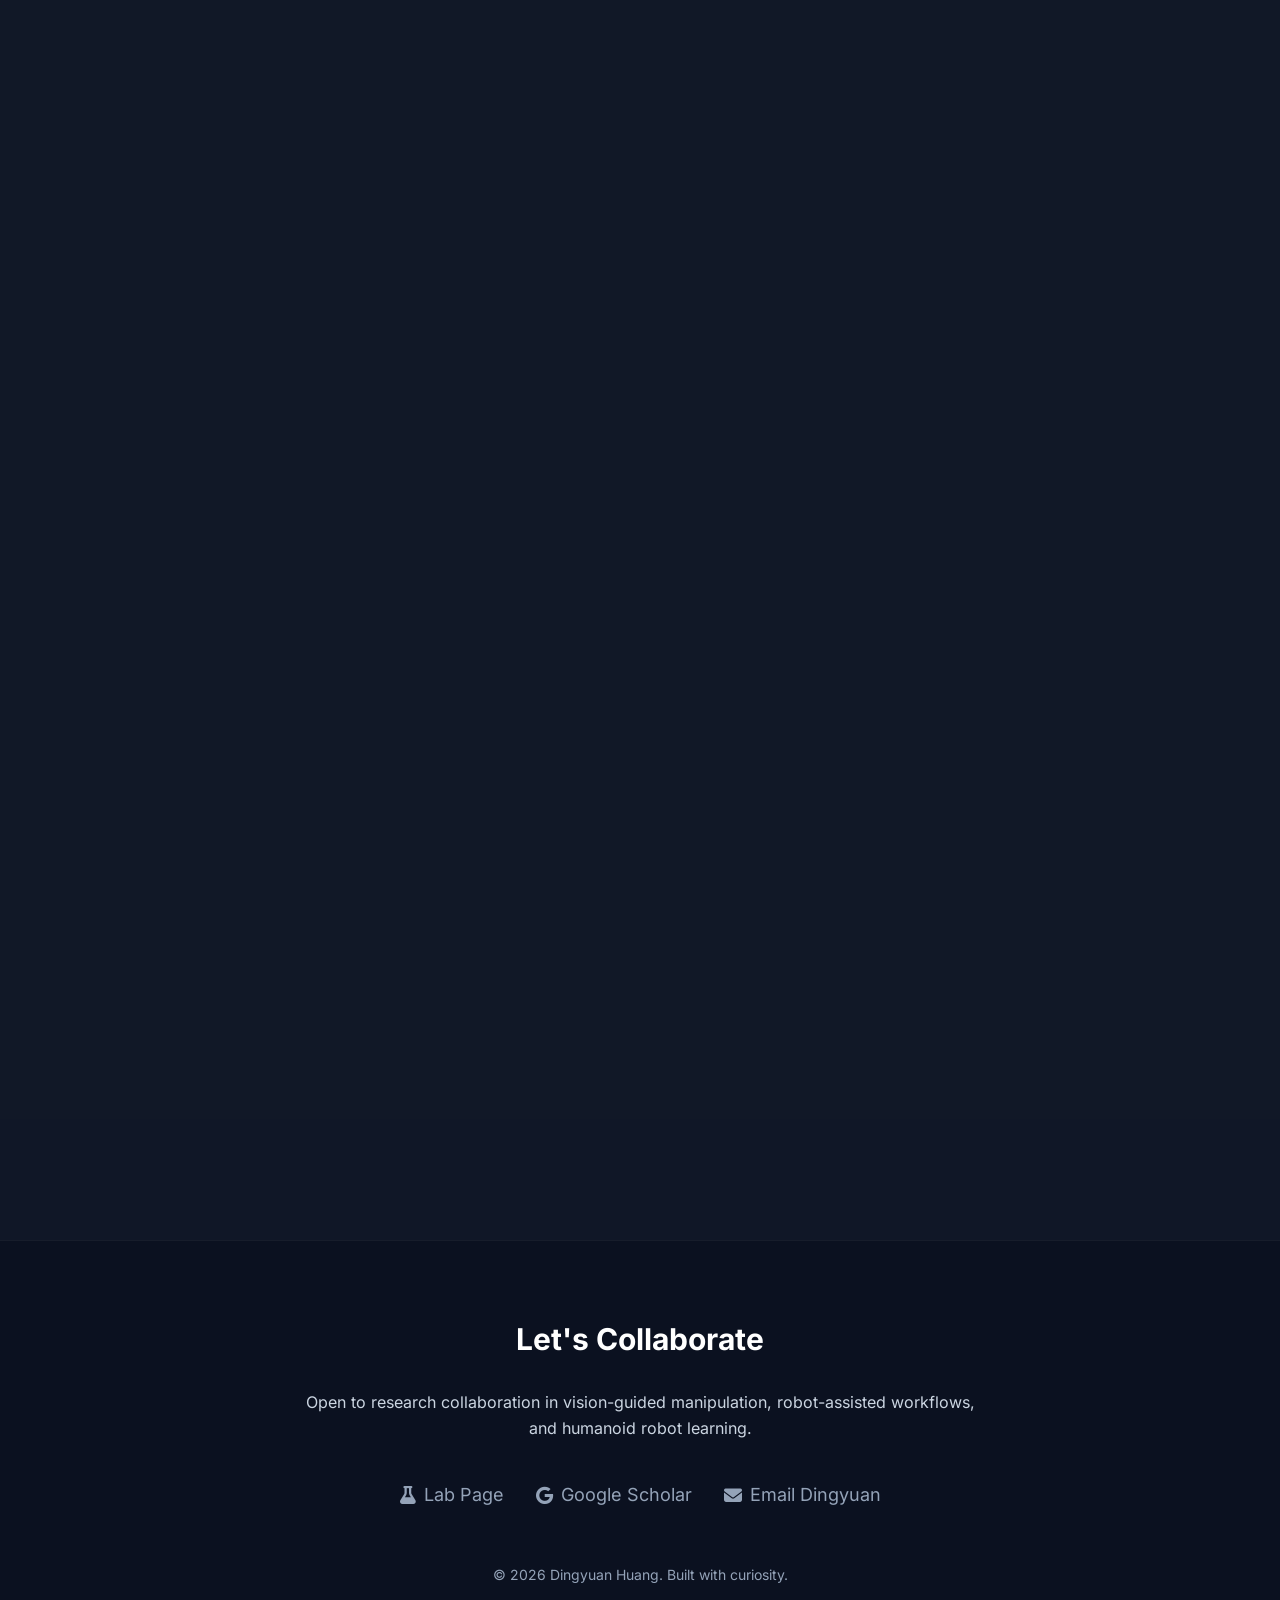
==== commit e0a460fa: "Add DH favicon for browsers and search results Add a self-contained vector monogram with ICO, 96px P" ====
--- a/index.html
+++ b/index.html
@@ -9,7 +9,10 @@
 <!-- Font Awesome for Icons -->
 <link href="assets/fontawesome.css" rel="stylesheet"/>
 <meta content="Dingyuan Huang researches robot perception, manipulation, human–robot interaction, and embodied intelligence at the University of Florida, with work in dental surgery robotics, humanoid learning, and intelligent manufacturing." name="description"/>
-<meta content="#0b1120" name="theme-color"/>
+<meta content="#0b1120" name="theme-color"/>
+<link href="favicon.ico" rel="icon" sizes="16x16 32x32 48x48" type="image/x-icon"/>
+<link href="favicon-96x96.png" rel="icon" sizes="96x96" type="image/png"/>
+<link href="apple-touch-icon.png" rel="apple-touch-icon" sizes="180x180"/>
 <link href="https://dingyuanhuang.github.io/" rel="canonical"/>
 <meta content="profile" property="og:type"/>
 <meta content="Dingyuan Huang | Robotics &amp; AI Research" property="og:title"/>
